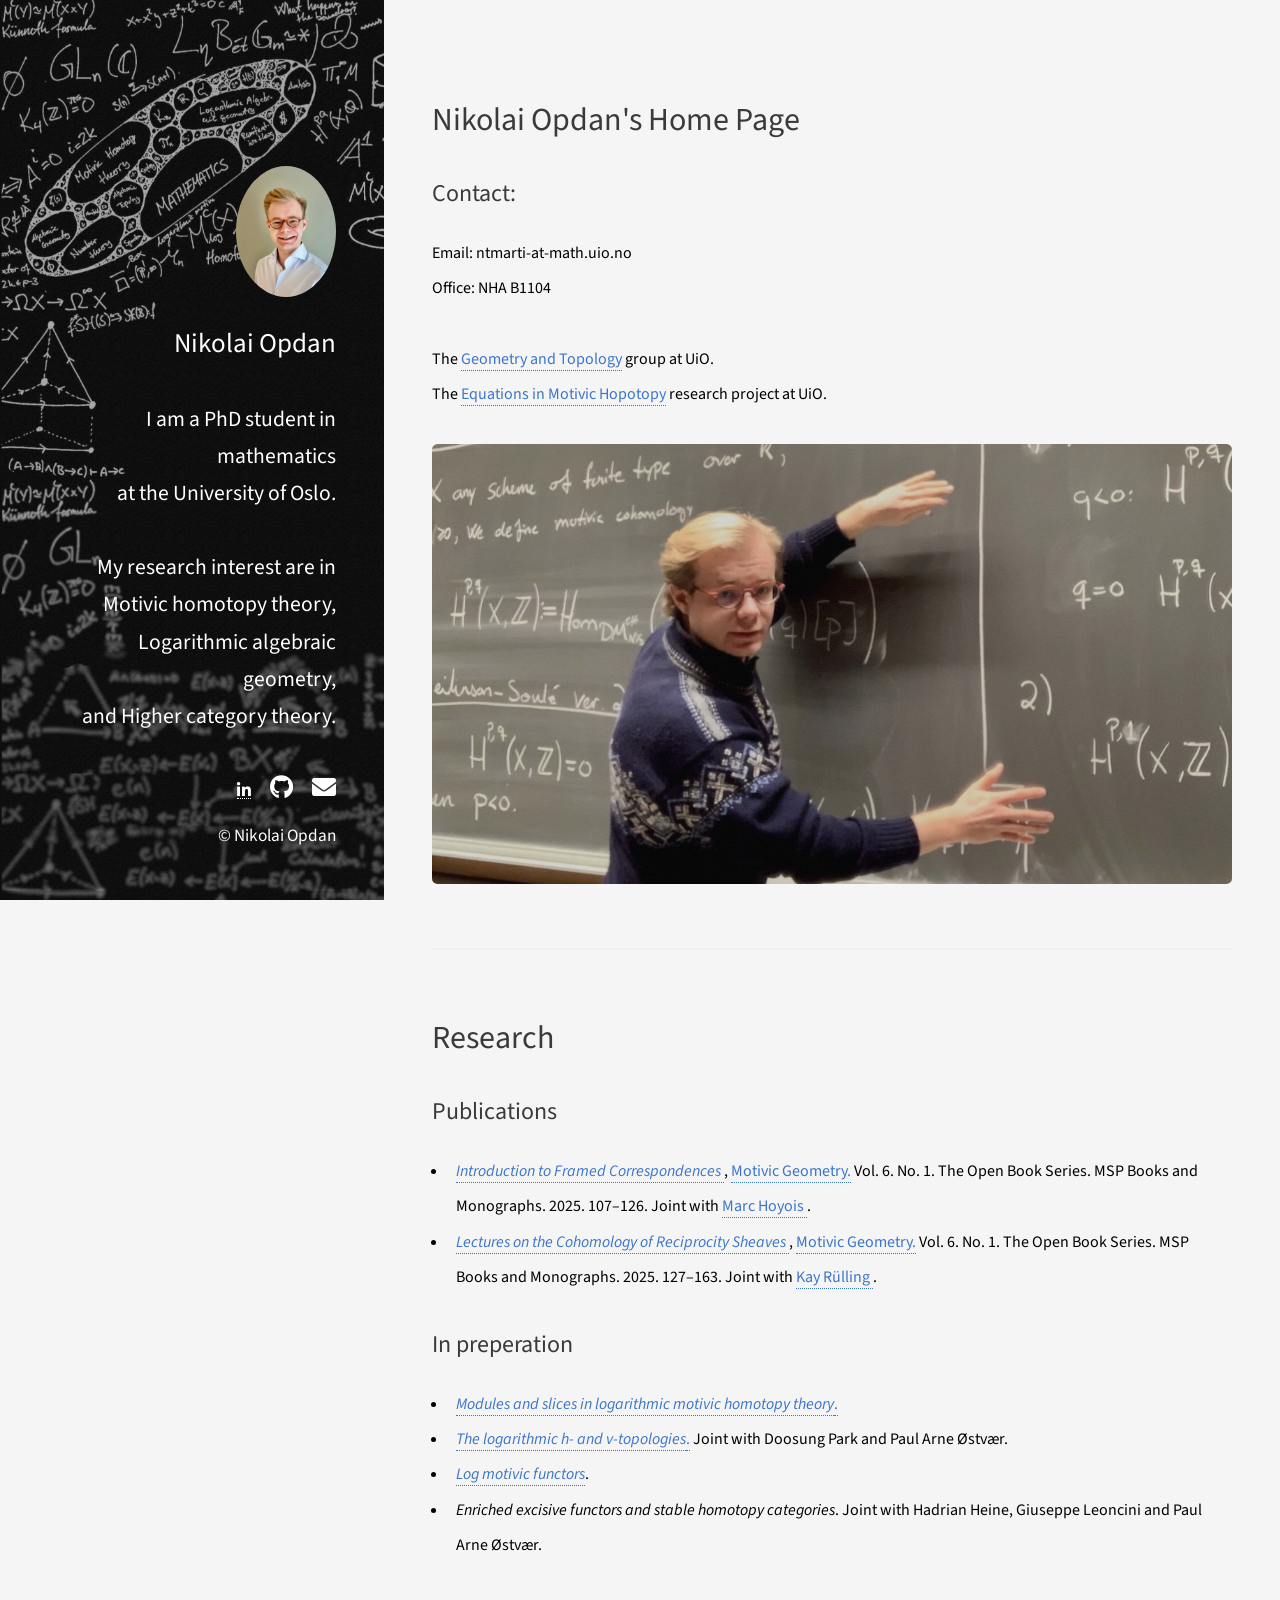
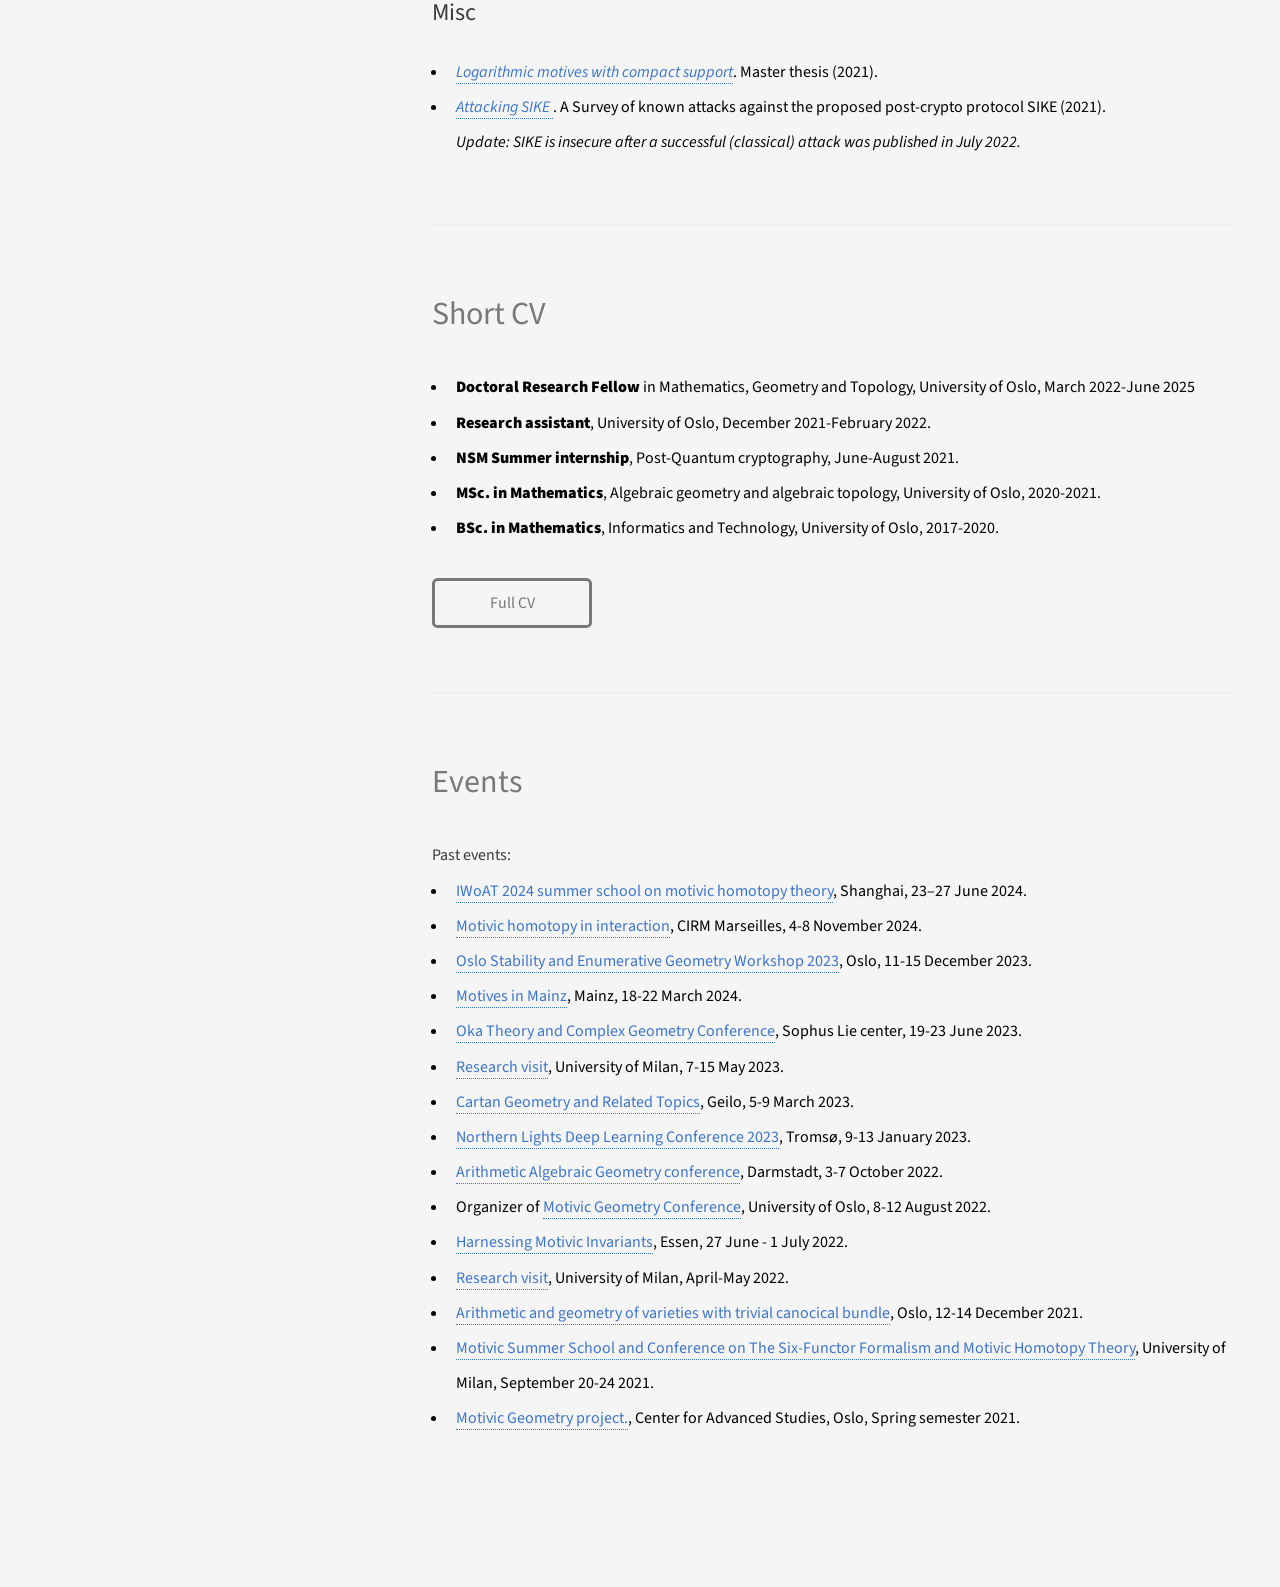
==== index.html @ 308a1c76 "Legger til lenker til phd-artikler" ====
<!DOCTYPE HTML>
<html>
	<head>
		<title>Nikolai Opdan</title>
		<link rel="shortcut icon" type="image/png" href="images/favicon.png"/>
		<meta charset="utf-8" />
		<meta name="viewport" content="width=device-width, initial-scale=1, user-scalable=no" />
		<meta name="description" content="Nikolai Opdan is a norwegian mathematician and Doctoral research fellow at the University of Oslo. This is my personal webpage.">
		<link rel="stylesheet" href="assets/css/main.css" />
		<meta http-equiv="Content-Language" content="en">
	</head>
	<body class="is-preload">

		<!-- Header -->
			<header id="header">
				<div class="inner">
					<br /><br /> 
					<a class="image avatar"><img src="images/avatar2.jpeg" alt="" /></a>
					<h1><strong>Nikolai Opdan</strong></h1><strong>
					<br />I am a PhD student in mathematics 
					<br />at the University of Oslo. 
					<br />
					<br />My research interest are in 
					<br />Motivic homotopy theory,  
					<br />Logarithmic algebraic geometry, 
					<br />and Higher category theory.</strong>
				</div>
			</header>

		<!-- Main -->
			<div id="main">

			<!-- One -->
				<section id="one">
					<header class="major">
						<h2><strong>Nikolai Opdan's Home Page</strong> </h2>
					</header>
					<p><h3><strong>Contact:</strong></h3>
						Email: ntmarti-at-math.uio.no <br /> 
						Office: NHA B1104 <br /> <br /> 
						The <a href="https://www.mn.uio.no/math/english/research/groups/geometry-topology/">Geometry and Topology</a> group at UiO. <br /> 
						The <a href="https://www.mn.uio.no/math/english/research/projects/emoho/index.html">Equations in Motivic Hopotopy</a> research project at UiO.
					</p>
					<a class="image fit"><img src="images/lecture.jpeg" alt="" /></a>
				</section>

			<!-- Two -->
				<section id="two">
					<h2><strong>Research</strong></h2>
					<h3><strong>Publications</strong></h3>
					<ul class="a">
						<li><a href="https://msp.org/obs/2025/6-1/p03.xhtml"> <i> Introduction to Framed Correspondences</i> </a>, <a href="https://msp.org/obs/2025/6-1/"> Motivic Geometry.</a> Vol. 6. No. 1. The Open Book Series. MSP Books and Monographs. 2025. 107–126. Joint with <a href="https://hoyois.app.uni-regensburg.de/"> Marc Hoyois </a>. <br />
						<li><a href="https://msp.org/obs/2025/6-1/p04.xhtml"> <i> Lectures on the Cohomology of Reciprocity Sheaves </i> </a>, <a href="https://msp.org/obs/2025/6-1/"> Motivic Geometry.</a> Vol. 6. No. 1. The Open Book Series. MSP Books and Monographs. 2025. 127–163. Joint with <a href="https://www2.math.uni-wuppertal.de/~ruelling/"> Kay Rülling </a>. <br />
					</ul>
					<h3><strong>In preperation</strong></h3>
					<ul class="a">
						<li><i><a href="https://www.mn.uio.no/math/personer/vit/ntmarti/modulesandslices.pdf"> Modules and slices in logarithmic motivic homotopy theory</i>.</a> </li>
						<li><i><a href="https://www.mn.uio.no/math/personer/vit/ntmarti/loghlogv.pdf">The logarithmic h- and v-topologies</i>.</a> Joint with Doosung Park and Paul Arne Østvær. </li>
						<li><i><a href="https://www.mn.uio.no/math/personer/vit/ntmarti/logmotivicfunctors.pdf">Log motivic functors</i></a>. </li>
						<li><i>Enriched excisive functors and stable homotopy categories</i>. Joint with Hadrian Heine, Giuseppe Leoncini and Paul Arne Østvær. </li>
					</ul>
					
					<h3><strong>Misc</strong></h3>
					<ul class="a">
						<li><a href="https://www.duo.uio.no/bitstream/handle/10852/91227/Opdan_Thesis.pdf?sequence=1&isAllowed=y">
						<i>Logarithmic motives with compact support</i></a>.
						Master thesis (2021).
						</li>
						<li><a href="https://www.mn.uio.no/math/personer/vit/ntmarti/isogenybasedcryptography.pdf">
						<i>Attacking SIKE </i></a>.
						A Survey of known attacks against the proposed post-crypto protocol SIKE (2021). 
						<br />
						<i> Update: SIKE is insecure after a successful (classical) attack was published in July 2022. </i>
						</li>
					<!-- <h3><strong>Preprints</strong></h3> -->
				</section>

				<!-- Three -->
				<section id="three">
					<h2>Short CV</h2>
					<ul class="a">
						<li><b>Doctoral Research Fellow</b> in Mathematics, Geometry and Topology, University of Oslo, March 2022-June 2025</li>
						<li><b>Research assistant</b>, University of Oslo, December 2021-February 2022.</li>
						<li><b>NSM Summer internship</b>, Post-Quantum cryptography, June-August 2021. </li>
						<li><b>MSc. in Mathematics</b>, Algebraic geometry and algebraic topology, University of Oslo, 2020-2021.</li>
						<li><b>BSc. in Mathematics</b>, Informatics and Technology, University of Oslo, 2017-2020.</li>
					</ul>
					<ul class="actions">
						<li><a href="https://www.mn.uio.no/math/personer/vit/ntmarti/opdancv.pdf" class="button">Full CV</a></li>
					</ul>
				</section>

				<!-- Four -->
				<section id="four">
					<h2>Events</h2>
					<!-- <strong>Upcomming:</strong> -->
					<strong>Past events:</strong>
					<ul class="a">
						<li><a href="https://iwoat.github.io/#Upcoming"> IWoAT 2024 summer school on motivic homotopy theory</a>, Shanghai, 23–27 June 2024.</li>
						<li><a href="https://conferences.cirm-math.fr/2024-calendar.html"> Motivic homotopy in interaction</a>, CIRM Marseilles, 4-8 November 2024.</li>
						<li><a href="https://www.mn.uio.no/math/english/research/groups/algebra/events/conferences/stew/index.html"> Oslo Stability and Enumerative Geometry Workshop 2023</a>, Oslo, 11-15 December 2023.</li>
						<li><a href="https://sites.google.com/view/wsumht24 https://sites.google.com/view/motivesinmainz/"> Motives in Mainz</a>, Mainz, 18-22 March 2024.</li>
						<li><a href="https://www.mn.uio.no/math/english/research/projects/granddrm/events/conferences/oka-theory-and-complex-geometry-2023/index.html"> Oka Theory and Complex Geometry Conference</a>, Sophus Lie center, 19-23 June 2023.</li>
						<li><a href="https://www.unimi.it/it"> Research visit</a>, University of Milan, 7-15 May 2023.</li>
						<li><a href="https://sites.google.com/view/cartan-geometry-geilo2023/home"> Cartan Geometry and Related Topics</a>, Geilo, 5-9 March 2023.</li>
						<li><a href="https://www.nldl.org/home"> Northern Lights Deep Learning Conference 2023</a>, Tromsø, 9-13 January 2023.</li>
						<li><a href="https://darmstadt-2022.algebraic-geometry.de"> Arithmetic Algebraic Geometry conference</a>, Darmstadt, 3-7 October 2022.</li>
						<li>Organizer of 
							<a href="https://sites.google.com/view/motivicgeometry-conference/home"> Motivic Geometry Conference</a>, University of Oslo, 8-12  August 2022.</li>
						<li><a href="https://motivic-invariants-2022.esaga.net"> Harnessing Motivic Invariants</a>, Essen, 27 June - 1 July 2022.</li>
						<li><a href="https://www.unimi.it/it"> Research visit</a>, University of Milan, April-May 2022.
						</li>
						<li><a href="https://sites.google.com/view/trivialcanonicalbundle"> Arithmetic and geometry of varieties with trivial canocical bundle</a>, Oslo, 12-14 December 2021.</li>
						<li><a href="https://sites.google.com/view/summer-school-motivic/home"> Motivic Summer School and Conference on The Six-Functor Formalism and Motivic Homotopy Theory</a>, University of Milan, September 20-24 2021.</li>
						<li><a href="https://cas.oslo.no/research-groups/motivic-geometry-article3332-827.html"> Motivic Geometry project.</a>, Center for Advanced Studies, Oslo, Spring semester 2021.</li>	
					</ul>
					<br /><br /> 
				</section>
		</div>


		<!-- Footer -->
			<footer id="footer">
				<div class="inner">
					<ul class="icons">
						<li><a href="https://www.linkedin.com/in/nikolaiopdan" class="fab fa-linkedin-in"><span class="label"></span></a></li>
						<li><a href="https://github.com/ntmarti" class="icon brands fa-github"><span class="label">Github</span></a ></li>
						<li><a href="mailto: ntmarti@math.uio.no" class="icon solid fa-envelope"><span class="label">Email</span></a></li>
					</ul>
					<ul class="copyright">
						<li><strong>&copy; Nikolai Opdan</strong></li>
					</ul>
				</div>
			</footer>

		<!-- Scripts -->
			<script src="assets/js/jquery.min.js"></script>
			<script src="assets/js/jquery.poptrox.min.js"></script>
			<script src="assets/js/browser.min.js"></script>
			<script src="assets/js/breakpoints.min.js"></script>
			<script src="assets/js/util.js"></script>
			<script src="assets/js/main.js"></script>

	</body>
</html>
---- assets/css/main.css ----
@import url("fontawesome-all.min.css");
@import url("https://fonts.googleapis.com/css?family=Source+Sans+Pro:400,400italic");

/*
	Strata by HTML5 UP
	html5up.net | @ajlkn
	Free for personal and commercial use under the CCA 3.0 license (html5up.net/license)
*/

html, body, div, span, applet, object,
iframe, h1, h2, h3, h4, h5, h6, p, blockquote,
pre, a, abbr, acronym, address, big, cite,
code, del, dfn, em, img, ins, kbd, q, s, samp,
small, strike, strong, sub, sup, tt, var, b,
u, i, center, dl, dt, dd, ol, ul, li, fieldset,
form, label, legend, table, caption, tbody,
tfoot, thead, tr, th, td, article, aside,
canvas, details, embed, figure, figcaption,
footer, header, hgroup, menu, nav, output, ruby,
section, summary, time, mark, audio, video {
	margin: 0;
	padding: 0;
	border: 0;
	font-size: 100%;
	font: inherit;
	vertical-align: baseline;}

article, aside, details, figcaption, figure,
footer, header, hgroup, menu, nav, section {
	display: block;}

body {
	line-height: 1;
}

ol, ul {
	list-style: none;
}

blockquote, q {
	quotes: none;
}

	blockquote:before, blockquote:after, q:before, q:after {
		content: '';
		content: none;
	}

table {
	border-collapse: collapse;
	border-spacing: 0;
}

body {
	-webkit-text-size-adjust: none;
}

mark {
	background-color: transparent;
	color: inherit;
}

input::-moz-focus-inner {
	border: 0;
	padding: 0;
}

input, select, textarea {
	-moz-appearance: none;
	-webkit-appearance: none;
	-ms-appearance: none;
	appearance: none;
}

/* Basic */

	html {
		box-sizing: border-box;
	}

	*, *:before, *:after {
		box-sizing: inherit;
	}

	body {
		background: #f5f5f5;
	}

		body.is-preload *, body.is-preload *:before, body.is-preload *:after {
			-moz-animation: none !important;
			-webkit-animation: none !important;
			-ms-animation: none !important;
			animation: none !important;
			-moz-transition: none !important;
			-webkit-transition: none !important;
			-ms-transition: none !important;
			transition: none !important;
		}

	body, input, select, textarea {
		color: #000000;
		font-family: "Source Sans Pro", Helvetica, sans-serif;
		font-size: 16pt;
		font-weight: 400;
		line-height: 2.2em;
	}

	a {
		-moz-transition: color 0.2s ease-in-out, border-color 0.2s ease-in-out;
		-webkit-transition: color 0.2s ease-in-out, border-color 0.2s ease-in-out;
		-ms-transition: color 0.2s ease-in-out, border-color 0.2s ease-in-out;
		transition: color 0.2s ease-in-out, border-color 0.2s ease-in-out;
		border-bottom: dotted 1px;
		color: #3c75cc;
		text-decoration: none;
	}

		a:hover {
			border-bottom-color: transparent;
			color: #49bf9d !important;
			text-decoration: none;
		}

	b {
		color: #000000;
		font-weight: 1000;
	}

	strong {
		color: #3A3A3A;
		font-weight: 400;
	}

	em, i {
		font-style: italic;
	}

	p {
		margin: 0 0 2em 0;
	}

	h1, h2, h3, h4, h5, h6 {
		color: #787878;
		font-weight: 400;
		line-height: 1em;
		margin: 0 0 1em 0;
	}

		h1 a, h2 a, h3 a, h4 a, h5 a, h6 a {
			color: inherit;
			text-decoration: none;
		}

	h1 {
		font-size: 2em;
		line-height: 1.5em;
	}

	h2 {
		font-size: 2em;
		line-height: 1.5em;
	}

	h3 {
		font-size: 1.5em;
		line-height: 1.5em;
	}

	h4 {
		font-size: 1.1em;
		line-height: 1.5em;
	}

	h5 {
		font-size: 0.9em;
		line-height: 1.5em;
	}

	h6 {
		font-size: 0.7em;
		line-height: 1.5em;
	}

	sub {
		font-size: 0.8em;
		position: relative;
		top: 0.5em;
	}

	sup {
		font-size: 0.8em;
		position: relative;
		top: -0.5em;
	}

	hr {
		border: 0;
		border-bottom: solid 2px #efefef;
		margin: 2em 0;
	}

		hr.major {
			margin: 3em 0;
		}

	blockquote {
		border-left: solid 6px #efefef;
		font-style: italic;
		margin: 0 0 2em 0;
		padding: 0.5em 0 0.5em 1.5em;
	}

	code {
		background: #f7f7f7;
		border-radius: 0.35em;
		border: solid 2px #efefef;
		font-family: "Courier New", monospace;
		font-size: 0.9em;
		margin: 0 0.25em;
		padding: 0.25em 0.65em;
	}

	pre {
		-webkit-overflow-scrolling: touch;
		font-family: "Courier New", monospace;
		font-size: 0.9em;
		margin: 0 0 2em 0;
	}

		pre code {
			display: block;
			line-height: 1.75em;
			padding: 1em 1.5em;
			overflow-x: auto;
		}

	.align-left {
		text-align: left;
	}

	.align-center {
		text-align: center;
	}

	.align-right {
		text-align: right;
	}

/* Container */

	.container {
		margin: 0 auto;
		max-width: calc(100% - 4em);
		width: 100%;
	}

		.container.xsmall {
			width: 25%;
		}

		.container.small {
			width: 50%;
		}

		.container.medium {
			width: 75%;
		}

		.container.large {
			width: 125%;
		}

		.container.xlarge {
			width: 150%;
		}

		.container.max {
			width: 100%;
		}

		@media screen and (max-width: 980px) {

			.container {
				width: 100% !important;
				max-width: 100% !important;
			}

		}

		@media screen and (max-width: 480px) {

			.container {
				max-width: calc(100% - 3em);
			}

		}

/* Row */

	.row {
		display: flex;
		flex-wrap: wrap;
		box-sizing: border-box;
		align-items: stretch;
	}

		.row > * {
			box-sizing: border-box;
		}

		.row.gtr-uniform > * > :last-child {
			margin-bottom: 0;
		}

		.row.aln-left {
			justify-content: flex-start;
		}

		.row.aln-center {
			justify-content: center;
		}

		.row.aln-right {
			justify-content: flex-end;
		}

		.row.aln-top {
			align-items: flex-start;
		}

		.row.aln-middle {
			align-items: center;
		}

		.row.aln-bottom {
			align-items: flex-end;
		}

		.row > .imp {
			order: -1;
		}

		.row > .col-1 {
			width: 8.33333%;
		}

		.row > .off-1 {
			margin-left: 8.33333%;
		}

		.row > .col-2 {
			width: 16.66667%;
		}

		.row > .off-2 {
			margin-left: 16.66667%;
		}

		.row > .col-3 {
			width: 25%;
		}

		.row > .off-3 {
			margin-left: 25%;
		}

		.row > .col-4 {
			width: 33.33333%;
		}

		.row > .off-4 {
			margin-left: 33.33333%;
		}

		.row > .col-5 {
			width: 41.66667%;
		}

		.row > .off-5 {
			margin-left: 41.66667%;
		}

		.row > .col-6 {
			width: 50%;
		}

		.row > .off-6 {
			margin-left: 50%;
		}

		.row > .col-7 {
			width: 58.33333%;
		}

		.row > .off-7 {
			margin-left: 58.33333%;
		}

		.row > .col-8 {
			width: 66.66667%;
		}

		.row > .off-8 {
			margin-left: 66.66667%;
		}

		.row > .col-9 {
			width: 75%;
		}

		.row > .off-9 {
			margin-left: 75%;
		}

		.row > .col-10 {
			width: 83.33333%;
		}

		.row > .off-10 {
			margin-left: 83.33333%;
		}

		.row > .col-11 {
			width: 91.66667%;
		}

		.row > .off-11 {
			margin-left: 91.66667%;
		}

		.row > .col-12 {
			width: 100%;
		}

		.row > .off-12 {
			margin-left: 100%;
		}

		.row.gtr-0 {
			margin-top: 0;
			margin-left: 0em;
		}

			.row.gtr-0 > * {
				padding: 0 0 0 0em;
			}

			.row.gtr-0.gtr-uniform {
				margin-top: 0em;
			}

				.row.gtr-0.gtr-uniform > * {
					padding-top: 0em;
				}

		.row.gtr-25 {
			margin-top: 0;
			margin-left: -0.625em;
		}

			.row.gtr-25 > * {
				padding: 0 0 0 0.625em;
			}

			.row.gtr-25.gtr-uniform {
				margin-top: -0.625em;
			}

				.row.gtr-25.gtr-uniform > * {
					padding-top: 0.625em;
				}

		.row.gtr-50 {
			margin-top: 0;
			margin-left: -1.25em;
		}

			.row.gtr-50 > * {
				padding: 0 0 0 1.25em;
			}

			.row.gtr-50.gtr-uniform {
				margin-top: -1.25em;
			}

				.row.gtr-50.gtr-uniform > * {
					padding-top: 1.25em;
				}

		.row {
			margin-top: 0;
			margin-left: -2.5em;
		}

			.row > * {
				padding: 0 0 0 2.5em;
			}

			.row.gtr-uniform {
				margin-top: -2.5em;
			}

				.row.gtr-uniform > * {
					padding-top: 2.5em;
				}

		.row.gtr-150 {
			margin-top: 0;
			margin-left: -3.75em;
		}

			.row.gtr-150 > * {
				padding: 0 0 0 3.75em;
			}

			.row.gtr-150.gtr-uniform {
				margin-top: -3.75em;
			}

				.row.gtr-150.gtr-uniform > * {
					padding-top: 3.75em;
				}

		.row.gtr-200 {
			margin-top: 0;
			margin-left: -5em;
		}

			.row.gtr-200 > * {
				padding: 0 0 0 5em;
			}

			.row.gtr-200.gtr-uniform {
				margin-top: -5em;
			}

				.row.gtr-200.gtr-uniform > * {
					padding-top: 5em;
				}

		@media screen and (max-width: 1800px) {

			.row {
				display: flex;
				flex-wrap: wrap;
				box-sizing: border-box;
				align-items: stretch;
			}

				.row > * {
					box-sizing: border-box;
				}

				.row.gtr-uniform > * > :last-child {
					margin-bottom: 0;
				}

				.row.aln-left {
					justify-content: flex-start;
				}

				.row.aln-center {
					justify-content: center;
				}

				.row.aln-right {
					justify-content: flex-end;
				}

				.row.aln-top {
					align-items: flex-start;
				}

				.row.aln-middle {
					align-items: center;
				}

				.row.aln-bottom {
					align-items: flex-end;
				}

				.row > .imp-xlarge {
					order: -1;
				}

				.row > .col-1-xlarge {
					width: 8.33333%;
				}

				.row > .off-1-xlarge {
					margin-left: 8.33333%;
				}

				.row > .col-2-xlarge {
					width: 16.66667%;
				}

				.row > .off-2-xlarge {
					margin-left: 16.66667%;
				}

				.row > .col-3-xlarge {
					width: 25%;
				}

				.row > .off-3-xlarge {
					margin-left: 25%;
				}

				.row > .col-4-xlarge {
					width: 33.33333%;
				}

				.row > .off-4-xlarge {
					margin-left: 33.33333%;
				}

				.row > .col-5-xlarge {
					width: 41.66667%;
				}

				.row > .off-5-xlarge {
					margin-left: 41.66667%;
				}

				.row > .col-6-xlarge {
					width: 50%;
				}

				.row > .off-6-xlarge {
					margin-left: 50%;
				}

				.row > .col-7-xlarge {
					width: 58.33333%;
				}

				.row > .off-7-xlarge {
					margin-left: 58.33333%;
				}

				.row > .col-8-xlarge {
					width: 66.66667%;
				}

				.row > .off-8-xlarge {
					margin-left: 66.66667%;
				}

				.row > .col-9-xlarge {
					width: 75%;
				}

				.row > .off-9-xlarge {
					margin-left: 75%;
				}

				.row > .col-10-xlarge {
					width: 83.33333%;
				}

				.row > .off-10-xlarge {
					margin-left: 83.33333%;
				}

				.row > .col-11-xlarge {
					width: 91.66667%;
				}

				.row > .off-11-xlarge {
					margin-left: 91.66667%;
				}

				.row > .col-12-xlarge {
					width: 100%;
				}

				.row > .off-12-xlarge {
					margin-left: 100%;
				}

				.row.gtr-0 {
					margin-top: 0;
					margin-left: 0em;
				}

					.row.gtr-0 > * {
						padding: 0 0 0 0em;
					}

					.row.gtr-0.gtr-uniform {
						margin-top: 0em;
					}

						.row.gtr-0.gtr-uniform > * {
							padding-top: 0em;
						}

				.row.gtr-25 {
					margin-top: 0;
					margin-left: -0.625em;
				}

					.row.gtr-25 > * {
						padding: 0 0 0 0.625em;
					}

					.row.gtr-25.gtr-uniform {
						margin-top: -0.625em;
					}

						.row.gtr-25.gtr-uniform > * {
							padding-top: 0.625em;
						}

				.row.gtr-50 {
					margin-top: 0;
					margin-left: -1.25em;
				}

					.row.gtr-50 > * {
						padding: 0 0 0 1.25em;
					}

					.row.gtr-50.gtr-uniform {
						margin-top: -1.25em;
					}

						.row.gtr-50.gtr-uniform > * {
							padding-top: 1.25em;
						}

				.row {
					margin-top: 0;
					margin-left: -2.5em;
				}

					.row > * {
						padding: 0 0 0 2.5em;
					}

					.row.gtr-uniform {
						margin-top: -2.5em;
					}

						.row.gtr-uniform > * {
							padding-top: 2.5em;
						}

				.row.gtr-150 {
					margin-top: 0;
					margin-left: -3.75em;
				}

					.row.gtr-150 > * {
						padding: 0 0 0 3.75em;
					}

					.row.gtr-150.gtr-uniform {
						margin-top: -3.75em;
					}

						.row.gtr-150.gtr-uniform > * {
							padding-top: 3.75em;
						}

				.row.gtr-200 {
					margin-top: 0;
					margin-left: -5em;
				}

					.row.gtr-200 > * {
						padding: 0 0 0 5em;
					}

					.row.gtr-200.gtr-uniform {
						margin-top: -5em;
					}

						.row.gtr-200.gtr-uniform > * {
							padding-top: 5em;
						}

		}

		@media screen and (max-width: 1280px) {

			.row {
				display: flex;
				flex-wrap: wrap;
				box-sizing: border-box;
				align-items: stretch;
			}

				.row > * {
					box-sizing: border-box;
				}

				.row.gtr-uniform > * > :last-child {
					margin-bottom: 0;
				}

				.row.aln-left {
					justify-content: flex-start;
				}

				.row.aln-center {
					justify-content: center;
				}

				.row.aln-right {
					justify-content: flex-end;
				}

				.row.aln-top {
					align-items: flex-start;
				}

				.row.aln-middle {
					align-items: center;
				}

				.row.aln-bottom {
					align-items: flex-end;
				}

				.row > .imp-large {
					order: -1;
				}

				.row > .col-1-large {
					width: 8.33333%;
				}

				.row > .off-1-large {
					margin-left: 8.33333%;
				}

				.row > .col-2-large {
					width: 16.66667%;
				}

				.row > .off-2-large {
					margin-left: 16.66667%;
				}

				.row > .col-3-large {
					width: 25%;
				}

				.row > .off-3-large {
					margin-left: 25%;
				}

				.row > .col-4-large {
					width: 33.33333%;
				}

				.row > .off-4-large {
					margin-left: 33.33333%;
				}

				.row > .col-5-large {
					width: 41.66667%;
				}

				.row > .off-5-large {
					margin-left: 41.66667%;
				}

				.row > .col-6-large {
					width: 50%;
				}

				.row > .off-6-large {
					margin-left: 50%;
				}

				.row > .col-7-large {
					width: 58.33333%;
				}

				.row > .off-7-large {
					margin-left: 58.33333%;
				}

				.row > .col-8-large {
					width: 66.66667%;
				}

				.row > .off-8-large {
					margin-left: 66.66667%;
				}

				.row > .col-9-large {
					width: 75%;
				}

				.row > .off-9-large {
					margin-left: 75%;
				}

				.row > .col-10-large {
					width: 83.33333%;
				}

				.row > .off-10-large {
					margin-left: 83.33333%;
				}

				.row > .col-11-large {
					width: 91.66667%;
				}

				.row > .off-11-large {
					margin-left: 91.66667%;
				}

				.row > .col-12-large {
					width: 100%;
				}

				.row > .off-12-large {
					margin-left: 100%;
				}

				.row.gtr-0 {
					margin-top: 0;
					margin-left: 0em;
				}

					.row.gtr-0 > * {
						padding: 0 0 0 0em;
					}

					.row.gtr-0.gtr-uniform {
						margin-top: 0em;
					}

						.row.gtr-0.gtr-uniform > * {
							padding-top: 0em;
						}

				.row.gtr-25 {
					margin-top: 0;
					margin-left: -0.5em;
				}

					.row.gtr-25 > * {
						padding: 0 0 0 0.5em;
					}

					.row.gtr-25.gtr-uniform {
						margin-top: -0.5em;
					}

						.row.gtr-25.gtr-uniform > * {
							padding-top: 0.5em;
						}

				.row.gtr-50 {
					margin-top: 0;
					margin-left: -1em;
				}

					.row.gtr-50 > * {
						padding: 0 0 0 1em;
					}

					.row.gtr-50.gtr-uniform {
						margin-top: -1em;
					}

						.row.gtr-50.gtr-uniform > * {
							padding-top: 1em;
						}

				.row {
					margin-top: 0;
					margin-left: -2em;
				}

					.row > * {
						padding: 0 0 0 2em;
					}

					.row.gtr-uniform {
						margin-top: -2em;
					}

						.row.gtr-uniform > * {
							padding-top: 2em;
						}

				.row.gtr-150 {
					margin-top: 0;
					margin-left: -3em;
				}

					.row.gtr-150 > * {
						padding: 0 0 0 3em;
					}

					.row.gtr-150.gtr-uniform {
						margin-top: -3em;
					}

						.row.gtr-150.gtr-uniform > * {
							padding-top: 3em;
						}

				.row.gtr-200 {
					margin-top: 0;
					margin-left: -4em;
				}

					.row.gtr-200 > * {
						padding: 0 0 0 4em;
					}

					.row.gtr-200.gtr-uniform {
						margin-top: -4em;
					}

						.row.gtr-200.gtr-uniform > * {
							padding-top: 4em;
						}

		}

		@media screen and (max-width: 980px) {

			.row {
				display: flex;
				flex-wrap: wrap;
				box-sizing: border-box;
				align-items: stretch;
			}

				.row > * {
					box-sizing: border-box;
				}

				.row.gtr-uniform > * > :last-child {
					margin-bottom: 0;
				}

				.row.aln-left {
					justify-content: flex-start;
				}

				.row.aln-center {
					justify-content: center;
				}

				.row.aln-right {
					justify-content: flex-end;
				}

				.row.aln-top {
					align-items: flex-start;
				}

				.row.aln-middle {
					align-items: center;
				}

				.row.aln-bottom {
					align-items: flex-end;
				}

				.row > .imp-medium {
					order: -1;
				}

				.row > .col-1-medium {
					width: 8.33333%;
				}

				.row > .off-1-medium {
					margin-left: 8.33333%;
				}

				.row > .col-2-medium {
					width: 16.66667%;
				}

				.row > .off-2-medium {
					margin-left: 16.66667%;
				}

				.row > .col-3-medium {
					width: 25%;
				}

				.row > .off-3-medium {
					margin-left: 25%;
				}

				.row > .col-4-medium {
					width: 33.33333%;
				}

				.row > .off-4-medium {
					margin-left: 33.33333%;
				}

				.row > .col-5-medium {
					width: 41.66667%;
				}

				.row > .off-5-medium {
					margin-left: 41.66667%;
				}

				.row > .col-6-medium {
					width: 50%;
				}

				.row > .off-6-medium {
					margin-left: 50%;
				}

				.row > .col-7-medium {
					width: 58.33333%;
				}

				.row > .off-7-medium {
					margin-left: 58.33333%;
				}

				.row > .col-8-medium {
					width: 66.66667%;
				}

				.row > .off-8-medium {
					margin-left: 66.66667%;
				}

				.row > .col-9-medium {
					width: 75%;
				}

				.row > .off-9-medium {
					margin-left: 75%;
				}

				.row > .col-10-medium {
					width: 83.33333%;
				}

				.row > .off-10-medium {
					margin-left: 83.33333%;
				}

				.row > .col-11-medium {
					width: 91.66667%;
				}

				.row > .off-11-medium {
					margin-left: 91.66667%;
				}

				.row > .col-12-medium {
					width: 100%;
				}

				.row > .off-12-medium {
					margin-left: 100%;
				}

				.row.gtr-0 {
					margin-top: 0;
					margin-left: 0em;
				}

					.row.gtr-0 > * {
						padding: 0 0 0 0em;
					}

					.row.gtr-0.gtr-uniform {
						margin-top: 0em;
					}

						.row.gtr-0.gtr-uniform > * {
							padding-top: 0em;
						}

				.row.gtr-25 {
					margin-top: 0;
					margin-left: -0.5em;
				}

					.row.gtr-25 > * {
						padding: 0 0 0 0.5em;
					}

					.row.gtr-25.gtr-uniform {
						margin-top: -0.5em;
					}

						.row.gtr-25.gtr-uniform > * {
							padding-top: 0.5em;
						}

				.row.gtr-50 {
					margin-top: 0;
					margin-left: -1em;
				}

					.row.gtr-50 > * {
						padding: 0 0 0 1em;
					}

					.row.gtr-50.gtr-uniform {
						margin-top: -1em;
					}

						.row.gtr-50.gtr-uniform > * {
							padding-top: 1em;
						}

				.row {
					margin-top: 0;
					margin-left: -2em;
				}

					.row > * {
						padding: 0 0 0 2em;
					}

					.row.gtr-uniform {
						margin-top: -2em;
					}

						.row.gtr-uniform > * {
							padding-top: 2em;
						}

				.row.gtr-150 {
					margin-top: 0;
					margin-left: -3em;
				}

					.row.gtr-150 > * {
						padding: 0 0 0 3em;
					}

					.row.gtr-150.gtr-uniform {
						margin-top: -3em;
					}

						.row.gtr-150.gtr-uniform > * {
							padding-top: 3em;
						}

				.row.gtr-200 {
					margin-top: 0;
					margin-left: -4em;
				}

					.row.gtr-200 > * {
						padding: 0 0 0 4em;
					}

					.row.gtr-200.gtr-uniform {
						margin-top: -4em;
					}

						.row.gtr-200.gtr-uniform > * {
							padding-top: 4em;
						}

		}

		@media screen and (max-width: 736px) {

			.row {
				display: flex;
				flex-wrap: wrap;
				box-sizing: border-box;
				align-items: stretch;
			}

				.row > * {
					box-sizing: border-box;
				}

				.row.gtr-uniform > * > :last-child {
					margin-bottom: 0;
				}

				.row.aln-left {
					justify-content: flex-start;
				}

				.row.aln-center {
					justify-content: center;
				}

				.row.aln-right {
					justify-content: flex-end;
				}

				.row.aln-top {
					align-items: flex-start;
				}

				.row.aln-middle {
					align-items: center;
				}

				.row.aln-bottom {
					align-items: flex-end;
				}

				.row > .imp-small {
					order: -1;
				}

				.row > .col-1-small {
					width: 8.33333%;
				}

				.row > .off-1-small {
					margin-left: 8.33333%;
				}

				.row > .col-2-small {
					width: 16.66667%;
				}

				.row > .off-2-small {
					margin-left: 16.66667%;
				}

				.row > .col-3-small {
					width: 25%;
				}

				.row > .off-3-small {
					margin-left: 25%;
				}

				.row > .col-4-small {
					width: 33.33333%;
				}

				.row > .off-4-small {
					margin-left: 33.33333%;
				}

				.row > .col-5-small {
					width: 41.66667%;
				}

				.row > .off-5-small {
					margin-left: 41.66667%;
				}

				.row > .col-6-small {
					width: 50%;
				}

				.row > .off-6-small {
					margin-left: 50%;
				}

				.row > .col-7-small {
					width: 58.33333%;
				}

				.row > .off-7-small {
					margin-left: 58.33333%;
				}

				.row > .col-8-small {
					width: 66.66667%;
				}

				.row > .off-8-small {
					margin-left: 66.66667%;
				}

				.row > .col-9-small {
					width: 75%;
				}

				.row > .off-9-small {
					margin-left: 75%;
				}

				.row > .col-10-small {
					width: 83.33333%;
				}

				.row > .off-10-small {
					margin-left: 83.33333%;
				}

				.row > .col-11-small {
					width: 91.66667%;
				}

				.row > .off-11-small {
					margin-left: 91.66667%;
				}

				.row > .col-12-small {
					width: 100%;
				}

				.row > .off-12-small {
					margin-left: 100%;
				}

				.row.gtr-0 {
					margin-top: 0;
					margin-left: 0em;
				}

					.row.gtr-0 > * {
						padding: 0 0 0 0em;
					}

					.row.gtr-0.gtr-uniform {
						margin-top: 0em;
					}

						.row.gtr-0.gtr-uniform > * {
							padding-top: 0em;
						}

				.row.gtr-25 {
					margin-top: 0;
					margin-left: -0.375em;
				}

					.row.gtr-25 > * {
						padding: 0 0 0 0.375em;
					}

					.row.gtr-25.gtr-uniform {
						margin-top: -0.375em;
					}

						.row.gtr-25.gtr-uniform > * {
							padding-top: 0.375em;
						}

				.row.gtr-50 {
					margin-top: 0;
					margin-left: -0.75em;
				}

					.row.gtr-50 > * {
						padding: 0 0 0 0.75em;
					}

					.row.gtr-50.gtr-uniform {
						margin-top: -0.75em;
					}

						.row.gtr-50.gtr-uniform > * {
							padding-top: 0.75em;
						}

				.row {
					margin-top: 0;
					margin-left: -1.5em;
				}

					.row > * {
						padding: 0 0 0 1.5em;
					}

					.row.gtr-uniform {
						margin-top: -1.5em;
					}

						.row.gtr-uniform > * {
							padding-top: 1.5em;
						}

				.row.gtr-150 {
					margin-top: 0;
					margin-left: -2.25em;
				}

					.row.gtr-150 > * {
						padding: 0 0 0 2.25em;
					}

					.row.gtr-150.gtr-uniform {
						margin-top: -2.25em;
					}

						.row.gtr-150.gtr-uniform > * {
							padding-top: 2.25em;
						}

				.row.gtr-200 {
					margin-top: 0;
					margin-left: -3em;
				}

					.row.gtr-200 > * {
						padding: 0 0 0 3em;
					}

					.row.gtr-200.gtr-uniform {
						margin-top: -3em;
					}

						.row.gtr-200.gtr-uniform > * {
							padding-top: 3em;
						}

		}

		@media screen and (max-width: 480px) {

			.row {
				display: flex;
				flex-wrap: wrap;
				box-sizing: border-box;
				align-items: stretch;
			}

				.row > * {
					box-sizing: border-box;
				}

				.row.gtr-uniform > * > :last-child {
					margin-bottom: 0;
				}

				.row.aln-left {
					justify-content: flex-start;
				}

				.row.aln-center {
					justify-content: center;
				}

				.row.aln-right {
					justify-content: flex-end;
				}

				.row.aln-top {
					align-items: flex-start;
				}

				.row.aln-middle {
					align-items: center;
				}

				.row.aln-bottom {
					align-items: flex-end;
				}

				.row > .imp-xsmall {
					order: -1;
				}

				.row > .col-1-xsmall {
					width: 8.33333%;
				}

				.row > .off-1-xsmall {
					margin-left: 8.33333%;
				}

				.row > .col-2-xsmall {
					width: 16.66667%;
				}

				.row > .off-2-xsmall {
					margin-left: 16.66667%;
				}

				.row > .col-3-xsmall {
					width: 25%;
				}

				.row > .off-3-xsmall {
					margin-left: 25%;
				}

				.row > .col-4-xsmall {
					width: 33.33333%;
				}

				.row > .off-4-xsmall {
					margin-left: 33.33333%;
				}

				.row > .col-5-xsmall {
					width: 41.66667%;
				}

				.row > .off-5-xsmall {
					margin-left: 41.66667%;
				}

				.row > .col-6-xsmall {
					width: 50%;
				}

				.row > .off-6-xsmall {
					margin-left: 50%;
				}

				.row > .col-7-xsmall {
					width: 58.33333%;
				}

				.row > .off-7-xsmall {
					margin-left: 58.33333%;
				}

				.row > .col-8-xsmall {
					width: 66.66667%;
				}

				.row > .off-8-xsmall {
					margin-left: 66.66667%;
				}

				.row > .col-9-xsmall {
					width: 75%;
				}

				.row > .off-9-xsmall {
					margin-left: 75%;
				}

				.row > .col-10-xsmall {
					width: 83.33333%;
				}

				.row > .off-10-xsmall {
					margin-left: 83.33333%;
				}

				.row > .col-11-xsmall {
					width: 91.66667%;
				}

				.row > .off-11-xsmall {
					margin-left: 91.66667%;
				}

				.row > .col-12-xsmall {
					width: 100%;
				}

				.row > .off-12-xsmall {
					margin-left: 100%;
				}

				.row.gtr-0 {
					margin-top: 0;
					margin-left: 0em;
				}

					.row.gtr-0 > * {
						padding: 0 0 0 0em;
					}

					.row.gtr-0.gtr-uniform {
						margin-top: 0em;
					}

						.row.gtr-0.gtr-uniform > * {
							padding-top: 0em;
						}

				.row.gtr-25 {
					margin-top: 0;
					margin-left: -0.375em;
				}

					.row.gtr-25 > * {
						padding: 0 0 0 0.375em;
					}

					.row.gtr-25.gtr-uniform {
						margin-top: -0.375em;
					}

						.row.gtr-25.gtr-uniform > * {
							padding-top: 0.375em;
						}

				.row.gtr-50 {
					margin-top: 0;
					margin-left: -0.75em;
				}

					.row.gtr-50 > * {
						padding: 0 0 0 0.75em;
					}

					.row.gtr-50.gtr-uniform {
						margin-top: -0.75em;
					}

						.row.gtr-50.gtr-uniform > * {
							padding-top: 0.75em;
						}

				.row {
					margin-top: 0;
					margin-left: -1.5em;
				}

					.row > * {
						padding: 0 0 0 1.5em;
					}

					.row.gtr-uniform {
						margin-top: -1.5em;
					}

						.row.gtr-uniform > * {
							padding-top: 1.5em;
						}

				.row.gtr-150 {
					margin-top: 0;
					margin-left: -2.25em;
				}

					.row.gtr-150 > * {
						padding: 0 0 0 2.25em;
					}

					.row.gtr-150.gtr-uniform {
						margin-top: -2.25em;
					}

						.row.gtr-150.gtr-uniform > * {
							padding-top: 2.25em;
						}

				.row.gtr-200 {
					margin-top: 0;
					margin-left: -3em;
				}

					.row.gtr-200 > * {
						padding: 0 0 0 3em;
					}

					.row.gtr-200.gtr-uniform {
						margin-top: -3em;
					}

						.row.gtr-200.gtr-uniform > * {
							padding-top: 3em;
						}

		}

/* Section/Article */

	section.special, article.special {
		text-align: center;
	}

	header p {
		color: #ffffff;
		font-size: 1.25em;
		margin: 0 0 1.5em 0;
	}

	header h2 + p {
		font-size: 2em;
		margin-top: -1em;
		line-height: 1.5em;
	}

	header h3 + p {
		font-size: 1.5em;
		margin-top: -0.8em;
		line-height: 1.5em;
	}

	header h4 + p,
	header h5 + p,
	header h6 + p {
		font-size: 0.9em;
		margin-top: -0.6em;
		line-height: 1.5em;
	}

	header.major h2 {
		font-size: 2em;
	}

/* Form */

	form {
		margin: 0 0 2em 0;
	}

	label {
		color: #787878;
		display: block;
		font-size: 0.9em;
		font-weight: 400;
		margin: 0 0 1em 0;
	}

	input[type="text"],
	input[type="password"],
	input[type="email"],
	select,
	textarea {
		-moz-appearance: none;
		-webkit-appearance: none;
		-ms-appearance: none;
		appearance: none;
		background: #f7f7f7;
		border-radius: 0.35em;
		border: solid 2px transparent;
		color: inherit;
		display: block;
		outline: 0;
		padding: 0 0.75em;
		text-decoration: none;
		width: 100%;
	}

		input[type="text"]:invalid,
		input[type="password"]:invalid,
		input[type="email"]:invalid,
		select:invalid,
		textarea:invalid {
			box-shadow: none;
		}

		input[type="text"]:focus,
		input[type="password"]:focus,
		input[type="email"]:focus,
		select:focus,
		textarea:focus {
			border-color: #49bf9d;
		}

	select {
		background-image: url("data:image/svg+xml;charset=utf8,%3Csvg xmlns='http://www.w3.org/2000/svg' width='40' height='40' preserveAspectRatio='none' viewBox='0 0 40 40'%3E%3Cpath d='M9.4,12.3l10.4,10.4l10.4-10.4c0.2-0.2,0.5-0.4,0.9-0.4c0.3,0,0.6,0.1,0.9,0.4l3.3,3.3c0.2,0.2,0.4,0.5,0.4,0.9 c0,0.4-0.1,0.6-0.4,0.9L20.7,31.9c-0.2,0.2-0.5,0.4-0.9,0.4c-0.3,0-0.6-0.1-0.9-0.4L4.3,17.3c-0.2-0.2-0.4-0.5-0.4-0.9 c0-0.4,0.1-0.6,0.4-0.9l3.3-3.3c0.2-0.2,0.5-0.4,0.9-0.4S9.1,12.1,9.4,12.3z' fill='%23dfdfdf' /%3E%3C/svg%3E");
		background-size: 1.25rem;
		background-repeat: no-repeat;
		background-position: calc(100% - 1rem) center;
		height: 2.75em;
		padding-right: 2.75em;
		text-overflow: ellipsis;
	}

		select option {
			color: #787878;
			background: #fff;
		}

		select:focus::-ms-value {
			background-color: transparent;
		}

		select::-ms-expand {
			display: none;
		}

	input[type="text"],
	input[type="password"],
	input[type="email"],
	select {
		height: 2.75em;
	}

	textarea {
		padding: 0.75em;
	}

	input[type="checkbox"],
	input[type="radio"] {
		-moz-appearance: none;
		-webkit-appearance: none;
		-ms-appearance: none;
		appearance: none;
		display: block;
		float: left;
		margin-right: -2em;
		opacity: 0;
		width: 1em;
		z-index: -1;
	}

		input[type="checkbox"] + label,
		input[type="radio"] + label {
			text-decoration: none;
			color: #71797E;
			cursor: pointer;
			display: inline-block;
			font-size: 1em;
			font-weight: 400;
			padding-left: 2.4em;
			padding-right: 0.75em;
			position: relative;
		}

			input[type="checkbox"] + label:before,
			input[type="radio"] + label:before {
				-moz-osx-font-smoothing: grayscale;
				-webkit-font-smoothing: antialiased;
				display: inline-block;
				font-style: normal;
				font-variant: normal;
				text-rendering: auto;
				line-height: 1;
				text-transform: none !important;
				font-family: 'Font Awesome 5 Free';
				font-weight: 900;
			}

			input[type="checkbox"] + label:before,
			input[type="radio"] + label:before {
				background: #f7f7f7;
				border-radius: 0.35em;
				border: solid 2px transparent;
				content: '';
				display: inline-block;
				font-size: 0.8em;
				height: 2.0625em;
				left: 0;
				line-height: 1.85625em;
				position: absolute;
				text-align: center;
				top: 0;
				width: 2.0625em;
			}

		input[type="checkbox"]:checked + label:before,
		input[type="radio"]:checked + label:before {
			background: #787878;
			border-color: #787878;
			color: #fff;
			content: '\f00c';
		}

		input[type="checkbox"]:focus + label:before,
		input[type="radio"]:focus + label:before {
			border-color: #49bf9d;
		}

	input[type="checkbox"] + label:before {
		border-radius: 0.35em;
	}

	input[type="radio"] + label:before {
		border-radius: 100%;
	}

	::-webkit-input-placeholder {
		color: #b2b2b2 !important;
		opacity: 1.0;
	}

	:-moz-placeholder {
		color: #b2b2b2 !important;
		opacity: 1.0;
	}

	::-moz-placeholder {
		color: #b2b2b2 !important;
		opacity: 1.0;
	}

	:-ms-input-placeholder {
		color: #b2b2b2 !important;
		opacity: 1.0;
	}

/* Box */

	.box {
		border-radius: 0.35em;
		border: solid 2px #efefef;
		margin-bottom: 2em;
		padding: 1.5em;
	}

		.box > :last-child,
		.box > :last-child > :last-child,
		.box > :last-child > :last-child > :last-child {
			margin-bottom: 0;
		}

		.box.alt {
			border: 0;
			border-radius: 0;
			padding: 0;
		}

/* Icon */

	.icon {
		text-decoration: none;
		border-bottom: none;
		position: relative;
	}

		.icon:before {
			-moz-osx-font-smoothing: grayscale;
			-webkit-font-smoothing: antialiased;
			display: inline-block;
			font-style: normal;
			font-variant: normal;
			text-rendering: auto;
			line-height: 1;
			text-transform: none !important;
			font-family: 'Font Awesome 5 Free';
			font-weight: 400;
		}

		.icon > .label {
			display: none;
		}

		.icon:before {
			line-height: inherit;
		}

		.icon.solid:before {
			font-weight: 900;
		}

		.icon.brands:before {
			font-family: 'Font Awesome 5 Brands';
		}

/* Image */

	.image {
		border-radius: 0.35em;
		border: 0;
		display: inline-block;
		position: relative;
	}

		.image:before {
			-moz-transition: opacity 0.2s ease-in-out;
			-webkit-transition: opacity 0.2s ease-in-out;
			-ms-transition: opacity 0.2s ease-in-out;
			transition: opacity 0.2s ease-in-out;
			background: url("images/overlay.png");
			border-radius: 0.35em;
			content: '';
			display: block;
			height: 100%;
			left: 0;
			opacity: 0.5;
			position: absolute;
			top: 0;
			width: 100%;
		}

		.image.thumb {
			text-align: center;
		}

			.image.thumb:after {
				-moz-transition: opacity 0.2s ease-in-out;
				-webkit-transition: opacity 0.2s ease-in-out;
				-ms-transition: opacity 0.2s ease-in-out;
				transition: opacity 0.2s ease-in-out;
				border-radius: 0.35em;
				border: solid 3px rgba(255, 255, 255, 0.5);
				color: #fff;
				content: 'View';
				display: inline-block;
				font-size: 0.8em;
				font-weight: 400;
				left: 50%;
				line-height: 2.25em;
				margin: -1.25em 0 0 -3em;
				opacity: 0;
				padding: 0 1.5em;
				position: absolute;
				text-align: center;
				text-decoration: none;
				top: 50%;
				white-space: nowrap;
			}

			.image.thumb:hover:after {
				opacity: 1.0;
			}

			.image.thumb:hover:before {
				background: url("images/overlay.png"), url("images/overlay.png");
				opacity: 1.0;
			}

		.image img {
			border-radius: 0.35em;
			display: block;
		}

		.image.left {
			float: left;
			margin: 0 1.5em 1em 0;
			top: 0.25em;
		}

		.image.right {
			float: right;
			margin: 0 0 1em 1.5em;
			top: 0.25em;
		}

		.image.left, .image.right {
			max-width: 40%;
		}

			.image.left img, .image.right img {
				width: 100%;
			}

		.image.fit {
			display: block;
			margin: 0 0 2em 0;
			width: 100%;
		}

			.image.fit img {
				width: 100%;
			}

		.image.avatar {
			border-radius: 100%;
		}

			.image.avatar:before {
				display: none;
			}

			.image.avatar img {
				border-radius: 100%;
				width: 100%;
			}

/* List */

	ol {
		list-style: decimal;
		margin: 0 0 2em 0;
		padding-left: 1.25em;
	}

		ol li {
			padding-left: 0.25em;
		}

	ul {
		list-style: disc;
		margin: 0 0 2em 0;
		padding-left: 1em;
	}

		ul li {
			padding-left: 0.5em;
		}

		ul.alt {
			list-style: none;
			padding-left: 0;
		}

			ul.alt li {
				border-top: solid 2px #efefef;
				padding: 0.5em 0;
			}

				ul.alt li:first-child {
					border-top: 0;
					padding-top: 0;
				}

	dl {
		margin: 0 0 2em 0;
	}

/* Icons */

	ul.icons {
		cursor: default;
		list-style: none;
		padding-left: 0;
	}

		ul.icons li {
			display: inline-block;
			padding: 0 1em 0 0;
		}

			ul.icons li:last-child {
				padding-right: 0;
			}

			ul.icons li .icon:before {
				font-size: 1.5em;
			}

/* Labeled Icons */

	ul.labeled-icons {
		list-style: none;
		padding: 0;
	}

		ul.labeled-icons li {
			line-height: 1.75em;
			margin: 1.5em 0 0 0;
			padding-left: 2.25em;
			position: relative;
		}

			ul.labeled-icons li:first-child {
				margin-top: 0;
			}

			ul.labeled-icons li a {
				color: inherit;
			}

			ul.labeled-icons li h3 {
				color: #ffffff;
				left: 0;
				position: absolute;
				text-align: center;
				top: 0;
				width: 1em;
			}

/* Actions */

	ul.actions {
		display: -moz-flex;
		display: -webkit-flex;
		display: -ms-flex;
		display: flex;
		cursor: default;
		list-style: none;
		margin-left: -1em;
		padding-left: 0;
	}

		ul.actions li {
			padding: 0 0 0 1em;
			vertical-align: middle;
		}

		ul.actions.special {
			-moz-justify-content: center;
			-webkit-justify-content: center;
			-ms-justify-content: center;
			justify-content: center;
			width: 100%;
			margin-left: 0;
		}

			ul.actions.special li:first-child {
				padding-left: 0;
			}

		ul.actions.stacked {
			-moz-flex-direction: column;
			-webkit-flex-direction: column;
			-ms-flex-direction: column;
			flex-direction: column;
			margin-left: 0;
		}

			ul.actions.stacked li {
				padding: 1.3em 0 0 0;
			}

				ul.actions.stacked li:first-child {
					padding-top: 0;
				}

		ul.actions.fit {
			width: calc(100% + 1em);
		}

			ul.actions.fit li {
				-moz-flex-grow: 1;
				-webkit-flex-grow: 1;
				-ms-flex-grow: 1;
				flex-grow: 1;
				-moz-flex-shrink: 1;
				-webkit-flex-shrink: 1;
				-ms-flex-shrink: 1;
				flex-shrink: 1;
				width: 100%;
			}

				ul.actions.fit li > * {
					width: 100%;
				}

			ul.actions.fit.stacked {
				width: 100%;
			}

		@media screen and (max-width: 480px) {

			ul.actions:not(.fixed) {
				-moz-flex-direction: column;
				-webkit-flex-direction: column;
				-ms-flex-direction: column;
				flex-direction: column;
				margin-left: 0;
				width: 100% !important;
			}

				ul.actions:not(.fixed) li {
					-moz-flex-grow: 1;
					-webkit-flex-grow: 1;
					-ms-flex-grow: 1;
					flex-grow: 1;
					-moz-flex-shrink: 1;
					-webkit-flex-shrink: 1;
					-ms-flex-shrink: 1;
					flex-shrink: 1;
					padding: 1em 0 0 0;
					text-align: center;
					width: 100%;
				}

					ul.actions:not(.fixed) li > * {
						width: 100%;
					}

					ul.actions:not(.fixed) li:first-child {
						padding-top: 0;
					}

					ul.actions:not(.fixed) li input[type="submit"],
					ul.actions:not(.fixed) li input[type="reset"],
					ul.actions:not(.fixed) li input[type="button"],
					ul.actions:not(.fixed) li button,
					ul.actions:not(.fixed) li .button {
						width: 100%;
					}

						ul.actions:not(.fixed) li input[type="submit"].icon:before,
						ul.actions:not(.fixed) li input[type="reset"].icon:before,
						ul.actions:not(.fixed) li input[type="button"].icon:before,
						ul.actions:not(.fixed) li button.icon:before,
						ul.actions:not(.fixed) li .button.icon:before {
							margin-left: -0.5em;
						}

		}

/* Table */

	.table-wrapper {
		-webkit-overflow-scrolling: touch;
		overflow-x: auto;
	}

	table {
		margin: 0 0 2em 0;
		width: 100%;
	}

		table tbody tr {
			border: solid 1px #efefef;
			border-left: 0;
			border-right: 0;
		}

			table tbody tr:nth-child(2n + 1) {
				background-color: #ffffff;
			}

		table td {
			padding: 0.75em 0.75em;
		}

		table th {
			color: #ffffff;
			font-size: 0.9em;
			font-weight: 400;
			padding: 0 0.75em 0.75em 0.75em;
			text-align: left;
		}

		table thead {
			border-bottom: solid 2px #efefef;
		}

		table tfoot {
			border-top: solid 2px #efefef;
		}

		table.alt {
			border-collapse: separate;
		}

			table.alt tbody tr td {
				border: solid 2px #ffffff;
				border-left-width: 0;
				border-top-width: 0;
			}

				table.alt tbody tr td:first-child {
					border-left-width: 2px;
				}

			table.alt tbody tr:first-child td {
				border-top-width: 2px;
			}

			table.alt thead {
				border-bottom: 0;
			}

			table.alt tfoot {
				border-top: 0;
			}

/* Button */

	input[type="submit"],
	input[type="reset"],
	input[type="button"],
	.button {
		-moz-appearance: none;
		-webkit-appearance: none;
		-ms-appearance: none;
		appearance: none;
		-moz-transition: background-color 0.2s ease-in-out, color 0.2s ease-in-out, border-color 0.2s ease-in-out;
		-webkit-transition: background-color 0.2s ease-in-out, color 0.2s ease-in-out, border-color 0.2s ease-in-out;
		-ms-transition: background-color 0.2s ease-in-out, color 0.2s ease-in-out, border-color 0.2s ease-in-out;
		transition: background-color 0.2s ease-in-out, color 0.2s ease-in-out, border-color 0.2s ease-in-out;
		background-color: transparent;
		border-radius: 0.35em;
		border: solid 3px #787878;
		color: #787878 !important;
		cursor: pointer;
		display: inline-block;
		font-weight: 400;
		height: 3.15em;
		height: calc(2.75em + 6px);
		line-height: 2.75em;
		min-width: 10em;
		padding: 0 1.5em;
		text-align: center;
		text-decoration: none;
		white-space: nowrap;
	}

		input[type="submit"]:hover,
		input[type="reset"]:hover,
		input[type="button"]:hover,
		.button:hover {
			border-color: #49bf9d;
			color: #49bf9d !important;
		}

		input[type="submit"]:active,
		input[type="reset"]:active,
		input[type="button"]:active,
		.button:active {
			background-color: rgba(73, 191, 157, 0.1);
			border-color: #49bf9d;
			color: #49bf9d !important;
		}

		input[type="submit"].icon,
		input[type="reset"].icon,
		input[type="button"].icon,
		.button.icon {
			padding-left: 1.35em;
		}

			input[type="submit"].icon:before,
			input[type="reset"].icon:before,
			input[type="button"].icon:before,
			.button.icon:before {
				margin-right: 0.5em;
			}

		input[type="submit"].fit,
		input[type="reset"].fit,
		input[type="button"].fit,
		.button.fit {
			min-width: 0;
			width: 100%;
		}

		input[type="submit"].small,
		input[type="reset"].small,
		input[type="button"].small,
		.button.small {
			font-size: 0.8em;
		}

		input[type="submit"].large,
		input[type="reset"].large,
		input[type="button"].large,
		.button.large {
			font-size: 1.35em;
		}

		input[type="submit"].primary,
		input[type="reset"].primary,
		input[type="button"].primary,
		.button.primary {
			background-color: #49bf9d;
			border-color: #49bf9d;
			color: #ffffff !important;
		}

			input[type="submit"].primary:hover,
			input[type="reset"].primary:hover,
			input[type="button"].primary:hover,
			.button.primary:hover {
				background-color: #5cc6a7;
				border-color: #5cc6a7;
			}

			input[type="submit"].primary:active,
			input[type="reset"].primary:active,
			input[type="button"].primary:active,
			.button.primary:active {
				background-color: #3eb08f;
				border-color: #3eb08f;
			}

		input[type="submit"].disabled, input[type="submit"]:disabled,
		input[type="reset"].disabled,
		input[type="reset"]:disabled,
		input[type="button"].disabled,
		input[type="button"]:disabled,
		.button.disabled,
		.button:disabled {
			background-color: #f5f5f5 !important;
			border-color: #787878 !important;
			color: #b2b2b2 !important;
			cursor: default;
		}

/* Work Item */

	.work-item {
		margin: 0 0 2em 0;
	}

		.work-item .image {
			margin: 0 0 1.5em 0;
		}

		.work-item h3 {
			font-size: 1em;
			margin: 0 0 0.5em 0;
		}

		.work-item p {
			font-size: 0.8em;
			line-height: 1.5em;
			margin: 0;
		}

/* Header */

	#header {
		display: -moz-flex;
		display: -webkit-flex;
		display: -ms-flex;
		display: flex;
		-moz-flex-direction: column;
		-webkit-flex-direction: column;
		-ms-flex-direction: column;
		flex-direction: column;
		-moz-align-items: -moz-flex-end;
		-webkit-align-items: -webkit-flex-end;
		-ms-align-items: -ms-flex-end;
		align-items: flex-end;
		-moz-justify-content: space-between;
		-webkit-justify-content: space-between;
		-ms-justify-content: space-between;
		justify-content: space-between;
		background-color: #1f1815;
		background-attachment: scroll,								scroll;
		background-image: url("images/overlay.png"), url("../../images/bg.jpg");
		background-position: top left,							top left;
		background-repeat: repeat,								no-repeat;
		background-size: auto,								150%;
		color: rgba(0,0,0, 0.5);
		height: 100%;
		left: 0;
		padding: 8em 4em;
		position: fixed;
		text-align: right;
		top: 0;
		width: 35%;
	}

		#header > * {
			-moz-flex-shrink: 0;
			-webkit-flex-shrink: 0;
			-ms-flex-shrink: 0;
			flex-shrink: 0;
			width: 100%;
		}

		#header > .inner {
			-moz-flex-grow: 1;
			-webkit-flex-grow: 1;
			-ms-flex-grow: 1;
			flex-grow: 1;
			margin: 0 0 2em 0;
		}

		#header strong, #header b {
			font-size: 1.35em;
			color: #ffffff;
		}

		#header h2, #header h3, #header h4, #header h5, #header h6 {
			color: #ffffff;
		}

		#header h1 {
			color: rgba(255, 255, 255, 0.5);
			font-size: 1.5em;
			line-height: 1.75em;
			margin: 0;
		}

		#header .image.avatar {
			margin: 0 0 1em 0;
			width: 6.25em;
		}

/* Footer */

	#footer .icons {
		margin: 1em 0 0 0;
	}

		#footer .icons a {
			color: rgb(255, 255, 255);
		}

	#footer .copyright {
		color: rgb(255, 255, 255);
		font-size: 0.8em;
		list-style: none;
		margin: 1em 0 0 0;
		padding: 0;
	}

		#footer .copyright li {
			border-left: solid 1px rgb(255, 255, 255);
			display: inline-block;
			line-height: 1em;
			margin-left: 0.75em;
			padding-left: 0.75em;
		}

			#footer .copyright li:first-child {
				border-left: 0;
				margin-left: 0;
				padding-left: 0;
			}

			#footer .copyright li a {
				color: inherit;
			}

/* Main */

	#main {
		margin-left: 35%;
		max-width: 54em;
		padding: 8em 4em 4em 4em;
		width: calc(100% - 35%);
	}

		#main > section {
			border-top: solid 2px #efefef;
			margin: 4em 0 0 0;
			padding: 4em 0 0 0;
		}

			#main > section:first-child {
				border-top: 0;
				margin-top: 0;
				padding-top: 0;
			}

/* Poptrox */

	@-moz-keyframes spin {
		0% {
			-moz-transform: rotate(0deg);
			-webkit-transform: rotate(0deg);
			-ms-transform: rotate(0deg);
			transform: rotate(0deg);
		}

		100% {
			-moz-transform: rotate(360deg);
			-webkit-transform: rotate(360deg);
			-ms-transform: rotate(360deg);
			transform: rotate(360deg);
		}
	}

	@-webkit-keyframes spin {
		0% {
			-moz-transform: rotate(0deg);
			-webkit-transform: rotate(0deg);
			-ms-transform: rotate(0deg);
			transform: rotate(0deg);
		}

		100% {
			-moz-transform: rotate(360deg);
			-webkit-transform: rotate(360deg);
			-ms-transform: rotate(360deg);
			transform: rotate(360deg);
		}
	}

	@-ms-keyframes spin {
		0% {
			-moz-transform: rotate(0deg);
			-webkit-transform: rotate(0deg);
			-ms-transform: rotate(0deg);
			transform: rotate(0deg);
		}

		100% {
			-moz-transform: rotate(360deg);
			-webkit-transform: rotate(360deg);
			-ms-transform: rotate(360deg);
			transform: rotate(360deg);
		}
	}

	@keyframes spin {
		0% {
			-moz-transform: rotate(0deg);
			-webkit-transform: rotate(0deg);
			-ms-transform: rotate(0deg);
			transform: rotate(0deg);
		}

		100% {
			-moz-transform: rotate(360deg);
			-webkit-transform: rotate(360deg);
			-ms-transform: rotate(360deg);
			transform: rotate(360deg);
		}
	}

	.poptrox-popup {
		-moz-box-sizing: content-box;
		-webkit-box-sizing: content-box;
		-ms-box-sizing: content-box;
		box-sizing: content-box;
		-webkit-tap-highlight-color: rgba(255, 255, 255, 0);
		background: #fff;
		border-radius: 0.35em;
		box-shadow: 0 0.1em 0.15em 0 rgba(0, 0, 0, 0.15);
		overflow: hidden;
		padding-bottom: 3em;
	}

		.poptrox-popup .loader {
			text-decoration: none;
			-moz-animation: spin 1s linear infinite;
			-webkit-animation: spin 1s linear infinite;
			-ms-animation: spin 1s linear infinite;
			animation: spin 1s linear infinite;
			font-size: 1.5em;
			height: 1em;
			left: 50%;
			line-height: 1em;
			margin: -0.5em 0 0 -0.5em;
			position: absolute;
			top: 50%;
			width: 1em;
		}

			.poptrox-popup .loader:before {
				-moz-osx-font-smoothing: grayscale;
				-webkit-font-smoothing: antialiased;
				display: inline-block;
				font-style: normal;
				font-variant: normal;
				text-rendering: auto;
				line-height: 1;
				text-transform: none !important;
				font-family: 'Font Awesome 5 Free';
				font-weight: 900;
			}

			.poptrox-popup .loader:before {
				content: '\f1ce';
			}

		.poptrox-popup .caption {
			background: #fff;
			bottom: 0;
			cursor: default;
			font-size: 0.9em;
			height: 3em;
			left: 0;
			line-height: 2.8em;
			position: absolute;
			text-align: center;
			width: 100%;
			z-index: 1;
		}

		.poptrox-popup .nav-next,
		.poptrox-popup .nav-previous {
			text-decoration: none;
			-moz-transition: opacity 0.2s ease-in-out;
			-webkit-transition: opacity 0.2s ease-in-out;
			-ms-transition: opacity 0.2s ease-in-out;
			transition: opacity 0.2s ease-in-out;
			-webkit-tap-highlight-color: rgba(255, 255, 255, 0);
			background: rgba(0, 0, 0, 0.01);
			cursor: pointer;
			height: 100%;
			opacity: 0;
			position: absolute;
			top: 0;
			width: 50%;
		}

			.poptrox-popup .nav-next:before,
			.poptrox-popup .nav-previous:before {
				-moz-osx-font-smoothing: grayscale;
				-webkit-font-smoothing: antialiased;
				display: inline-block;
				font-style: normal;
				font-variant: normal;
				text-rendering: auto;
				line-height: 1;
				text-transform: none !important;
				font-family: 'Font Awesome 5 Free';
				font-weight: 900;
			}

			.poptrox-popup .nav-next:before,
			.poptrox-popup .nav-previous:before {
				color: #fff;
				font-size: 2.5em;
				height: 1em;
				line-height: 1em;
				margin-top: -0.75em;
				position: absolute;
				text-align: center;
				top: 50%;
				width: 1.5em;
			}

		.poptrox-popup .nav-next {
			right: 0;
		}

			.poptrox-popup .nav-next:before {
				content: '\f105';
				right: 0;
			}

		.poptrox-popup .nav-previous {
			left: 0;
		}

			.poptrox-popup .nav-previous:before {
				content: '\f104';
				left: 0;
			}

		.poptrox-popup .closer {
			text-decoration: none;
			-moz-transition: opacity 0.2s ease-in-out;
			-webkit-transition: opacity 0.2s ease-in-out;
			-ms-transition: opacity 0.2s ease-in-out;
			transition: opacity 0.2s ease-in-out;
			-webkit-tap-highlight-color: rgba(255, 255, 255, 0);
			color: #fff;
			height: 4em;
			line-height: 4em;
			opacity: 0;
			position: absolute;
			right: 0;
			text-align: center;
			top: 0;
			width: 4em;
			z-index: 2;
		}

			.poptrox-popup .closer:before {
				-moz-osx-font-smoothing: grayscale;
				-webkit-font-smoothing: antialiased;
				display: inline-block;
				font-style: normal;
				font-variant: normal;
				text-rendering: auto;
				line-height: 1;
				text-transform: none !important;
				font-family: 'Font Awesome 5 Free';
				font-weight: 900;
			}

			.poptrox-popup .closer:before {
				-moz-box-sizing: content-box;
				-webkit-box-sizing: content-box;
				-ms-box-sizing: content-box;
				box-sizing: content-box;
				border-radius: 100%;
				border: solid 3px rgba(255, 255, 255, 0.5);
				content: '\f00d';
				display: block;
				font-size: 1em;
				height: 1.75em;
				left: 50%;
				line-height: 1.75em;
				margin: -0.875em 0 0 -0.875em;
				position: absolute;
				top: 50%;
				width: 1.75em;
			}

		.poptrox-popup:hover .nav-next,
		.poptrox-popup:hover .nav-previous {
			opacity: 0.5;
		}

			.poptrox-popup:hover .nav-next:hover,
			.poptrox-popup:hover .nav-previous:hover {
				opacity: 1.0;
			}

		.poptrox-popup:hover .closer {
			opacity: 0.5;
		}

			.poptrox-popup:hover .closer:hover {
				opacity: 1.0;
			}

/* Touch */

	body.is-touch .image.thumb:before {
		opacity: 0.5 !important;
	}

	body.is-touch .image.thumb:after {
		display: none !important;
	}

	body.is-touch #header {
		background-attachment: scroll;
		background-size: auto, cover;
	}

	body.is-touch .poptrox-popup .nav-next,
	body.is-touch .poptrox-popup .nav-previous,
	body.is-touch .poptrox-popup .closer {
		opacity: 1.0 !important;
	}

/* XLarge */

	@media screen and (max-width: 1800px) {

		/* Basic */

			body, input, select, textarea {
				font-size: 12pt;
			}

	}

/* Large */

	@media screen and (max-width: 1280px) {

		/* Header */

			#header {
				padding: 6em 3em 3em 3em;
				width: 30%;
			}

				#header h1 {
					font-size: 1.25em;
				}

					#header h1 br {
						display: none;
					}

				#header > .inner {
					margin-bottom: 0;
				}

		/* Footer */

			#footer .copyright li {
				border-left-width: 0;
				display: block;
				line-height: 2.25em;
				margin-left: 0;
				padding-left: 0;
			}

		/* Main */

			#main {
				margin-left: 30%;
				max-width: none;
				padding: 6em 3em 3em 3em;
				width: calc(100% - 30%);
			}

	}

/* Medium */

	@media screen and (max-width: 980px) {

		/* Basic */

			h1 br, h2 br, h3 br, h4 br, h5 br, h6 br {
				display: none;
			}

		/* List */

			ul.icons li .icon {
				font-size: 1.25em;
			}

		/* Header */

			#header {
				background-attachment: scroll;
				background-position: top left, center center;
				background-size: auto,		cover;
				left: auto;
				padding: 6em 4em;
				position: relative;
				text-align: center;
				top: auto;
				width: 100%;
				display: block;
			}

				#header h1 {
					font-size: 1.75em;
				}

					#header h1 br {
						display: inline;
					}

		/* Footer */

			#footer {
				background-attachment: scroll;
				background-color: #1f1815;
				background-image: url("images/overlay.png"), url("../../images/bg.jpg");
				background-position: top left,						bottom center;
				background-repeat: repeat,							no-repeat;
				background-size: auto,							cover;
				bottom: auto;
				left: auto;
				padding: 4em 4em 6em 4em;
				position: relative;
				text-align: center;
				width: 100%;
			}

				#footer .icons {
					margin: 0 0 1em 0;
				}

				#footer .copyright {
					margin: 0 0 1em 0;
				}

					#footer .copyright li {
						border-left-width: 1px;
						display: inline-block;
						line-height: 1em;
						margin-left: 0.75em;
						padding-left: 0.75em;
					}

		/* Main */

			#main {
				margin: 0;
				padding: 6em 4em;
				width: 100%;
			}

	}

/* Small */

	@media screen and (max-width: 736px) {

		/* Basic */

			h1 {
				font-size: 1.5em;
			}

			h2 {
				font-size: 1.2em;
			}

			h3 {
				font-size: 1em;
			}

		/* Section/Article */

			section.special, article.special {
				text-align: center;
			}

			header.major h2 {
				font-size: 1.35em;
			}

		/* List */

			ul.labeled-icons li {
				padding-left: 2em;
			}

				ul.labeled-icons li h3 {
					line-height: 1.75em;
				}

		/* Header */

			#header {
				padding: 2.25em 1.5em;
			}

				#header h1 {
					font-size: 1.35em;
				}

		/* Footer */

			#footer {
				padding: 2.25em 1.5em;
			}

		/* Main */

			#main {
				padding: 2.25em 1.5em 0.25em 1.5em;
			}

				#main > section {
					margin: 2.25em 0 0 0;
					padding: 2.25em 0 0 0;
				}

		/* Poptrox */

			.poptrox-popup {
				border-radius: 0;
			}

				.poptrox-popup .nav-next:before,
				.poptrox-popup .nav-previous:before {
					margin-top: -1em;
				}

	}

/* XSmall */

	@media screen and (max-width: 480px) {

		/* Header */

			#header {
				padding: 4.5em 1.5em;
			}

				#header h1 br {
					display: none;
				}

		/* Footer */

			#footer .copyright li {
				border-left-width: 0;
				display: block;
				line-height: 2.25em;
				margin-left: 0;
				padding-left: 0;
			}

	}
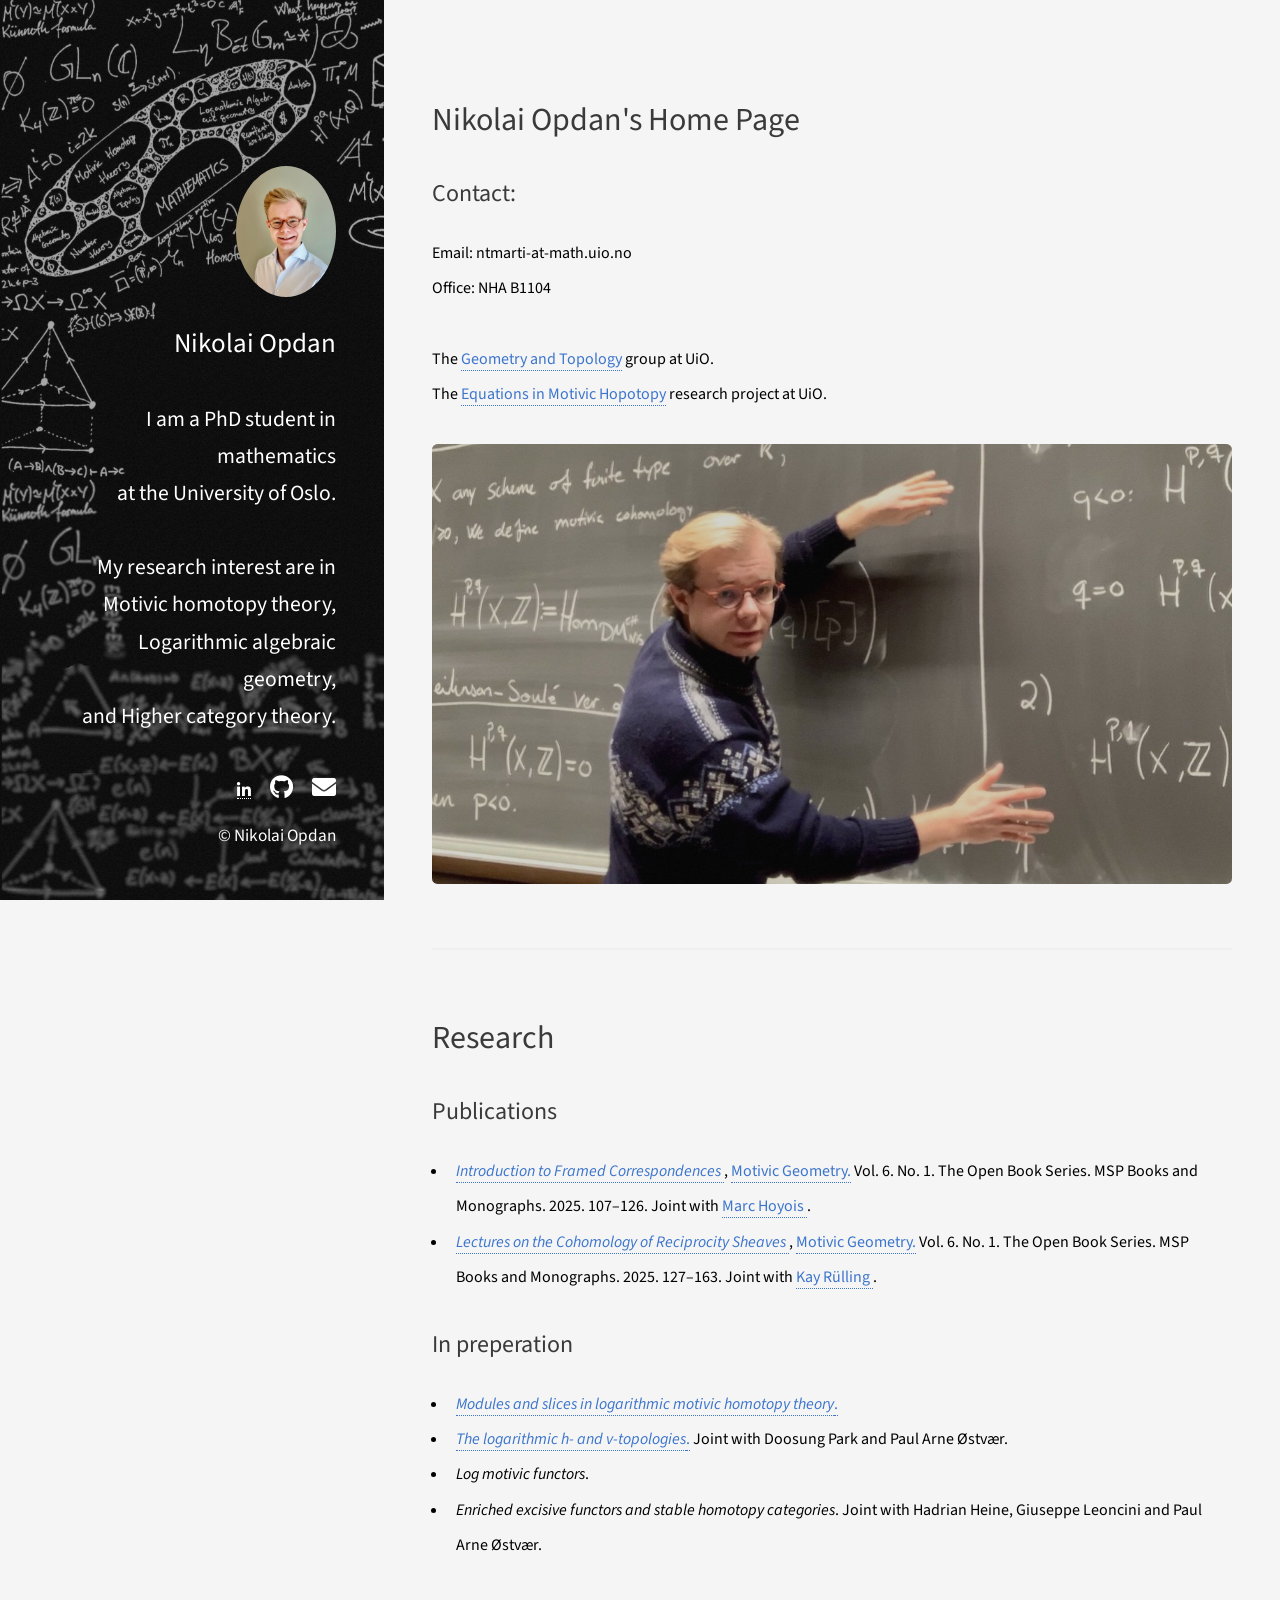
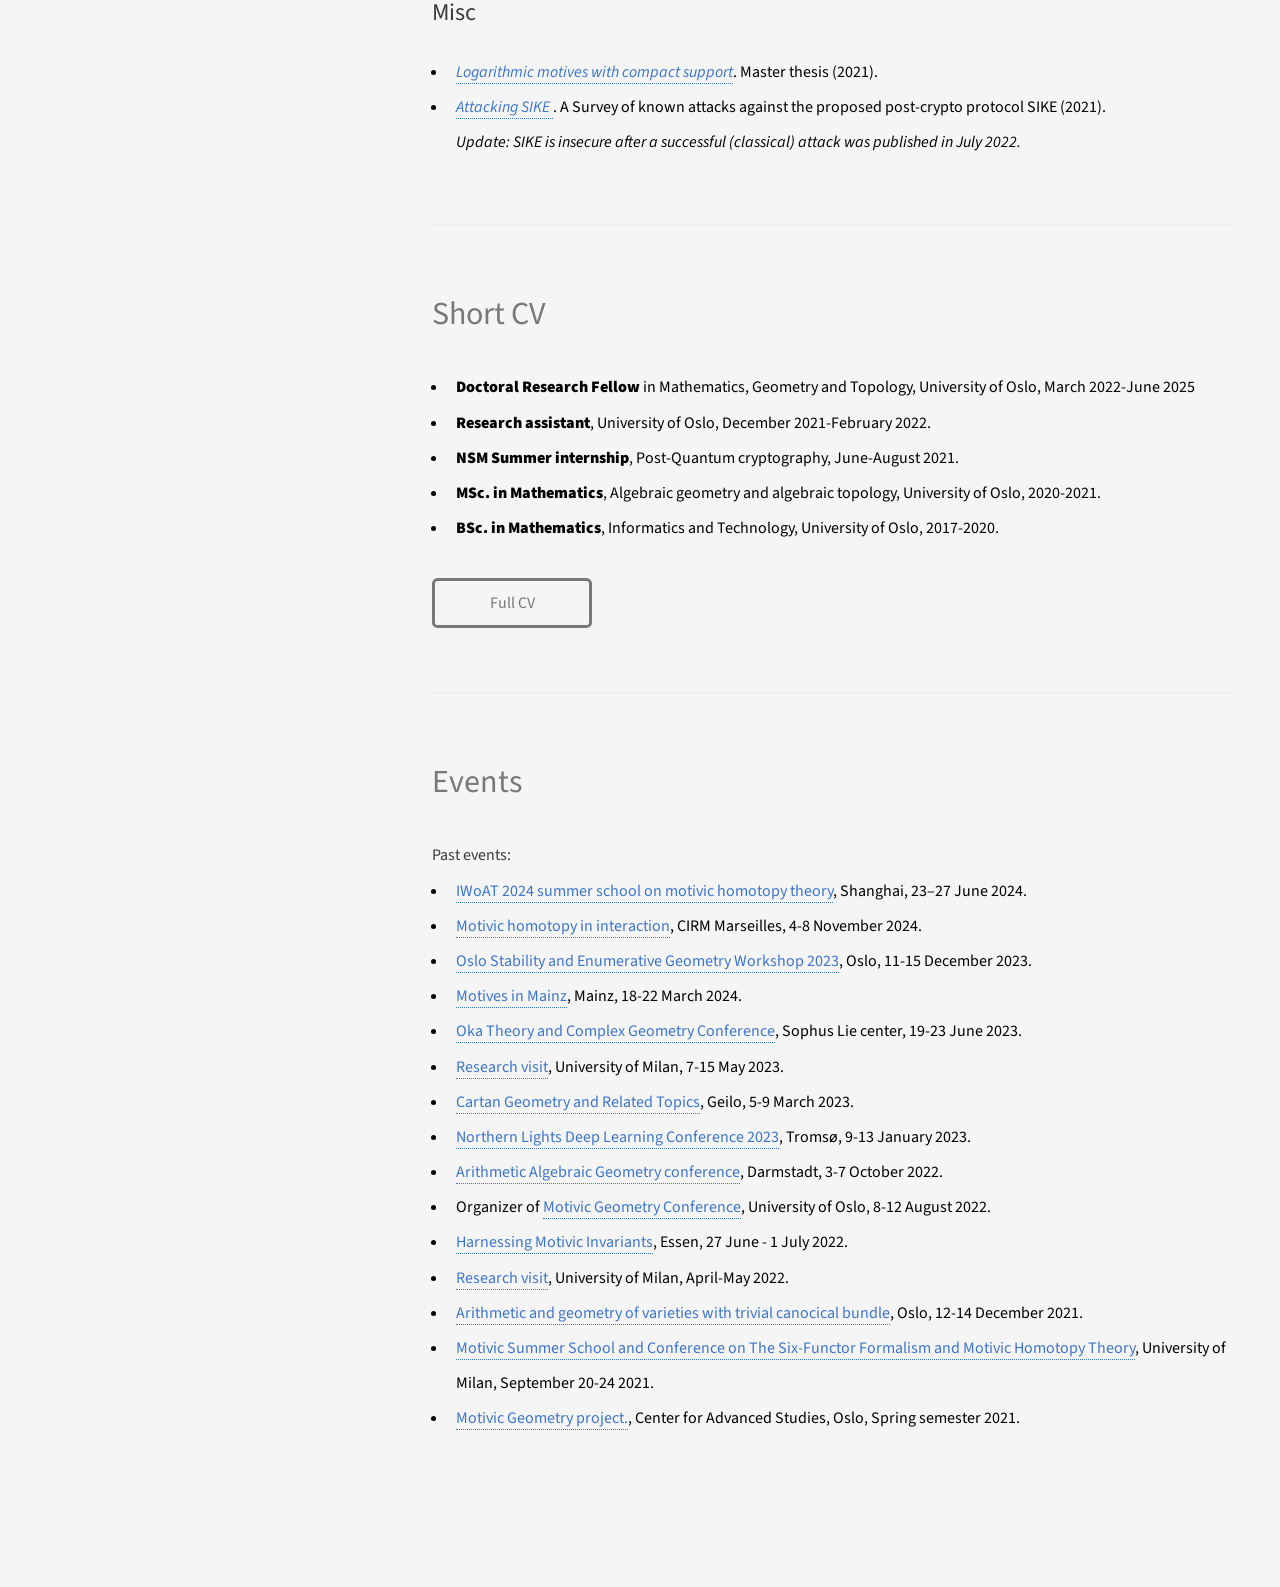
==== commit 18960a15: "Oppdatering 12.5" ====
--- a/index.html
+++ b/index.html
@@ -56,7 +56,7 @@
 					<ul class="a">
 						<li><i><a href="https://www.mn.uio.no/math/personer/vit/ntmarti/modulesandslices.pdf"> Modules and slices in logarithmic motivic homotopy theory</i>.</a> </li>
 						<li><i><a href="https://www.mn.uio.no/math/personer/vit/ntmarti/loghlogv.pdf">The logarithmic h- and v-topologies</i>.</a> Joint with Doosung Park and Paul Arne Østvær. </li>
-						<li><i><a href="https://www.mn.uio.no/math/personer/vit/ntmarti/logmotivicfunctors.pdf">Log motivic functors</i></a>. </li>
+						<li><i>Log motivic functors</i>. </li>
 						<li><i>Enriched excisive functors and stable homotopy categories</i>. Joint with Hadrian Heine, Giuseppe Leoncini and Paul Arne Østvær. </li>
 					</ul>
 					
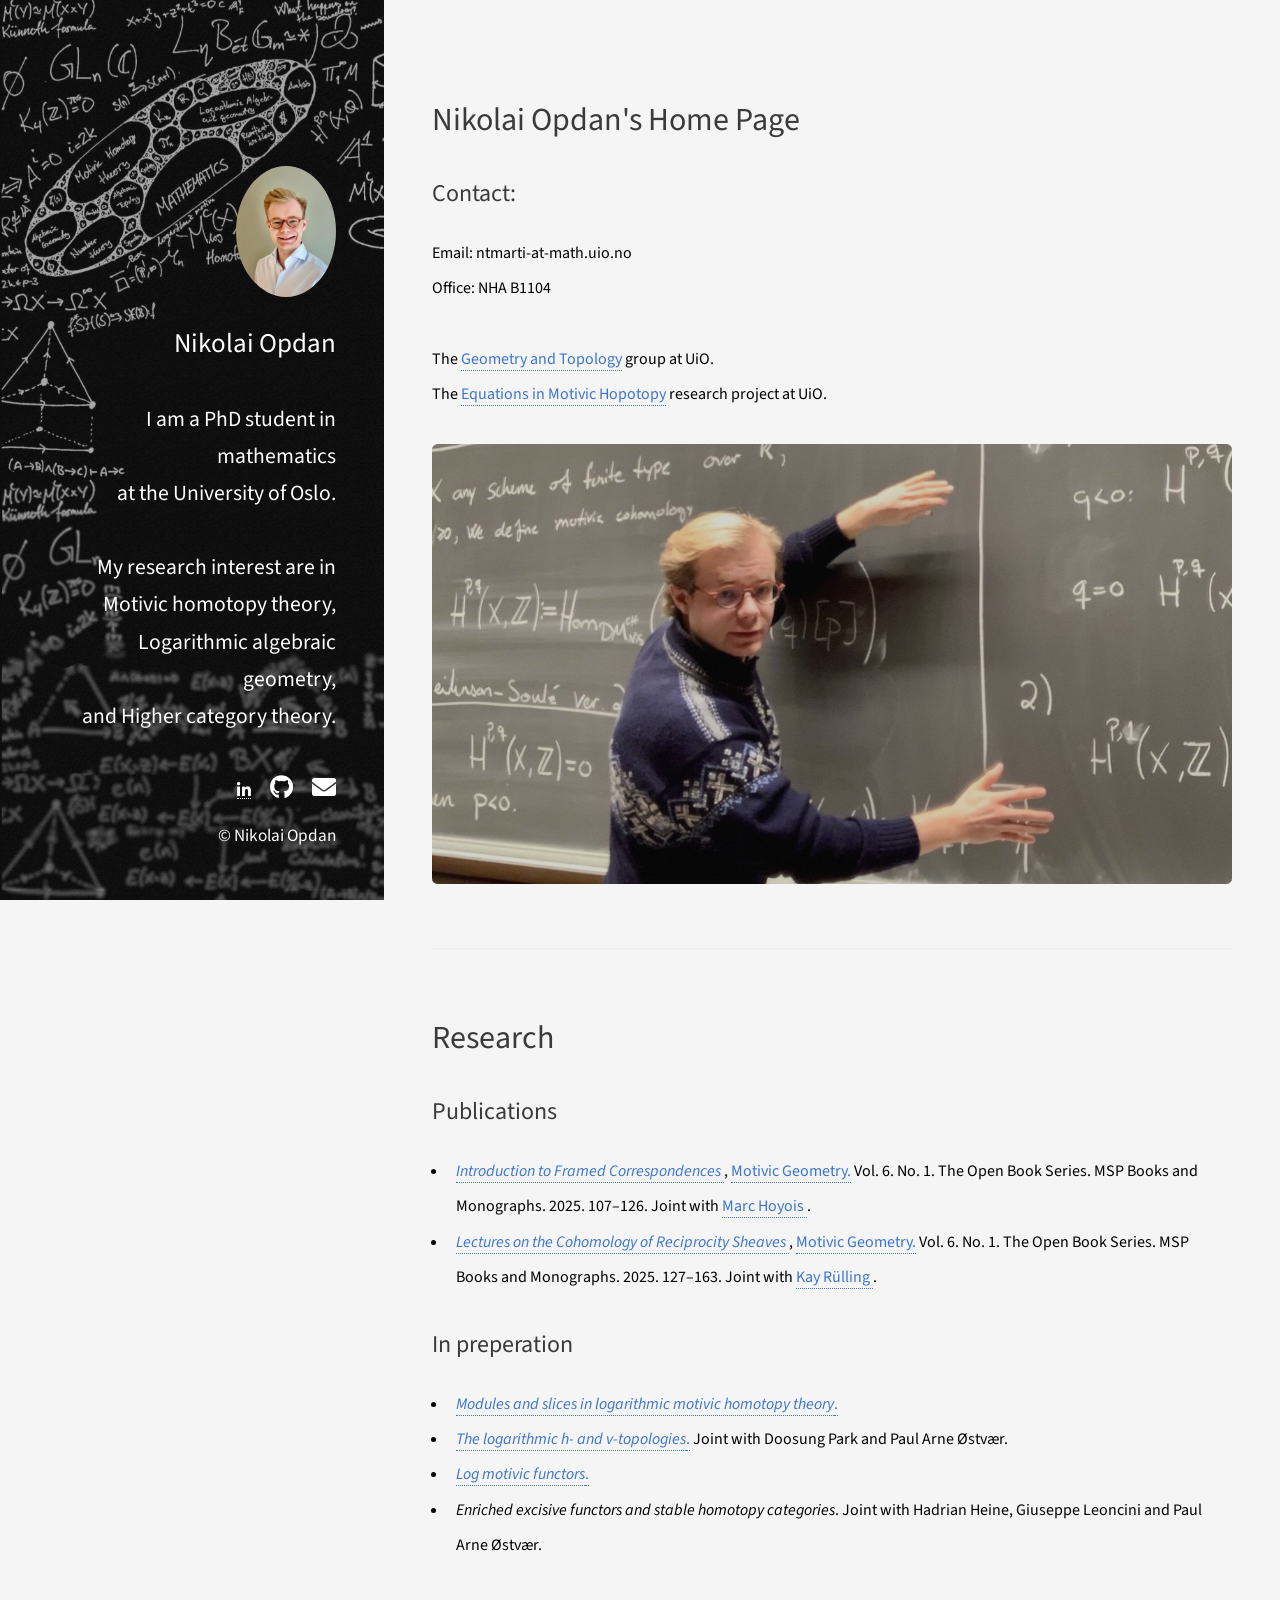
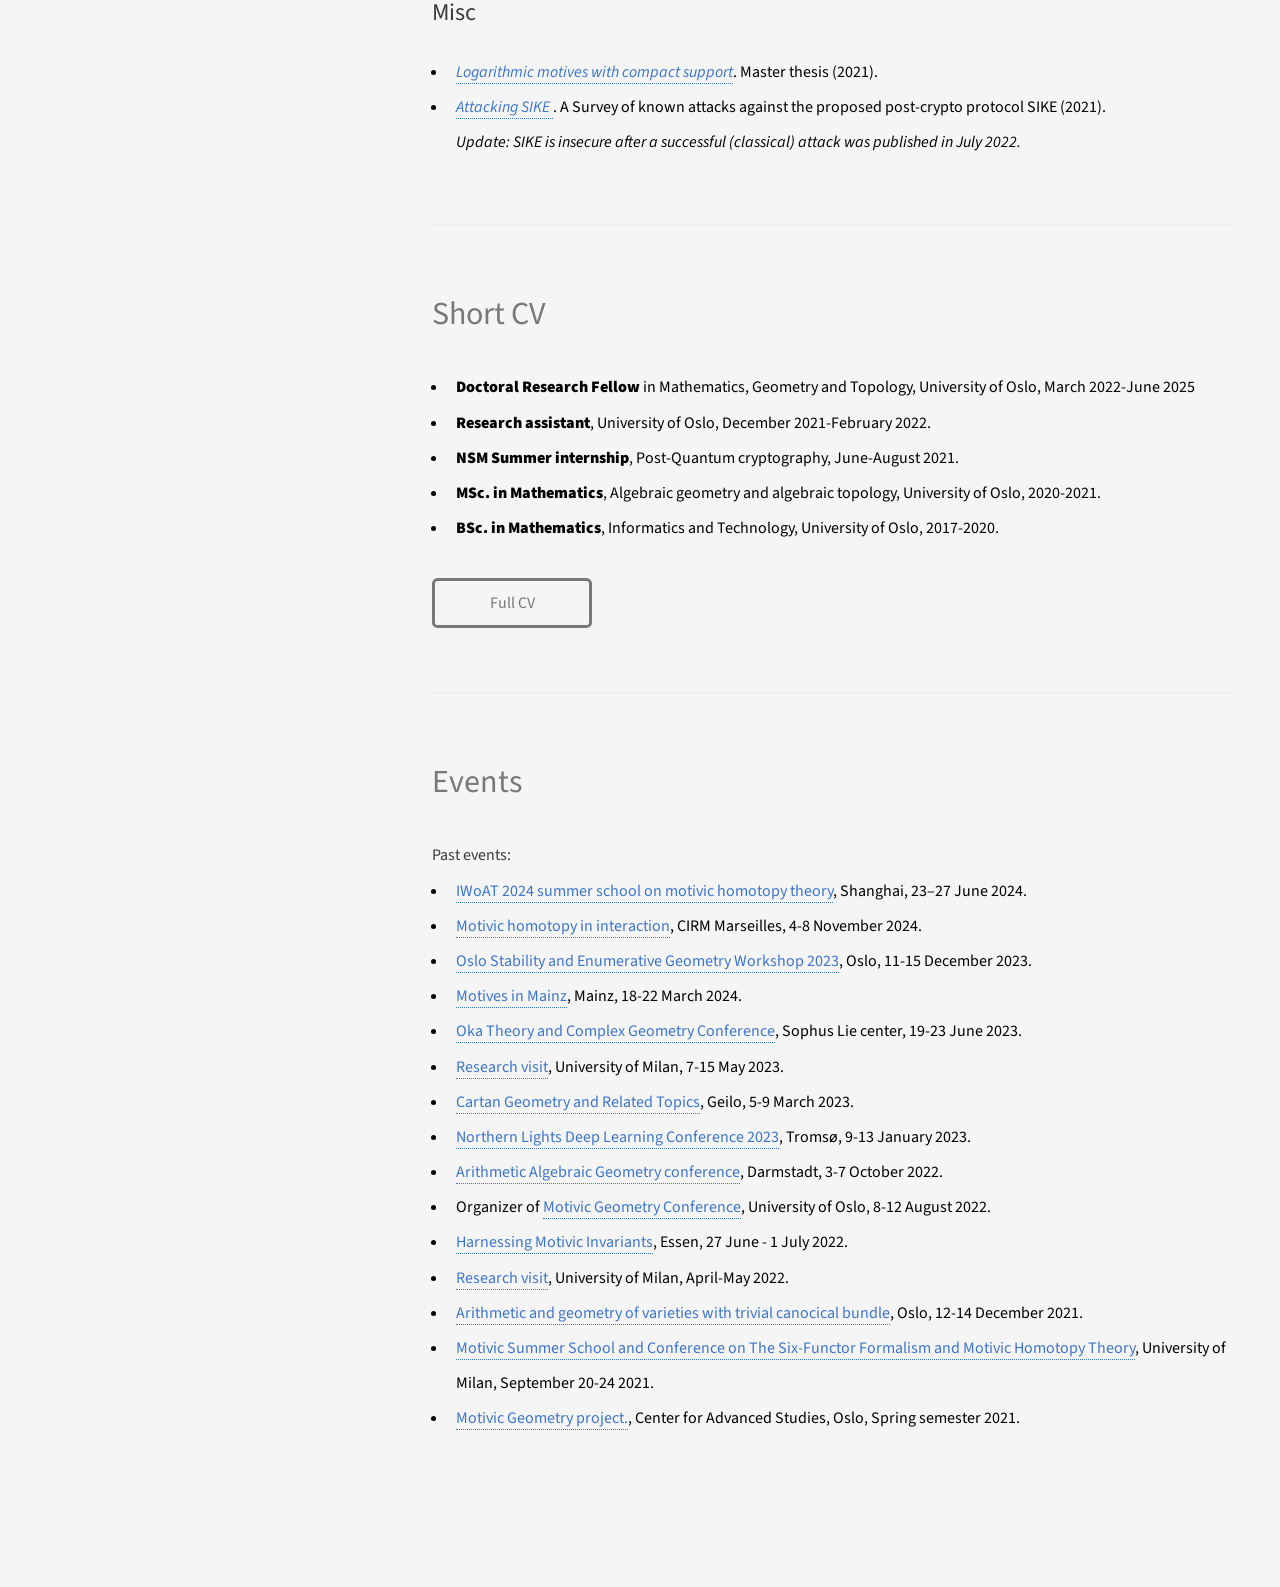
==== commit dc1b9e22: "Legger til lenke" ====
--- a/index.html
+++ b/index.html
@@ -56,7 +56,7 @@
 					<ul class="a">
 						<li><i><a href="https://www.mn.uio.no/math/personer/vit/ntmarti/modulesandslices.pdf"> Modules and slices in logarithmic motivic homotopy theory</i>.</a> </li>
 						<li><i><a href="https://www.mn.uio.no/math/personer/vit/ntmarti/loghlogv.pdf">The logarithmic h- and v-topologies</i>.</a> Joint with Doosung Park and Paul Arne Østvær. </li>
-						<li><i>Log motivic functors</i>. </li>
+						<li><i><a href="https://www.mn.uio.no/math/personer/vit/ntmarti/logmotivicfunctors.pdf">Log motivic functors</i>.</a> </li>
 						<li><i>Enriched excisive functors and stable homotopy categories</i>. Joint with Hadrian Heine, Giuseppe Leoncini and Paul Arne Østvær. </li>
 					</ul>
 					
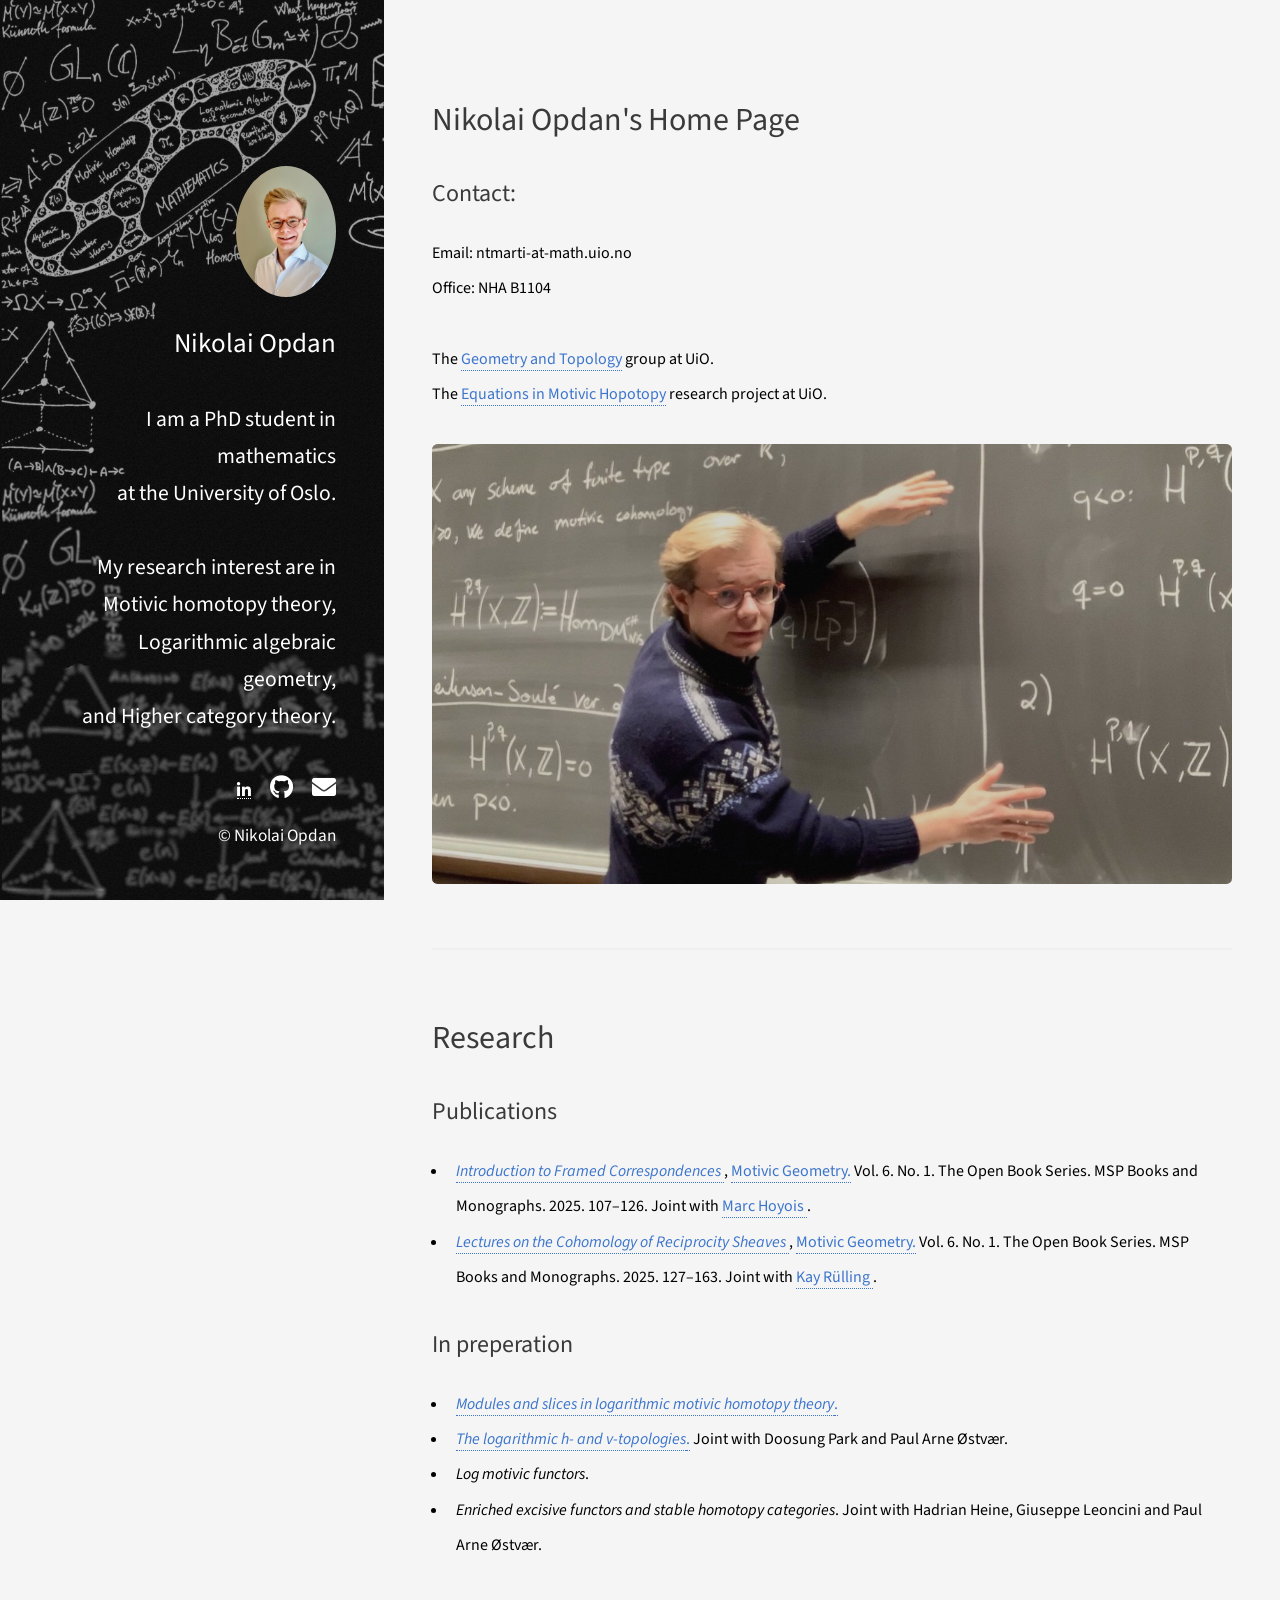
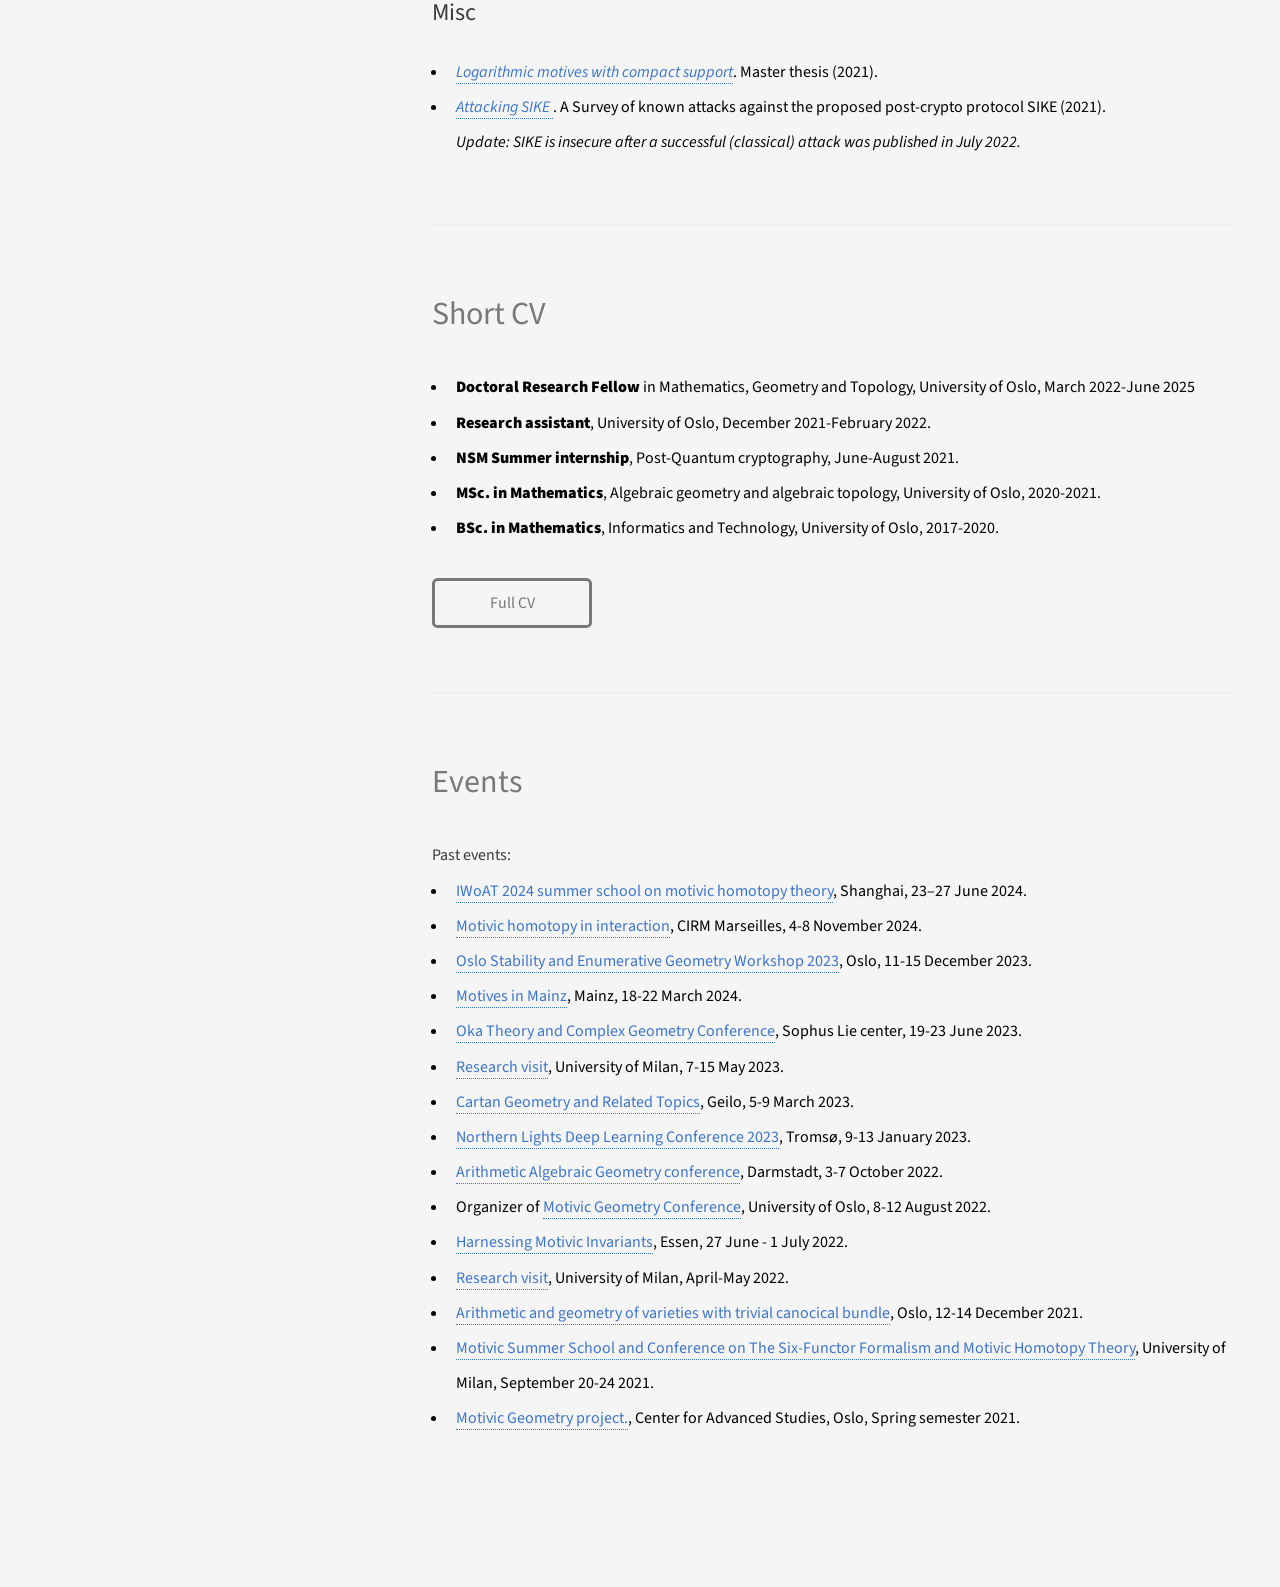
==== commit 139e2379: "updating links" ====
--- a/index.html
+++ b/index.html
@@ -56,7 +56,7 @@
 					<ul class="a">
 						<li><i><a href="https://www.mn.uio.no/math/personer/vit/ntmarti/modulesandslices.pdf"> Modules and slices in logarithmic motivic homotopy theory</i>.</a> </li>
 						<li><i><a href="https://www.mn.uio.no/math/personer/vit/ntmarti/loghlogv.pdf">The logarithmic h- and v-topologies</i>.</a> Joint with Doosung Park and Paul Arne Østvær. </li>
-						<li><i><a href="https://www.mn.uio.no/math/personer/vit/ntmarti/logmotivicfunctors.pdf">Log motivic functors</i>.</a> </li>
+						<li><i>Log motivic functors</i>. </li>
 						<li><i>Enriched excisive functors and stable homotopy categories</i>. Joint with Hadrian Heine, Giuseppe Leoncini and Paul Arne Østvær. </li>
 					</ul>
 					
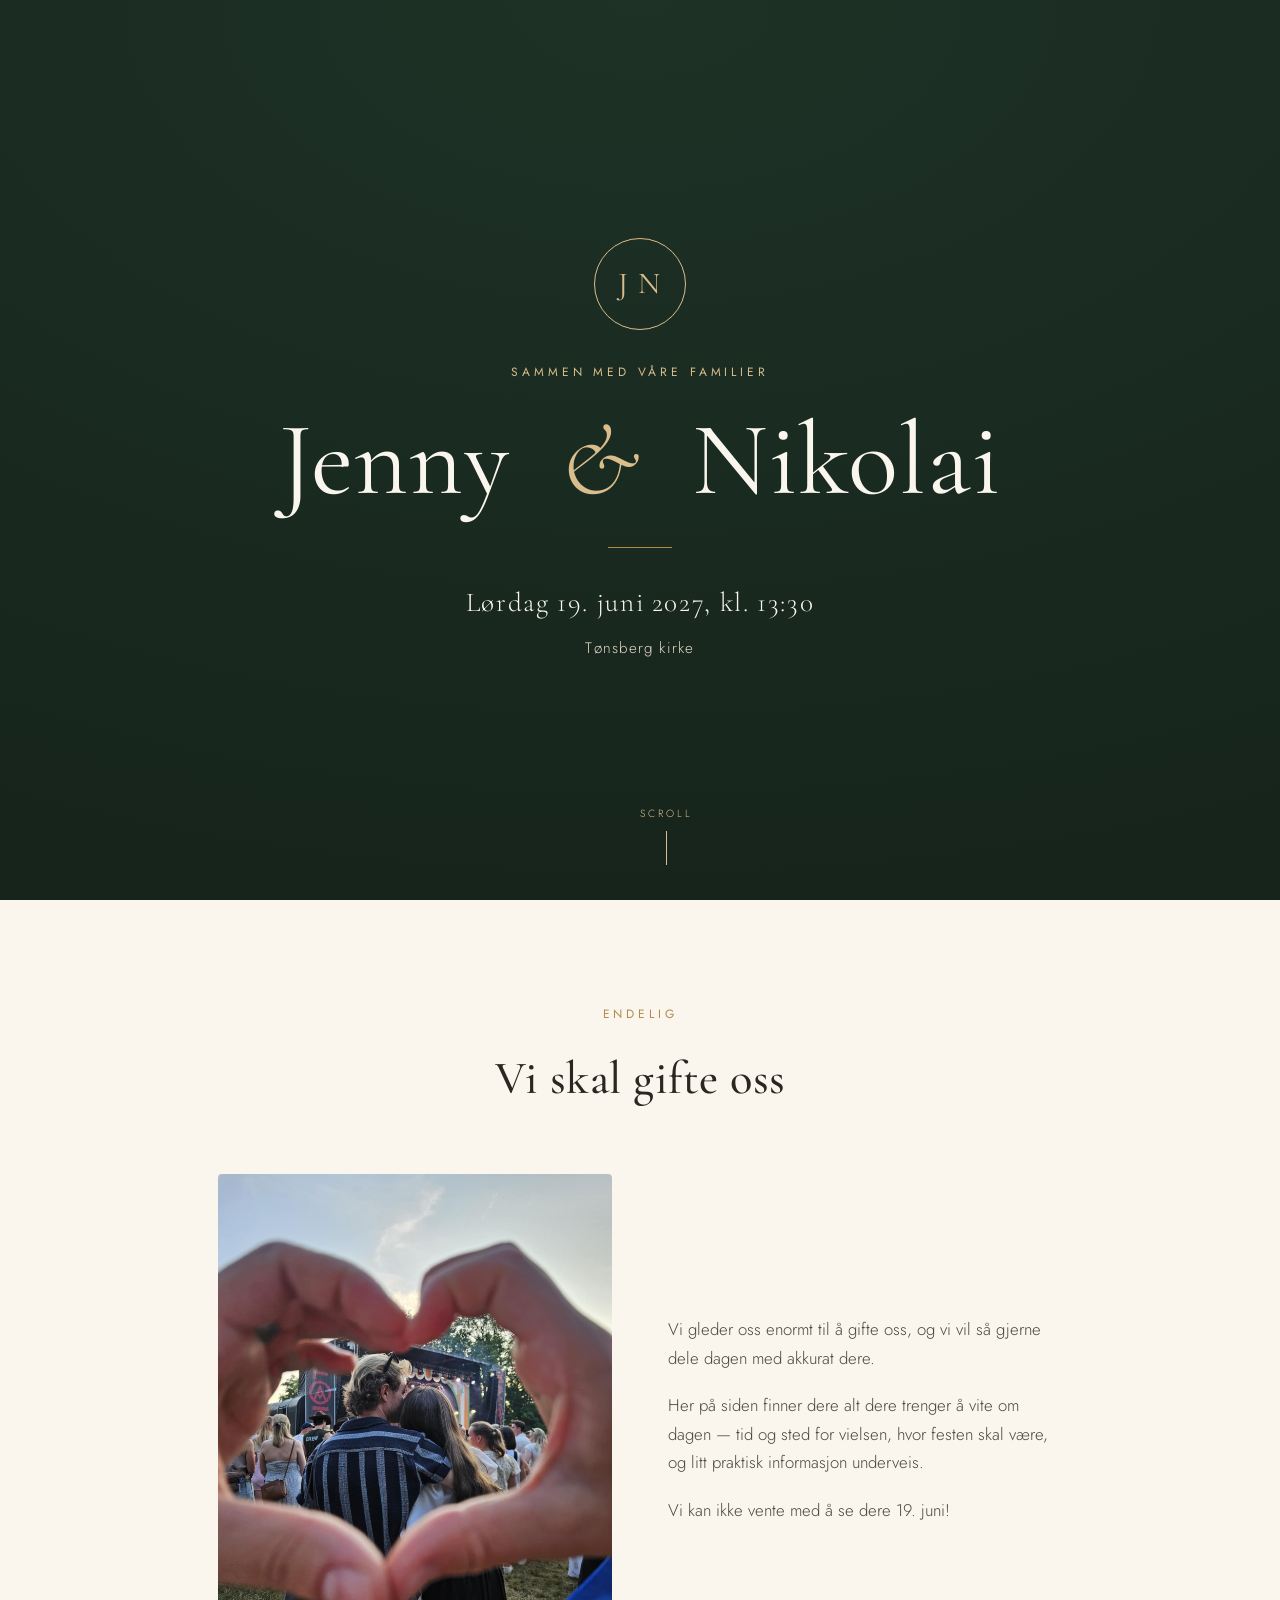
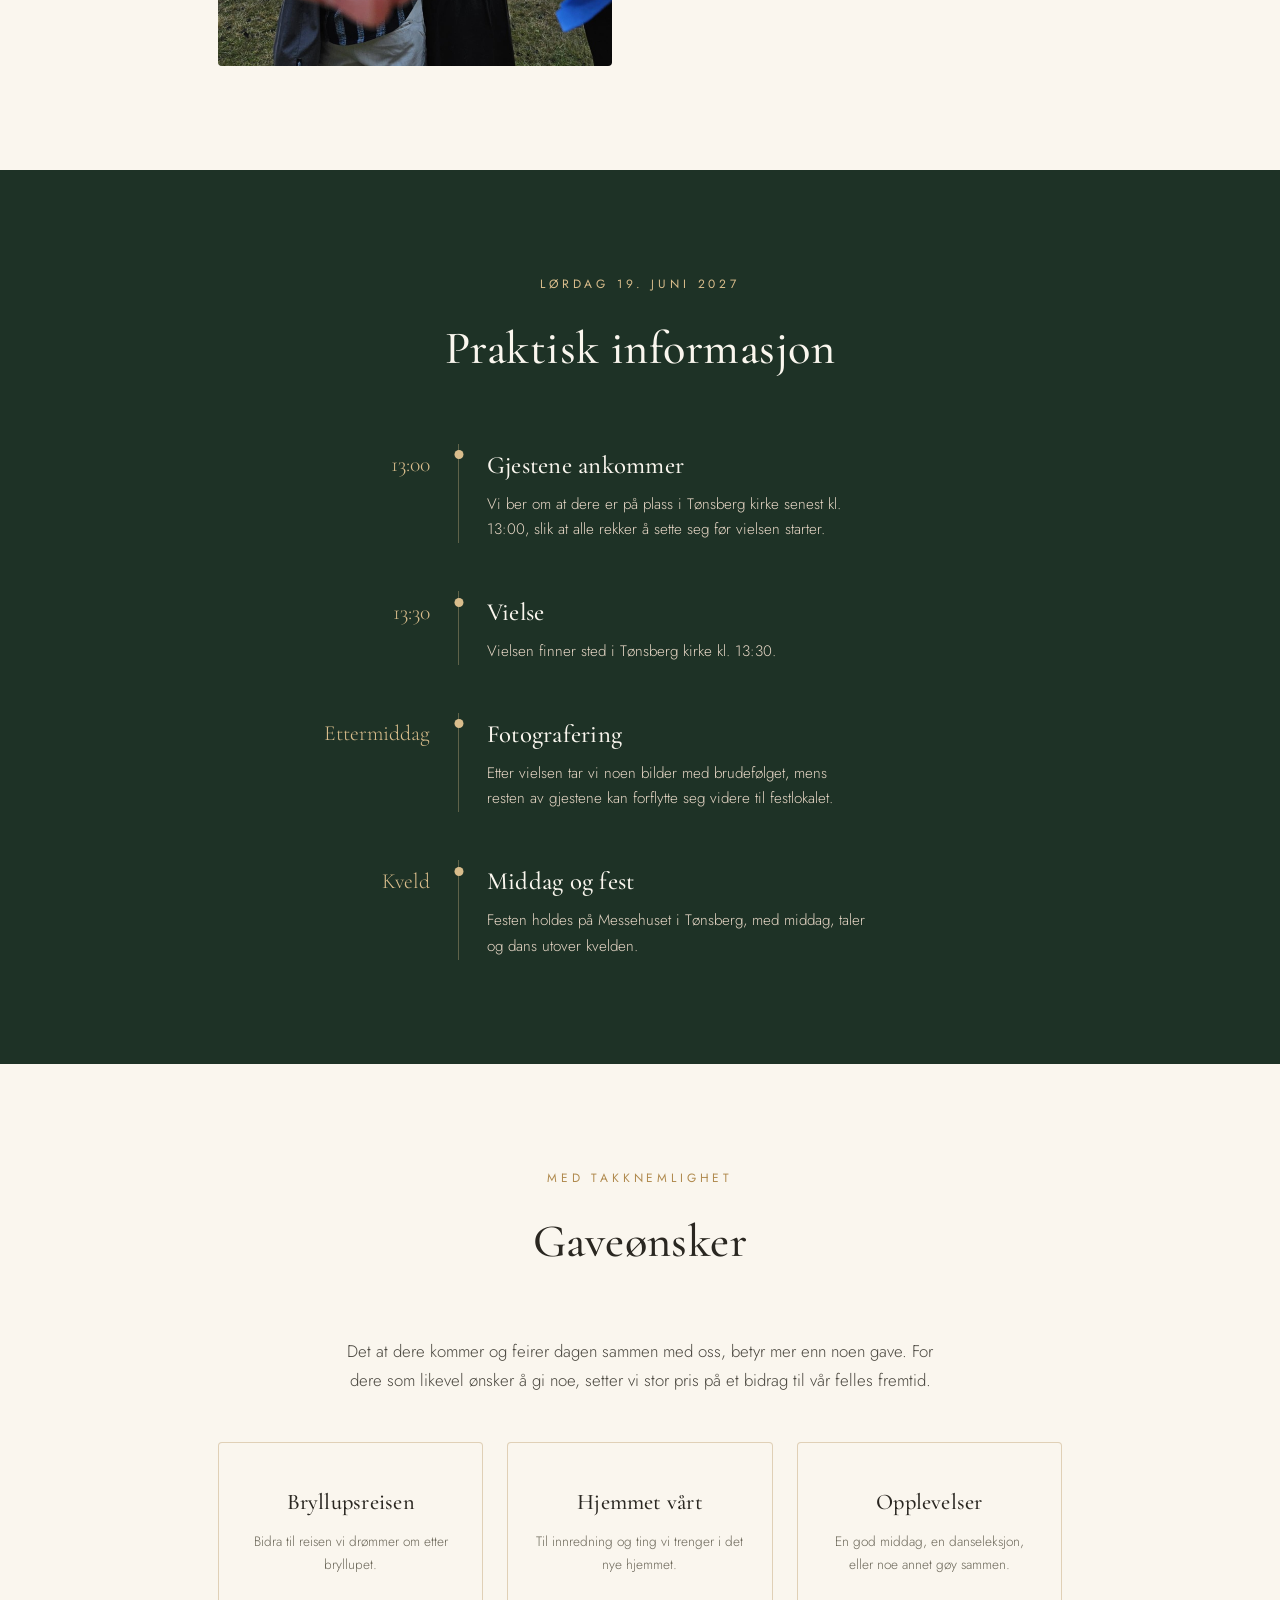
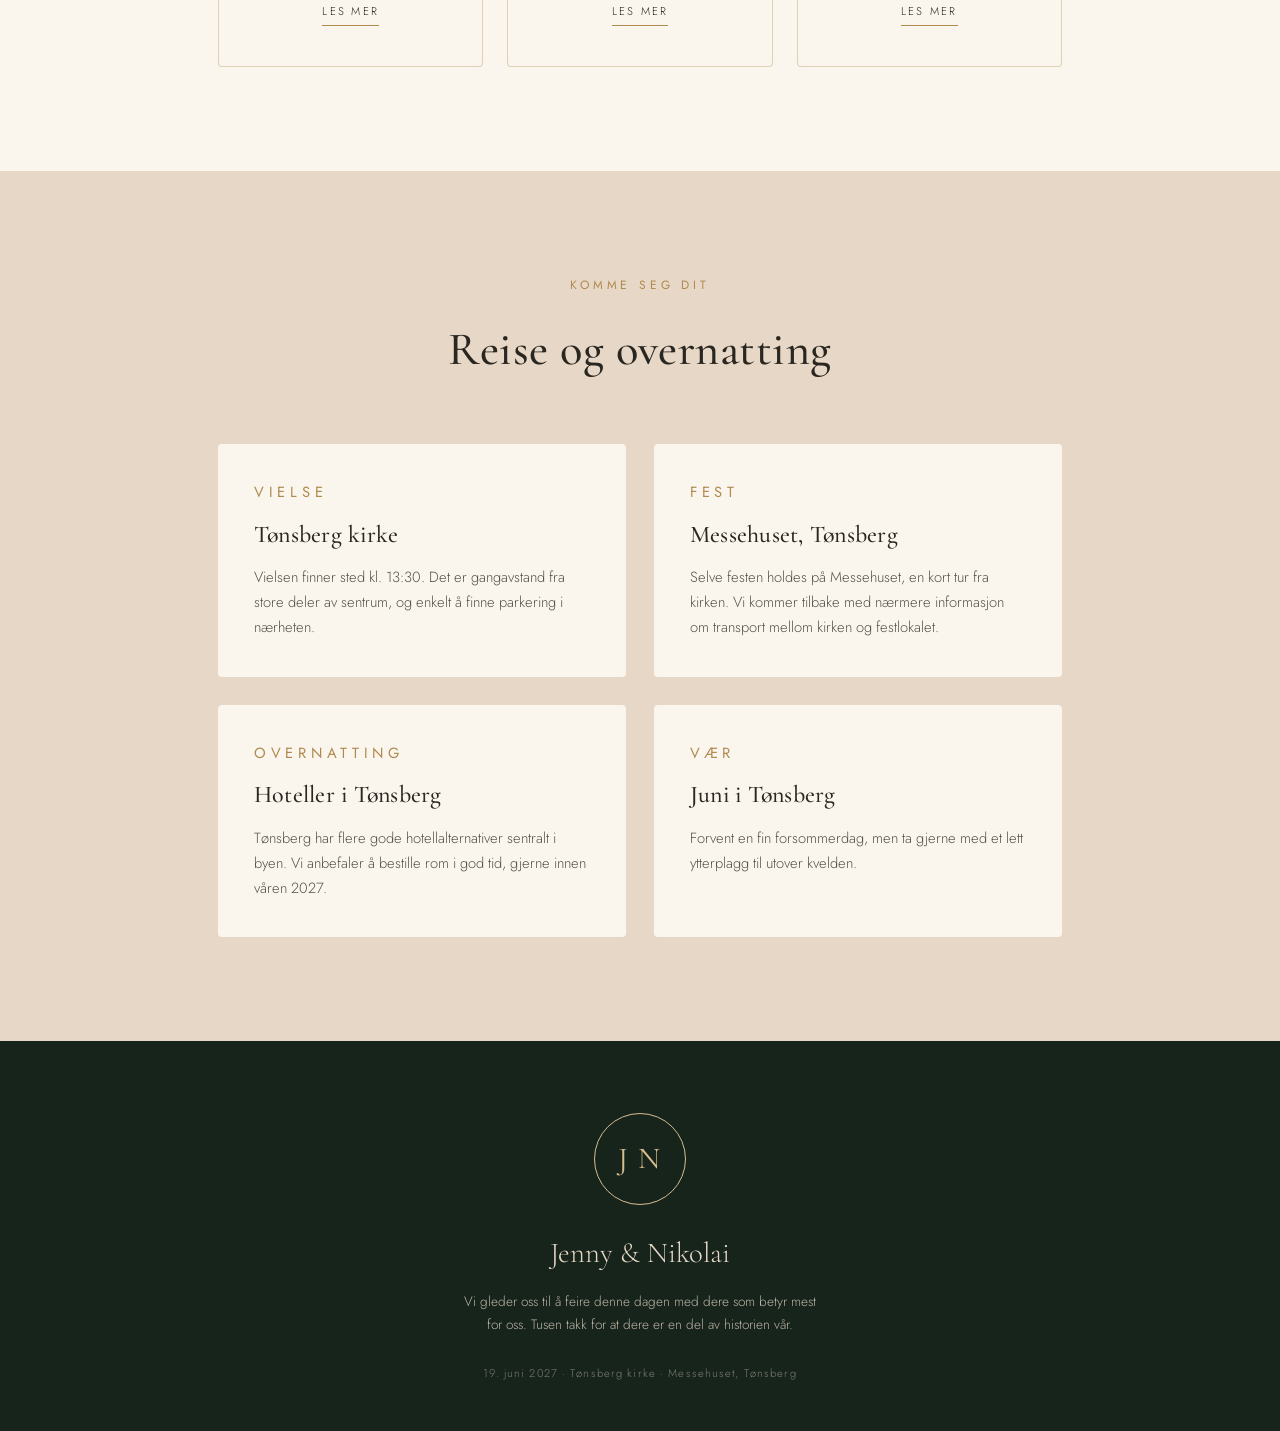
==== commit 7b3c36b9: "Adding wedding page 2" ====
--- a/index.html
+++ b/index.html
@@ -1,145 +1,547 @@
-<!DOCTYPE HTML>
-<html>
-	<head>
-		<title>Nikolai Opdan</title>
-		<link rel="shortcut icon" type="image/png" href="images/favicon.png"/>
-		<meta charset="utf-8" />
-		<meta name="viewport" content="width=device-width, initial-scale=1, user-scalable=no" />
-		<meta name="description" content="Nikolai Opdan is a norwegian mathematician and Doctoral research fellow at the University of Oslo. This is my personal webpage.">
-		<link rel="stylesheet" href="assets/css/main.css" />
-		<meta http-equiv="Content-Language" content="en">
-	</head>
-	<body class="is-preload">
-
-		<!-- Header -->
-			<header id="header">
-				<div class="inner">
-					<br /><br /> 
-					<a class="image avatar"><img src="images/avatar2.jpeg" alt="" /></a>
-					<h1><strong>Nikolai Opdan</strong></h1><strong>
-					<br />I am a PhD student in mathematics 
-					<br />at the University of Oslo. 
-					<br />
-					<br />My research interest are in 
-					<br />Motivic homotopy theory,  
-					<br />Logarithmic algebraic geometry, 
-					<br />and Higher category theory.</strong>
-				</div>
-			</header>
-
-		<!-- Main -->
-			<div id="main">
-
-			<!-- One -->
-				<section id="one">
-					<header class="major">
-						<h2><strong>Nikolai Opdan's Home Page</strong> </h2>
-					</header>
-					<p><h3><strong>Contact:</strong></h3>
-						Email: ntmarti-at-math.uio.no <br /> 
-						Office: NHA B1104 <br /> <br /> 
-						The <a href="https://www.mn.uio.no/math/english/research/groups/geometry-topology/">Geometry and Topology</a> group at UiO. <br /> 
-						The <a href="https://www.mn.uio.no/math/english/research/projects/emoho/index.html">Equations in Motivic Hopotopy</a> research project at UiO.
-					</p>
-					<a class="image fit"><img src="images/lecture.jpeg" alt="" /></a>
-				</section>
-
-			<!-- Two -->
-				<section id="two">
-					<h2><strong>Research</strong></h2>
-					<h3><strong>Publications</strong></h3>
-					<ul class="a">
-						<li><a href="https://msp.org/obs/2025/6-1/p03.xhtml"> <i> Introduction to Framed Correspondences</i> </a>, <a href="https://msp.org/obs/2025/6-1/"> Motivic Geometry.</a> Vol. 6. No. 1. The Open Book Series. MSP Books and Monographs. 2025. 107–126. Joint with <a href="https://hoyois.app.uni-regensburg.de/"> Marc Hoyois </a>. <br />
-						<li><a href="https://msp.org/obs/2025/6-1/p04.xhtml"> <i> Lectures on the Cohomology of Reciprocity Sheaves </i> </a>, <a href="https://msp.org/obs/2025/6-1/"> Motivic Geometry.</a> Vol. 6. No. 1. The Open Book Series. MSP Books and Monographs. 2025. 127–163. Joint with <a href="https://www2.math.uni-wuppertal.de/~ruelling/"> Kay Rülling </a>. <br />
-					</ul>
-					<h3><strong>In preperation</strong></h3>
-					<ul class="a">
-						<li><i><a href="https://www.mn.uio.no/math/personer/vit/ntmarti/modulesandslices.pdf"> Modules and slices in logarithmic motivic homotopy theory</i>.</a> </li>
-						<li><i><a href="https://www.mn.uio.no/math/personer/vit/ntmarti/loghlogv.pdf">The logarithmic h- and v-topologies</i>.</a> Joint with Doosung Park and Paul Arne Østvær. </li>
-						<li><i>Log motivic functors</i>. </li>
-						<li><i>Enriched excisive functors and stable homotopy categories</i>. Joint with Hadrian Heine, Giuseppe Leoncini and Paul Arne Østvær. </li>
-					</ul>
-					
-					<h3><strong>Misc</strong></h3>
-					<ul class="a">
-						<li><a href="https://www.duo.uio.no/bitstream/handle/10852/91227/Opdan_Thesis.pdf?sequence=1&isAllowed=y">
-						<i>Logarithmic motives with compact support</i></a>.
-						Master thesis (2021).
-						</li>
-						<li><a href="https://www.mn.uio.no/math/personer/vit/ntmarti/isogenybasedcryptography.pdf">
-						<i>Attacking SIKE </i></a>.
-						A Survey of known attacks against the proposed post-crypto protocol SIKE (2021). 
-						<br />
-						<i> Update: SIKE is insecure after a successful (classical) attack was published in July 2022. </i>
-						</li>
-					<!-- <h3><strong>Preprints</strong></h3> -->
-				</section>
-
-				<!-- Three -->
-				<section id="three">
-					<h2>Short CV</h2>
-					<ul class="a">
-						<li><b>Doctoral Research Fellow</b> in Mathematics, Geometry and Topology, University of Oslo, March 2022-June 2025</li>
-						<li><b>Research assistant</b>, University of Oslo, December 2021-February 2022.</li>
-						<li><b>NSM Summer internship</b>, Post-Quantum cryptography, June-August 2021. </li>
-						<li><b>MSc. in Mathematics</b>, Algebraic geometry and algebraic topology, University of Oslo, 2020-2021.</li>
-						<li><b>BSc. in Mathematics</b>, Informatics and Technology, University of Oslo, 2017-2020.</li>
-					</ul>
-					<ul class="actions">
-						<li><a href="https://www.mn.uio.no/math/personer/vit/ntmarti/opdancv.pdf" class="button">Full CV</a></li>
-					</ul>
-				</section>
-
-				<!-- Four -->
-				<section id="four">
-					<h2>Events</h2>
-					<!-- <strong>Upcomming:</strong> -->
-					<strong>Past events:</strong>
-					<ul class="a">
-						<li><a href="https://iwoat.github.io/#Upcoming"> IWoAT 2024 summer school on motivic homotopy theory</a>, Shanghai, 23–27 June 2024.</li>
-						<li><a href="https://conferences.cirm-math.fr/2024-calendar.html"> Motivic homotopy in interaction</a>, CIRM Marseilles, 4-8 November 2024.</li>
-						<li><a href="https://www.mn.uio.no/math/english/research/groups/algebra/events/conferences/stew/index.html"> Oslo Stability and Enumerative Geometry Workshop 2023</a>, Oslo, 11-15 December 2023.</li>
-						<li><a href="https://sites.google.com/view/wsumht24 https://sites.google.com/view/motivesinmainz/"> Motives in Mainz</a>, Mainz, 18-22 March 2024.</li>
-						<li><a href="https://www.mn.uio.no/math/english/research/projects/granddrm/events/conferences/oka-theory-and-complex-geometry-2023/index.html"> Oka Theory and Complex Geometry Conference</a>, Sophus Lie center, 19-23 June 2023.</li>
-						<li><a href="https://www.unimi.it/it"> Research visit</a>, University of Milan, 7-15 May 2023.</li>
-						<li><a href="https://sites.google.com/view/cartan-geometry-geilo2023/home"> Cartan Geometry and Related Topics</a>, Geilo, 5-9 March 2023.</li>
-						<li><a href="https://www.nldl.org/home"> Northern Lights Deep Learning Conference 2023</a>, Tromsø, 9-13 January 2023.</li>
-						<li><a href="https://darmstadt-2022.algebraic-geometry.de"> Arithmetic Algebraic Geometry conference</a>, Darmstadt, 3-7 October 2022.</li>
-						<li>Organizer of 
-							<a href="https://sites.google.com/view/motivicgeometry-conference/home"> Motivic Geometry Conference</a>, University of Oslo, 8-12  August 2022.</li>
-						<li><a href="https://motivic-invariants-2022.esaga.net"> Harnessing Motivic Invariants</a>, Essen, 27 June - 1 July 2022.</li>
-						<li><a href="https://www.unimi.it/it"> Research visit</a>, University of Milan, April-May 2022.
-						</li>
-						<li><a href="https://sites.google.com/view/trivialcanonicalbundle"> Arithmetic and geometry of varieties with trivial canocical bundle</a>, Oslo, 12-14 December 2021.</li>
-						<li><a href="https://sites.google.com/view/summer-school-motivic/home"> Motivic Summer School and Conference on The Six-Functor Formalism and Motivic Homotopy Theory</a>, University of Milan, September 20-24 2021.</li>
-						<li><a href="https://cas.oslo.no/research-groups/motivic-geometry-article3332-827.html"> Motivic Geometry project.</a>, Center for Advanced Studies, Oslo, Spring semester 2021.</li>	
-					</ul>
-					<br /><br /> 
-				</section>
-		</div>
-
-
-		<!-- Footer -->
-			<footer id="footer">
-				<div class="inner">
-					<ul class="icons">
-						<li><a href="https://www.linkedin.com/in/nikolaiopdan" class="fab fa-linkedin-in"><span class="label"></span></a></li>
-						<li><a href="https://github.com/ntmarti" class="icon brands fa-github"><span class="label">Github</span></a ></li>
-						<li><a href="mailto: ntmarti@math.uio.no" class="icon solid fa-envelope"><span class="label">Email</span></a></li>
-					</ul>
-					<ul class="copyright">
-						<li><strong>&copy; Nikolai Opdan</strong></li>
-					</ul>
-				</div>
-			</footer>
-
-		<!-- Scripts -->
-			<script src="assets/js/jquery.min.js"></script>
-			<script src="assets/js/jquery.poptrox.min.js"></script>
-			<script src="assets/js/browser.min.js"></script>
-			<script src="assets/js/breakpoints.min.js"></script>
-			<script src="assets/js/util.js"></script>
-			<script src="assets/js/main.js"></script>
-
-	</body>
-</html>+<!DOCTYPE html>
+<html lang="no">
+<head>
+<meta charset="UTF-8">
+<meta name="viewport" content="width=device-width, initial-scale=1.0">
+<title>Jenny &amp; Nikolai — Vi skal gifte oss</title>
+<link rel="preconnect" href="https://fonts.googleapis.com">
+<link rel="preconnect" href="https://fonts.gstatic.com" crossorigin>
+<link href="https://fonts.googleapis.com/css2?family=Cormorant+Garamond:ital,wght@0,300;0,400;0,500;0,600;1,400&family=Jost:wght@300;400;500&display=swap" rel="stylesheet">
+<style>
+  :root{
+    --ivory: #FAF6EE;
+    --blush: #E7D7C6;
+    --forest: #1E3226;
+    --forest-2: #16241C;
+    --gold: #B08A4E;
+    --gold-light: #D9BD8C;
+    --ink: #2A2721;
+  }
+
+  *{ margin:0; padding:0; box-sizing:border-box; }
+
+  html{ scroll-behavior:smooth; }
+
+  body{
+    background: var(--ivory);
+    color: var(--ink);
+    font-family: 'Jost', sans-serif;
+    font-weight: 300;
+    line-height: 1.7;
+    overflow-x: hidden;
+  }
+
+  h1, h2, h3, .display{
+    font-family: 'Cormorant Garamond', serif;
+    font-weight: 500;
+    letter-spacing: 0.01em;
+  }
+
+  .eyebrow{
+    font-family: 'Jost', sans-serif;
+    font-weight: 400;
+    font-size: 0.75rem;
+    letter-spacing: 0.32em;
+    text-transform: uppercase;
+  }
+
+  a{ color: inherit; }
+
+  .container{
+    max-width: 900px;
+    margin: 0 auto;
+    padding: 0 1.75rem;
+  }
+
+  /* ---------- Motif: monogram ---------- */
+  .monogram{
+    width: 92px;
+    height: 92px;
+    border: 1px solid currentColor;
+    border-radius: 50%;
+    display: flex;
+    align-items: center;
+    justify-content: center;
+    font-family: 'Cormorant Garamond', serif;
+    font-size: 1.9rem;
+    font-weight: 400;
+    letter-spacing: 0.05em;
+    position: relative;
+  }
+
+  /* ---------- Hero ---------- */
+  .hero{
+    min-height: 100svh;
+    background: radial-gradient(120% 100% at 50% 0%, var(--forest) 0%, var(--forest-2) 100%);
+    color: var(--ivory);
+    display: flex;
+    flex-direction: column;
+    align-items: center;
+    justify-content: center;
+    text-align: center;
+    padding: 6rem 1.5rem;
+    position: relative;
+  }
+
+  .hero .monogram{ color: var(--gold-light); margin-bottom: 2rem; }
+
+  .hero .eyebrow{
+    color: var(--gold-light);
+    margin-bottom: 1.5rem;
+    opacity: 0;
+    animation: riseIn 1s ease forwards 0.1s;
+  }
+
+  .hero .names{
+    font-size: clamp(3.2rem, 9vw, 6.5rem);
+    line-height: 1.05;
+    font-weight: 400;
+    opacity: 0;
+    animation: riseIn 1.1s ease forwards 0.35s;
+  }
+
+  .hero .names em{
+    font-style: italic;
+    font-weight: 300;
+    color: var(--gold-light);
+    display: inline-block;
+    padding: 0 0.25em;
+  }
+
+  .hero .rule{
+    width: 64px;
+    height: 1px;
+    background: var(--gold);
+    margin: 2rem 0;
+    opacity: 0;
+    animation: growIn 1s ease forwards 0.75s;
+    transform-origin: center;
+  }
+
+  .hero .date{
+    font-family: 'Cormorant Garamond', serif;
+    font-size: clamp(1.3rem, 2.5vw, 1.7rem);
+    letter-spacing: 0.06em;
+    opacity: 0;
+    animation: riseIn 1s ease forwards 0.95s;
+  }
+
+  .hero .venue{
+    margin-top: 0.6rem;
+    font-size: 0.95rem;
+    letter-spacing: 0.08em;
+    color: var(--blush);
+    opacity: 0;
+    animation: riseIn 1s ease forwards 1.1s;
+  }
+
+  .scroll-cue{
+    position: absolute;
+    bottom: 2.2rem;
+    left: 50%;
+    transform: translateX(-50%);
+    display: flex;
+    flex-direction: column;
+    align-items: center;
+    gap: 0.5rem;
+    color: var(--gold-light);
+    opacity: 0;
+    animation: riseIn 1s ease forwards 1.4s;
+  }
+  .scroll-cue span{ font-size: 0.65rem; letter-spacing: 0.28em; text-transform: uppercase; }
+  .scroll-cue .line{ width: 1px; height: 34px; background: currentColor; animation: pulse 2.2s ease-in-out infinite; }
+
+  @keyframes riseIn{
+    from{ opacity: 0; transform: translateY(18px); }
+    to{ opacity: 1; transform: translateY(0); }
+  }
+  @keyframes growIn{
+    from{ opacity: 0; transform: scaleX(0); }
+    to{ opacity: 1; transform: scaleX(1); }
+  }
+  @keyframes pulse{
+    0%, 100%{ opacity: 0.35; }
+    50%{ opacity: 1; }
+  }
+
+  /* ---------- Reveal on scroll ---------- */
+  .reveal{
+    opacity: 0;
+    transform: translateY(28px);
+    transition: opacity 0.9s ease, transform 0.9s ease;
+  }
+  .reveal.is-visible{
+    opacity: 1;
+    transform: translateY(0);
+  }
+
+  /* ---------- Section shell ---------- */
+  section{
+    padding: 6.5rem 0;
+    position: relative;
+  }
+  .section-ivory{ background: var(--ivory); }
+  .section-blush{ background: var(--blush); }
+  .section-forest{ background: var(--forest); color: var(--ivory); }
+
+  .section-head{
+    text-align: center;
+    margin-bottom: 3.5rem;
+  }
+  .section-head .eyebrow{ color: var(--gold); margin-bottom: 0.9rem; }
+  .section-forest .section-head .eyebrow{ color: var(--gold-light); }
+  .section-head h2{
+    font-size: clamp(2.1rem, 4.5vw, 2.9rem);
+    font-weight: 500;
+  }
+
+  /* ---------- Our Story ---------- */
+  .story{
+    display: grid;
+    grid-template-columns: 1fr 1fr;
+    gap: 3.5rem;
+    align-items: center;
+  }
+  .story-photo{
+    aspect-ratio: 4/5;
+    border-radius: 4px;
+    overflow: hidden;
+  }
+  .story-photo img{
+    width: 100%;
+    height: 100%;
+    object-fit: cover;
+    display: block;
+  }
+  .story p{
+    margin-bottom: 1.2rem;
+    font-size: 1.05rem;
+    color: #4a473f;
+  }
+  .story p:last-child{ margin-bottom: 0; }
+
+  /* ---------- Timeline (Event Details) ---------- */
+  .timeline{
+    max-width: 640px;
+    margin: 0 auto;
+  }
+  .tl-item{
+    display: grid;
+    grid-template-columns: 110px 1px 1fr;
+    gap: 1.75rem;
+    padding-bottom: 3rem;
+    position: relative;
+  }
+  .tl-item:last-child{ padding-bottom: 0; }
+  .tl-time{
+    font-family: 'Cormorant Garamond', serif;
+    font-size: 1.35rem;
+    text-align: right;
+    padding-top: 0.15rem;
+    color: var(--gold-light);
+  }
+  .tl-line{
+    background: rgba(217, 189, 140, 0.35);
+    position: relative;
+  }
+  .tl-line::before{
+    content: "";
+    position: absolute;
+    top: 0.4rem;
+    left: 50%;
+    transform: translateX(-50%);
+    width: 9px; height: 9px;
+    border-radius: 50%;
+    background: var(--gold-light);
+  }
+  .tl-content h3{
+    font-size: 1.55rem;
+    font-weight: 500;
+    margin-bottom: 0.35rem;
+  }
+  .tl-content p{
+    font-size: 0.95rem;
+    color: var(--blush);
+    max-width: 42ch;
+  }
+
+  /* ---------- Registry ---------- */
+  .registry-copy{
+    max-width: 60ch;
+    margin: 0 auto 3rem;
+    text-align: center;
+    color: #4a473f;
+    font-size: 1.05rem;
+  }
+  .registry-grid{
+    display: grid;
+    grid-template-columns: repeat(3, 1fr);
+    gap: 1.5rem;
+  }
+  .registry-card{
+    background: var(--ivory);
+    border: 1px solid rgba(176, 138, 78, 0.35);
+    padding: 2.5rem 1.5rem;
+    text-align: center;
+    border-radius: 4px;
+    transition: border-color 0.3s ease, transform 0.3s ease;
+  }
+  .registry-card:hover{
+    border-color: var(--gold);
+    transform: translateY(-4px);
+  }
+  .registry-card h3{
+    font-size: 1.4rem;
+    margin-bottom: 0.5rem;
+  }
+  .registry-card p{
+    font-size: 0.85rem;
+    color: #6b6759;
+    margin-bottom: 1.25rem;
+  }
+  .registry-card a{
+    display: inline-block;
+    font-size: 0.7rem;
+    letter-spacing: 0.2em;
+    text-transform: uppercase;
+    text-decoration: none;
+    border-bottom: 1px solid var(--gold);
+    padding-bottom: 4px;
+  }
+
+  /* ---------- Travel ---------- */
+  .travel-grid{
+    display: grid;
+    grid-template-columns: 1fr 1fr;
+    gap: 1.75rem;
+  }
+  .travel-card{
+    padding: 2.25rem;
+    background: var(--ivory);
+    border-radius: 4px;
+  }
+  .travel-card .eyebrow{ color: var(--gold); margin-bottom: 0.6rem; }
+  .travel-card h3{
+    font-size: 1.5rem;
+    margin-bottom: 0.6rem;
+  }
+  .travel-card p{ color: #55524a; font-size: 0.92rem; }
+  .travel-card .meta{
+    margin-top: 1rem;
+    font-size: 0.8rem;
+    letter-spacing: 0.05em;
+    color: var(--gold);
+  }
+
+  /* ---------- Footer ---------- */
+  footer{
+    background: var(--forest-2);
+    color: var(--blush);
+    text-align: center;
+    padding: 4.5rem 1.5rem 3rem;
+  }
+  footer .monogram{ color: var(--gold-light); margin: 0 auto 1.5rem; }
+  footer .names{
+    font-family: 'Cormorant Garamond', serif;
+    font-size: 1.8rem;
+    margin-bottom: 0.75rem;
+  }
+  footer .thanks{
+    font-size: 0.85rem;
+    max-width: 46ch;
+    margin: 0 auto 1.75rem;
+    opacity: 0.8;
+  }
+  footer .fine{
+    font-size: 0.7rem;
+    letter-spacing: 0.1em;
+    opacity: 0.5;
+  }
+
+  @media (max-width: 720px){
+    .story{ grid-template-columns: 1fr; }
+    .story-photo{ order: -1; aspect-ratio: 16/10; }
+    .registry-grid{ grid-template-columns: 1fr; }
+    .travel-grid{ grid-template-columns: 1fr; }
+    .tl-item{ grid-template-columns: 78px 1px 1fr; gap: 1.1rem; }
+    section{ padding: 4.5rem 0; }
+  }
+
+  @media (prefers-reduced-motion: reduce){
+    *, .hero .eyebrow, .hero .names, .hero .rule, .hero .date, .hero .venue, .scroll-cue, .reveal{
+      animation: none !important;
+      transition: none !important;
+      opacity: 1 !important;
+      transform: none !important;
+    }
+  }
+</style>
+</head>
+<body>
+
+<!-- HERO -->
+<section class="hero">
+  <div class="monogram">J&nbsp;N</div>
+  <p class="eyebrow">Sammen med våre familier</p>
+  <h1 class="names">Jenny <em>&amp;</em> Nikolai</h1>
+  <div class="rule"></div>
+  <p class="date">Lørdag 19. juni 2027, kl. 13:30</p>
+  <p class="venue">Tønsberg kirke</p>
+
+  <div class="scroll-cue">
+    <span>Scroll</span>
+    <div class="line"></div>
+  </div>
+</section>
+
+<!-- OUR STORY -->
+<section class="section-ivory" id="story">
+  <div class="container">
+    <div class="section-head reveal">
+      <p class="eyebrow">Endelig</p>
+      <h2>Vi skal gifte oss</h2>
+    </div>
+
+    <div class="story">
+      <div class="story-photo reveal">
+        <img src="jenny-nikolai.jpeg" alt="Jenny og Nikolai på en konsert, med hendene formet som et hjerte foran linsen">
+      </div>
+      <div class="reveal">
+        <p>Vi gleder oss enormt til å gifte oss, og vi vil så gjerne dele dagen med akkurat dere.</p>
+        <p>Her på siden finner dere alt dere trenger å vite om dagen — tid og sted for vielsen, hvor festen skal være, og litt praktisk informasjon underveis.</p>
+        <p>Vi kan ikke vente med å se dere 19. juni!</p>
+      </div>
+    </div>
+  </div>
+</section>
+
+<!-- PRAKTISK INFORMASJON -->
+<section class="section-forest" id="detaljer">
+  <div class="container">
+    <div class="section-head reveal">
+      <p class="eyebrow">Lørdag 19. juni 2027</p>
+      <h2>Praktisk informasjon</h2>
+    </div>
+
+    <div class="timeline">
+      <div class="tl-item reveal">
+        <div class="tl-time">13:00</div>
+        <div class="tl-line"></div>
+        <div class="tl-content">
+          <h3>Gjestene ankommer</h3>
+          <p>Vi ber om at dere er på plass i Tønsberg kirke senest kl. 13:00, slik at alle rekker å sette seg før vielsen starter.</p>
+        </div>
+      </div>
+      <div class="tl-item reveal">
+        <div class="tl-time">13:30</div>
+        <div class="tl-line"></div>
+        <div class="tl-content">
+          <h3>Vielse</h3>
+          <p>Vielsen finner sted i Tønsberg kirke kl. 13:30.</p>
+        </div>
+      </div>
+      <div class="tl-item reveal">
+        <div class="tl-time">Ettermiddag</div>
+        <div class="tl-line"></div>
+        <div class="tl-content">
+          <h3>Fotografering</h3>
+          <p>Etter vielsen tar vi noen bilder med brudefølget, mens resten av gjestene kan forflytte seg videre til festlokalet.</p>
+        </div>
+      </div>
+      <div class="tl-item reveal">
+        <div class="tl-time">Kveld</div>
+        <div class="tl-line"></div>
+        <div class="tl-content">
+          <h3>Middag og fest</h3>
+          <p>Festen holdes på Messehuset i Tønsberg, med middag, taler og dans utover kvelden.</p>
+        </div>
+      </div>
+    </div>
+  </div>
+</section>
+
+<!-- GAVEØNSKER -->
+<section class="section-ivory" id="gaver">
+  <div class="container">
+    <div class="section-head reveal">
+      <p class="eyebrow">Med takknemlighet</p>
+      <h2>Gaveønsker</h2>
+    </div>
+    <p class="registry-copy reveal">Det at dere kommer og feirer dagen sammen med oss, betyr mer enn noen gave. For dere som likevel ønsker å gi noe, setter vi stor pris på et bidrag til vår felles fremtid.</p>
+
+    <div class="registry-grid reveal">
+      <div class="registry-card">
+        <h3>Bryllupsreisen</h3>
+        <p>Bidra til reisen vi drømmer om etter bryllupet.</p>
+        <a href="#">Les mer</a>
+      </div>
+      <div class="registry-card">
+        <h3>Hjemmet vårt</h3>
+        <p>Til innredning og ting vi trenger i det nye hjemmet.</p>
+        <a href="#">Les mer</a>
+      </div>
+      <div class="registry-card">
+        <h3>Opplevelser</h3>
+        <p>En god middag, en danseleksjon, eller noe annet gøy sammen.</p>
+        <a href="#">Les mer</a>
+      </div>
+    </div>
+  </div>
+</section>
+
+<!-- REISE OG OVERNATTING -->
+<section class="section-blush" id="reise">
+  <div class="container">
+    <div class="section-head reveal">
+      <p class="eyebrow">Komme seg dit</p>
+      <h2>Reise og overnatting</h2>
+    </div>
+
+    <div class="travel-grid reveal">
+      <div class="travel-card">
+        <p class="eyebrow">Vielse</p>
+        <h3>Tønsberg kirke</h3>
+        <p>Vielsen finner sted kl. 13:30. Det er gangavstand fra store deler av sentrum, og enkelt å finne parkering i nærheten.</p>
+      </div>
+      <div class="travel-card">
+        <p class="eyebrow">Fest</p>
+        <h3>Messehuset, Tønsberg</h3>
+        <p>Selve festen holdes på Messehuset, en kort tur fra kirken. Vi kommer tilbake med nærmere informasjon om transport mellom kirken og festlokalet.</p>
+      </div>
+      <div class="travel-card">
+        <p class="eyebrow">Overnatting</p>
+        <h3>Hoteller i Tønsberg</h3>
+        <p>Tønsberg har flere gode hotellalternativer sentralt i byen. Vi anbefaler å bestille rom i god tid, gjerne innen våren 2027.</p>
+      </div>
+      <div class="travel-card">
+        <p class="eyebrow">Vær</p>
+        <h3>Juni i Tønsberg</h3>
+        <p>Forvent en fin forsommerdag, men ta gjerne med et lett ytterplagg til utover kvelden.</p>
+      </div>
+    </div>
+  </div>
+</section>
+
+<!-- FOOTER -->
+<footer>
+  <div class="monogram">J&nbsp;N</div>
+  <p class="names">Jenny &amp; Nikolai</p>
+  <p class="thanks">Vi gleder oss til å feire denne dagen med dere som betyr mest for oss. Tusen takk for at dere er en del av historien vår.</p>
+  <p class="fine">19. juni 2027 · Tønsberg kirke · Messehuset, Tønsberg</p>
+</footer>
+
+<script>
+  const revealEls = document.querySelectorAll('.reveal');
+  const io = new IntersectionObserver((entries) => {
+    entries.forEach(entry => {
+      if (entry.isIntersecting) {
+        entry.target.classList.add('is-visible');
+        io.unobserve(entry.target);
+      }
+    });
+  }, { threshold: 0.15 });
+  revealEls.forEach(el => io.observe(el));
+</script>
+
+</body>
+</html>
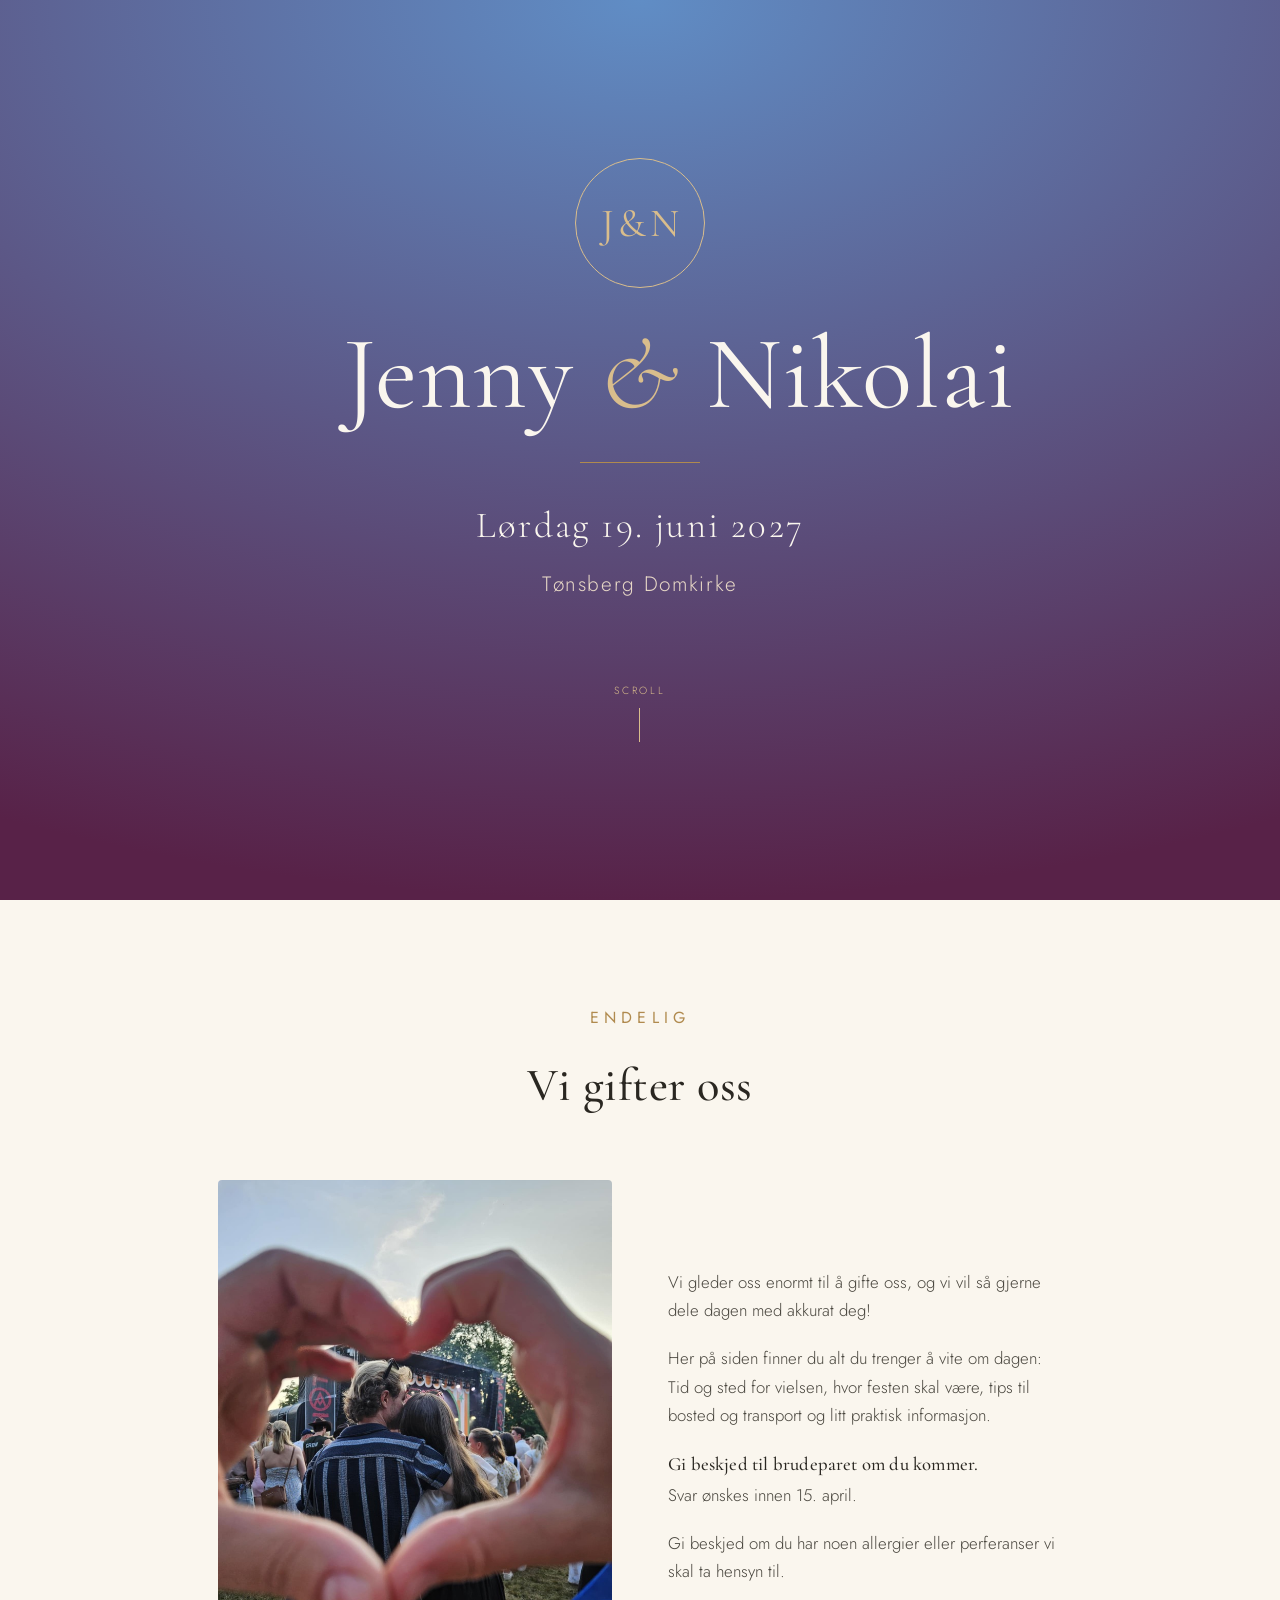
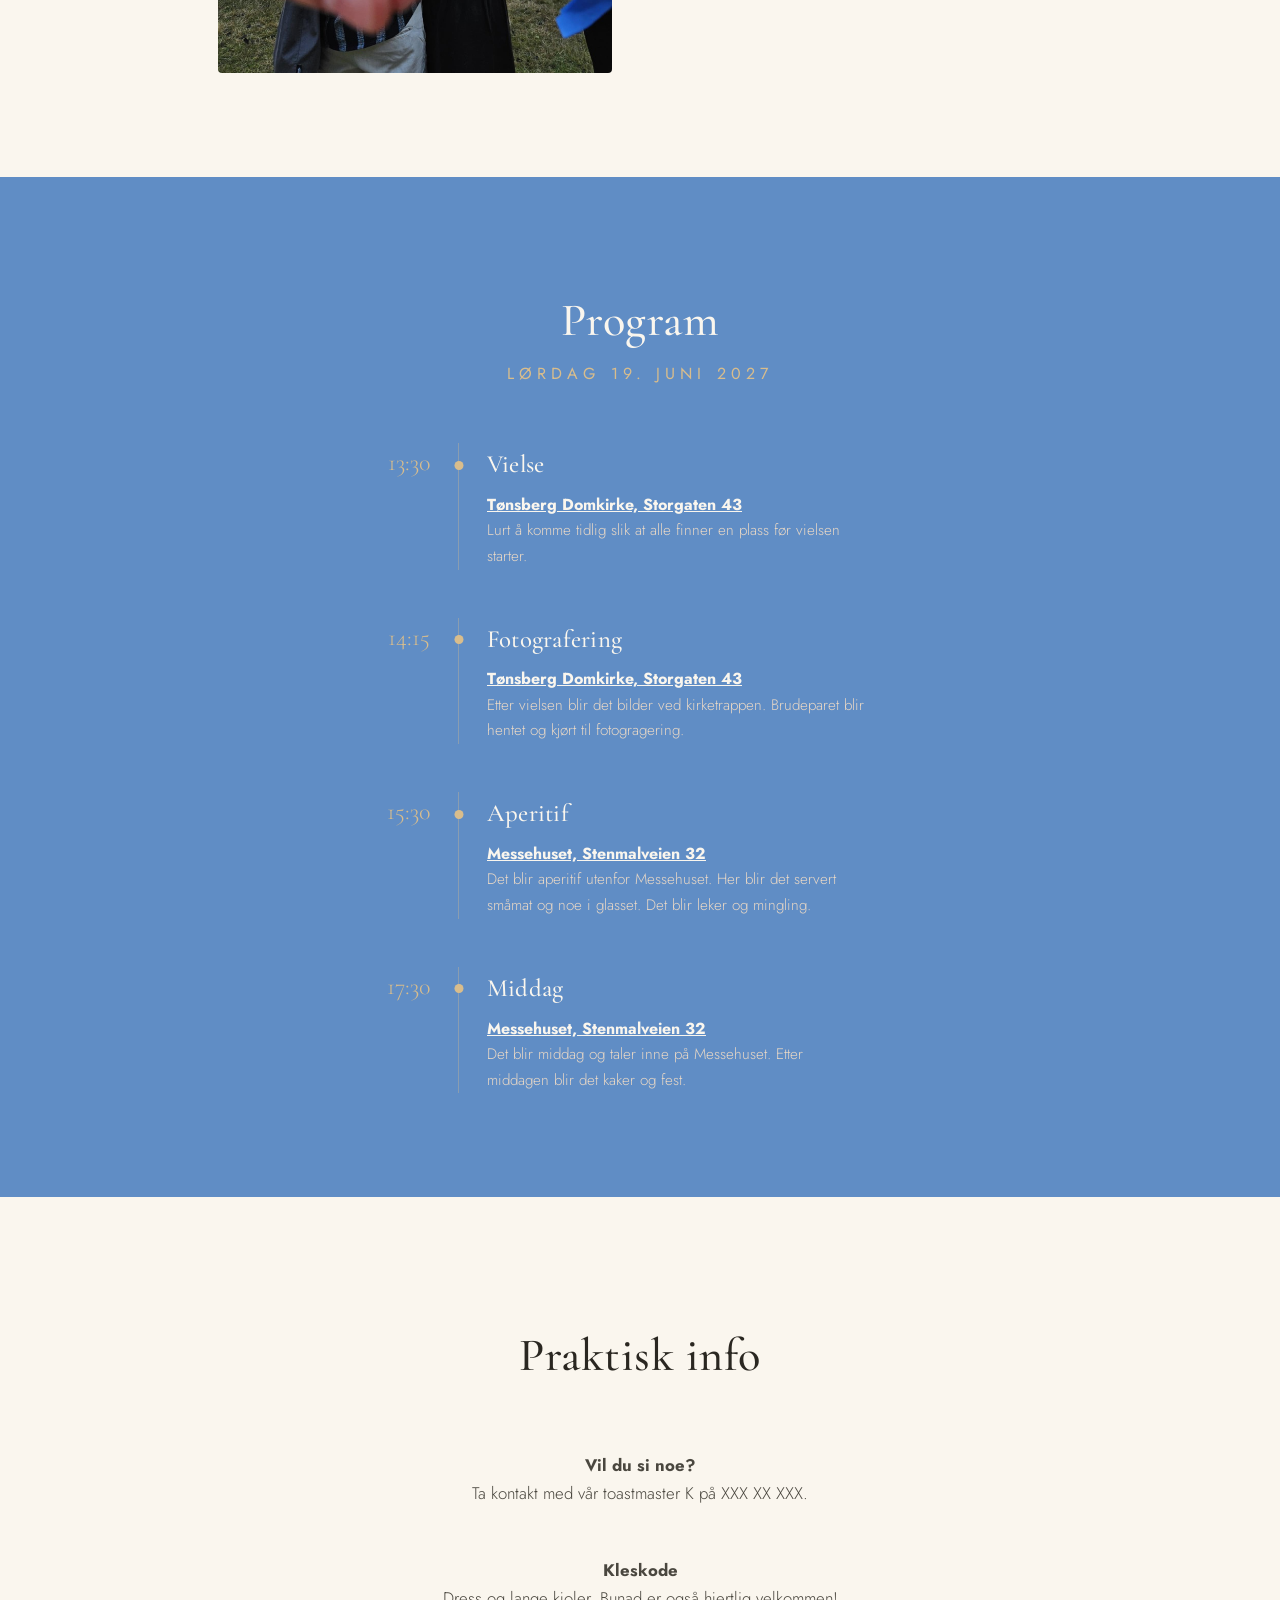
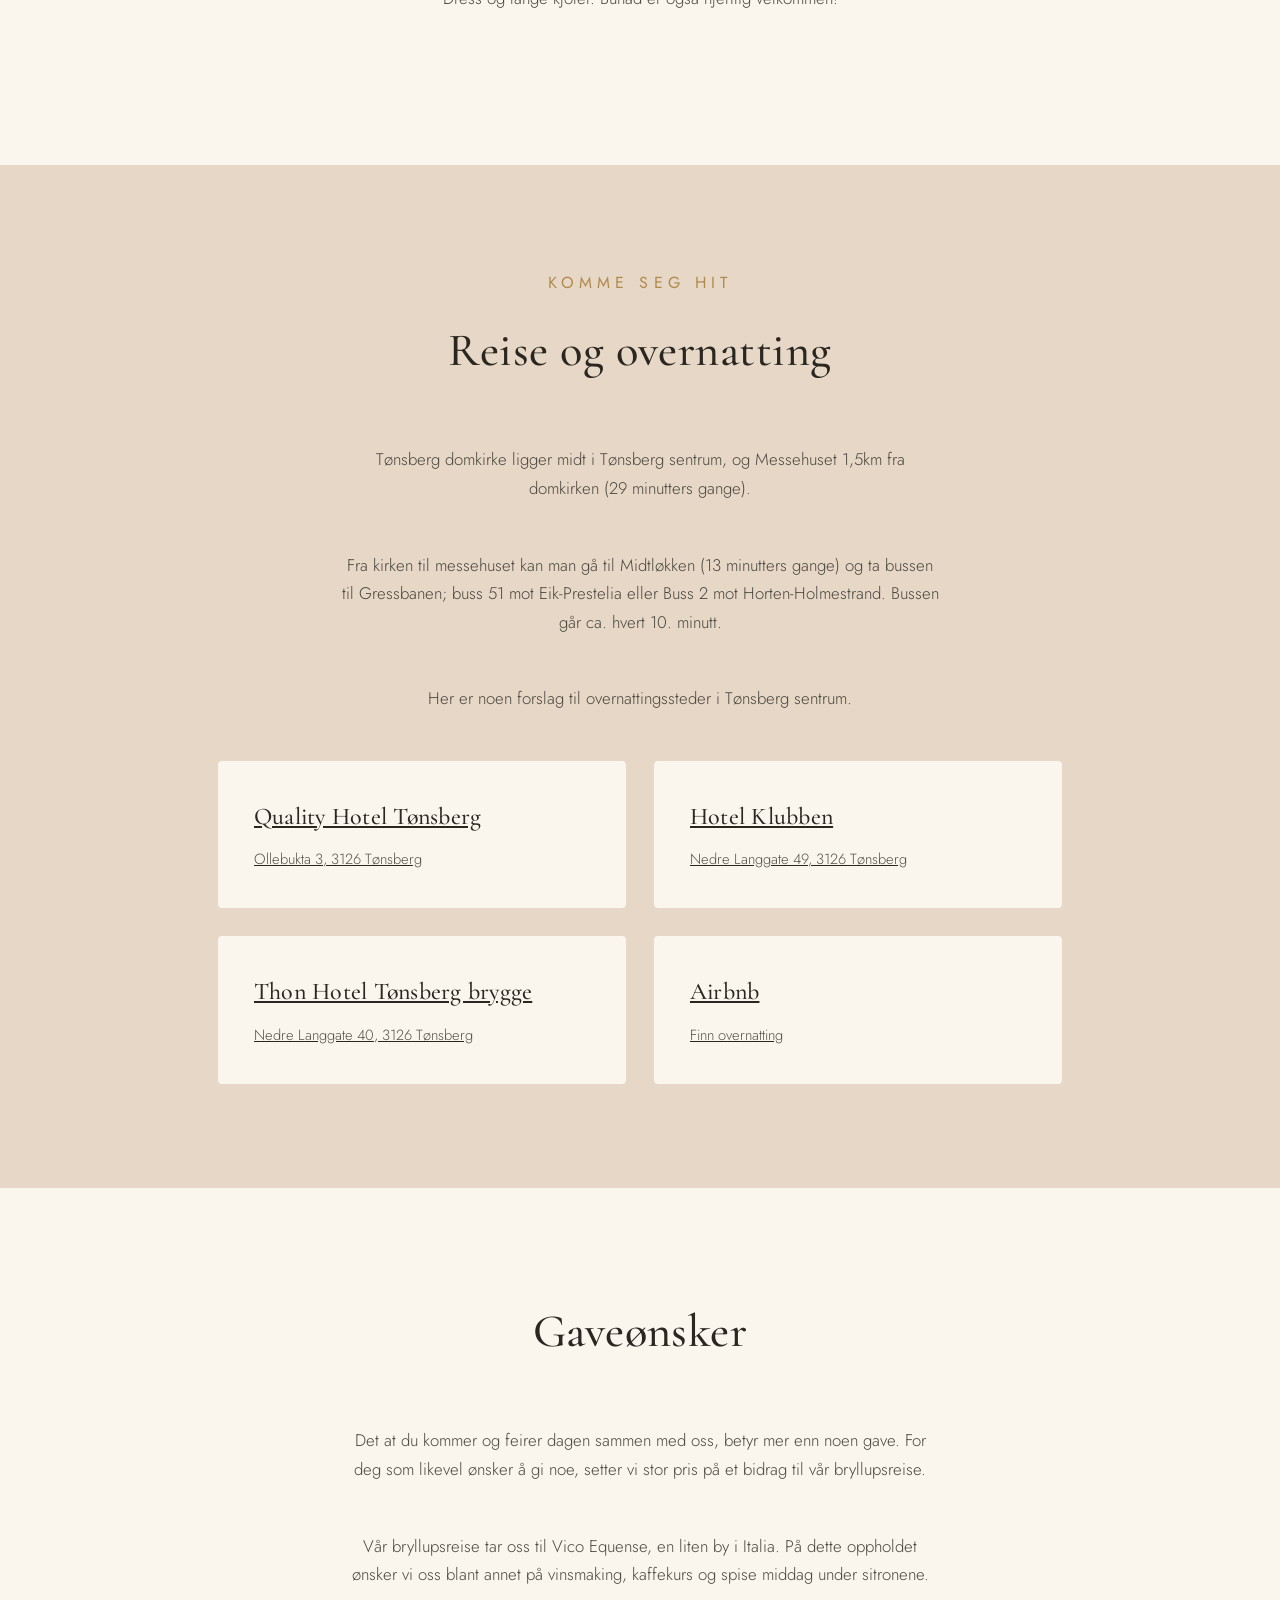
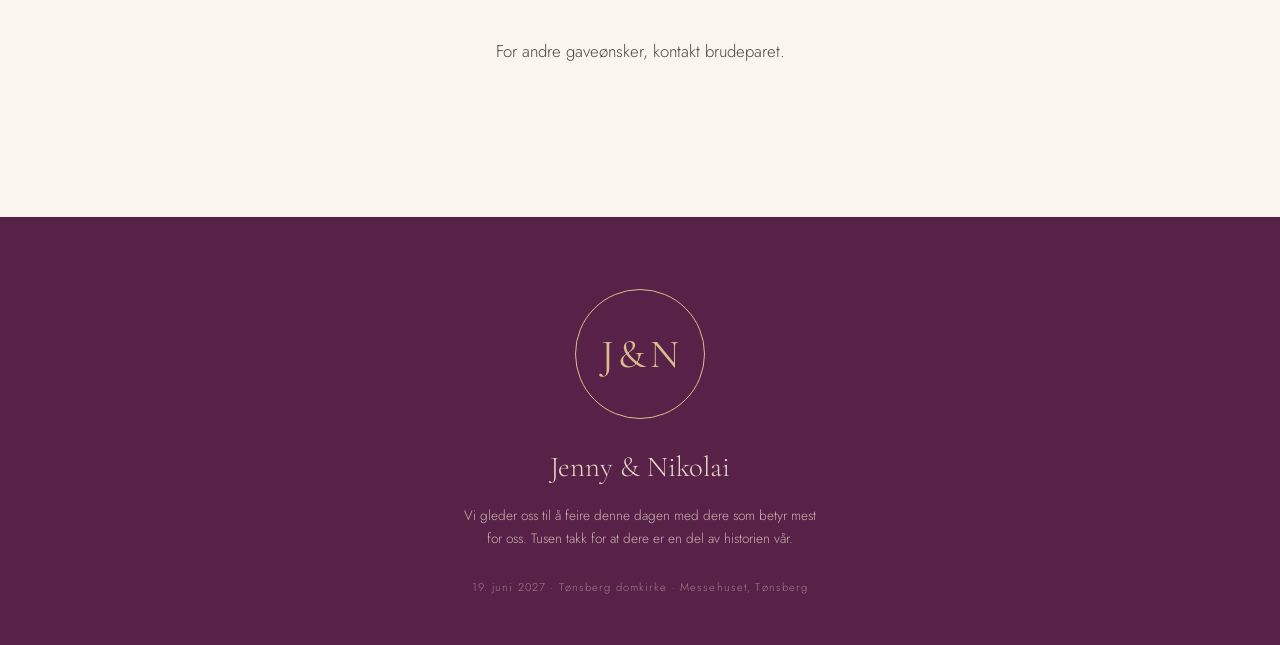
==== commit e246efd6: "Legger til en del detaljer" ====
--- a/index.html
+++ b/index.html
@@ -11,8 +11,8 @@
   :root{
     --ivory: #FAF6EE;
     --blush: #E7D7C6;
-    --forest: #1E3226;
-    --forest-2: #16241C;
+    --forest: #608dc5;
+    --forest-2: #582248;
     --gold: #B08A4E;
     --gold-light: #D9BD8C;
     --ink: #2A2721;
@@ -40,7 +40,7 @@
   .eyebrow{
     font-family: 'Jost', sans-serif;
     font-weight: 400;
-    font-size: 0.75rem;
+    font-size: 1.0rem;
     letter-spacing: 0.32em;
     text-transform: uppercase;
   }
@@ -55,18 +55,21 @@
 
   /* ---------- Motif: monogram ---------- */
   .monogram{
-    width: 92px;
-    height: 92px;
+    width: 130px;
+    height: 130px;
     border: 1px solid currentColor;
-    border-radius: 50%;
+    border-radius: 100%;
     display: flex;
     align-items: center;
     justify-content: center;
     font-family: 'Cormorant Garamond', serif;
-    font-size: 1.9rem;
+    font-size: 2.5rem;
     font-weight: 400;
-    letter-spacing: 0.05em;
-    position: relative;
+    letter-spacing: 0.1em;
+    line-height: 1;
+    /* letter-spacing adds trailing space after the last letter; offset it so the text is optically centered */
+    padding-left: 0.1em;
+    flex-shrink: 0;
   }
 
   /* ---------- Hero ---------- */
@@ -93,12 +96,23 @@
   }
 
   .hero .names{
-    font-size: clamp(3.2rem, 9vw, 6.5rem);
+    font-size: clamp(2.4rem, 9vw, 6.5rem);
     line-height: 1.05;
     font-weight: 400;
     opacity: 0;
     animation: riseIn 1.1s ease forwards 0.35s;
   }
+
+  /* 3-column grid keeps the & exactly centered, directly under the monogram */
+  .hero .names{
+    display: grid;
+    grid-template-columns: 1fr auto 1fr;
+    align-items: baseline;
+    width: 100%;
+    max-width: 1100px;
+  }
+  .hero .names .n1{ text-align: right; }
+  .hero .names .n2{ text-align: left; }
 
   .hero .names em{
     font-style: italic;
@@ -109,7 +123,7 @@
   }
 
   .hero .rule{
-    width: 64px;
+    width: 120px;
     height: 1px;
     background: var(--gold);
     margin: 2rem 0;
@@ -120,7 +134,7 @@
 
   .hero .date{
     font-family: 'Cormorant Garamond', serif;
-    font-size: clamp(1.3rem, 2.5vw, 1.7rem);
+    font-size: clamp(2.3rem, 2.5vw, 1.7rem);
     letter-spacing: 0.06em;
     opacity: 0;
     animation: riseIn 1s ease forwards 0.95s;
@@ -128,7 +142,8 @@
 
   .hero .venue{
     margin-top: 0.6rem;
-    font-size: 0.95rem;
+    margin-bottom: 5.0rem;
+    font-size: 1.3rem;
     letter-spacing: 0.08em;
     color: var(--blush);
     opacity: 0;
@@ -136,8 +151,8 @@
   }
 
   .scroll-cue{
-    position: absolute;
-    bottom: 2.2rem;
+    position: center;
+    bottom: 0.0rem;
     left: 50%;
     transform: translateX(-50%);
     display: flex;
@@ -235,9 +250,9 @@
   .tl-item:last-child{ padding-bottom: 0; }
   .tl-time{
     font-family: 'Cormorant Garamond', serif;
-    font-size: 1.35rem;
+    font-size: 1.5rem;
     text-align: right;
-    padding-top: 0.15rem;
+    padding-top: 0.0rem;
     color: var(--gold-light);
   }
   .tl-line{
@@ -247,7 +262,7 @@
   .tl-line::before{
     content: "";
     position: absolute;
-    top: 0.4rem;
+    top: 1.1rem;
     left: 50%;
     transform: translateX(-50%);
     width: 9px; height: 9px;
@@ -381,12 +396,12 @@
 
 <!-- HERO -->
 <section class="hero">
-  <div class="monogram">J&nbsp;N</div>
-  <p class="eyebrow">Sammen med våre familier</p>
-  <h1 class="names">Jenny <em>&amp;</em> Nikolai</h1>
+  <div class="monogram">J&amp;N</div>
+  <!-- <p class="eyebrow">Sammen med våre familier</p> -->
+  <h1 class="names"><span class="n1">Jenny</span><em>&amp;</em><span class="n2">Nikolai</span></h1>
   <div class="rule"></div>
-  <p class="date">Lørdag 19. juni 2027, kl. 13:30</p>
-  <p class="venue">Tønsberg kirke</p>
+  <p class="date">Lørdag 19. juni 2027</p>
+  <p class="venue">Tønsberg Domkirke</p>
 
   <div class="scroll-cue">
     <span>Scroll</span>
@@ -399,7 +414,7 @@
   <div class="container">
     <div class="section-head reveal">
       <p class="eyebrow">Endelig</p>
-      <h2>Vi skal gifte oss</h2>
+      <h2>Vi gifter oss</h2>
     </div>
 
     <div class="story">
@@ -407,56 +422,141 @@
         <img src="jenny-nikolai.jpeg" alt="Jenny og Nikolai på en konsert, med hendene formet som et hjerte foran linsen">
       </div>
       <div class="reveal">
-        <p>Vi gleder oss enormt til å gifte oss, og vi vil så gjerne dele dagen med akkurat dere.</p>
-        <p>Her på siden finner dere alt dere trenger å vite om dagen — tid og sted for vielsen, hvor festen skal være, og litt praktisk informasjon underveis.</p>
-        <p>Vi kan ikke vente med å se dere 19. juni!</p>
+        <p>Vi gleder oss enormt til å gifte oss, og vi vil så gjerne dele dagen med akkurat deg!</p>
+        <p>Her på siden finner du alt du trenger å vite om dagen: Tid og sted for vielsen, hvor festen skal være, tips til bosted og transport og litt praktisk informasjon.</p>
+        <h3>Gi beskjed til brudeparet om du kommer.</h3>
+        <p>Svar ønskes innen 15. april. 
+        <p>Gi beskjed om du har noen allergier eller perferanser vi skal ta hensyn til.</p>
       </div>
     </div>
   </div>
 </section>
 
-<!-- PRAKTISK INFORMASJON -->
+<!-- Tid og Sted -->
 <section class="section-forest" id="detaljer">
   <div class="container">
     <div class="section-head reveal">
+      <h2>Program</h2>
       <p class="eyebrow">Lørdag 19. juni 2027</p>
-      <h2>Praktisk informasjon</h2>
     </div>
 
     <div class="timeline">
-      <div class="tl-item reveal">
-        <div class="tl-time">13:00</div>
-        <div class="tl-line"></div>
-        <div class="tl-content">
-          <h3>Gjestene ankommer</h3>
-          <p>Vi ber om at dere er på plass i Tønsberg kirke senest kl. 13:00, slik at alle rekker å sette seg før vielsen starter.</p>
-        </div>
-      </div>
       <div class="tl-item reveal">
         <div class="tl-time">13:30</div>
         <div class="tl-line"></div>
         <div class="tl-content">
-          <h3>Vielse</h3>
-          <p>Vielsen finner sted i Tønsberg kirke kl. 13:30.</p>
+          <h3>Vielse</h3> 
+          <h4>
+            <a href="https://www.google.com/maps/place/T%C3%B8nsberg+Domkirke/@59.2691986,10.4019964,941m/data=!3m2!1e3!4b1!4m6!3m5!1s0x4646b7142460b187:0x9e15fec915abed08!8m2!3d59.2691986!4d10.404566!16s%2Fm%2F0hr442p?entry=ttu&g_ep=EgoyMDI2MTEwMy4wIKXMDSoASAFQAw%3D%3D">
+              Tønsberg Domkirke, Storgaten 43
+            </a>
+          </h4>
+          <p>Lurt å komme tidlig slik at alle finner en plass før vielsen starter.</p>
         </div>
       </div>
       <div class="tl-item reveal">
-        <div class="tl-time">Ettermiddag</div>
+        <div class="tl-time">14:15</div>
         <div class="tl-line"></div>
         <div class="tl-content">
           <h3>Fotografering</h3>
-          <p>Etter vielsen tar vi noen bilder med brudefølget, mens resten av gjestene kan forflytte seg videre til festlokalet.</p>
+          <h4>
+            <a href="https://www.google.com/maps/place/T%C3%B8nsberg+Domkirke/@59.2691986,10.4019964,941m/data=!3m2!1e3!4b1!4m6!3m5!1s0x4646b7142460b187:0x9e15fec915abed08!8m2!3d59.2691986!4d10.404566!16s%2Fm%2F0hr442p?entry=ttu&g_ep=EgoyMDI2MTEwMy4wIKXMDSoASAFQAw%3D%3D">
+              Tønsberg Domkirke, Storgaten 43
+            </a>
+          </h4>
+          <p>Etter vielsen blir det bilder ved kirketrappen. Brudeparet blir hentet og kjørt til fotogragering.</p>
         </div>
       </div>
       <div class="tl-item reveal">
-        <div class="tl-time">Kveld</div>
+        <div class="tl-time">15:30</div>
         <div class="tl-line"></div>
         <div class="tl-content">
-          <h3>Middag og fest</h3>
-          <p>Festen holdes på Messehuset i Tønsberg, med middag, taler og dans utover kvelden.</p>
+          <h3>Aperitif</h3>
+          <h4>
+            <a href="https://www.google.com/maps/place/Messehuset/@59.2811282,10.4089777,470m/data=!3m2!1e3!4b1!4m6!3m5!1s0x4646b717dd7d1f4d:0xa6e45c7e68d932a6!8m2!3d59.2811282!4d10.4115473!16s%2Fg%2F1v4k533y?entry=ttu&g_ep=EgoyMDI2MTEwMy4wIKXMDSoASAFQAw%3D%3D">
+              Messehuset, Stenmalveien 32
+            </a>
+          </h4>
+          <p>Det blir aperitif utenfor Messehuset. Her blir det servert småmat og noe i glasset. Det blir leker og mingling.</p>
         </div>
       </div>
-    </div>
+      <div class="tl-item reveal">
+        <div class="tl-time">17:30</div>
+        <div class="tl-line"></div>
+        <div class="tl-content">
+          <h3>Middag</h3>
+          <h4>
+            <a href="https://www.google.com/maps/place/Messehuset/@59.2811282,10.4089777,470m/data=!3m2!1e3!4b1!4m6!3m5!1s0x4646b717dd7d1f4d:0xa6e45c7e68d932a6!8m2!3d59.2811282!4d10.4115473!16s%2Fg%2F1v4k533y?entry=ttu&g_ep=EgoyMDI2MTEwMy4wIKXMDSoASAFQAw%3D%3D">
+              Messehuset, Stenmalveien 32
+            </a>
+          </h4>
+          <p>Det blir middag og taler inne på Messehuset. Etter middagen blir det kaker og fest.</p>
+        </div>
+      </div>
+    </div>
+  </div>
+</section>
+
+<!-- PRAKTISK -->
+<section class="section-ivory" id="PRAKTISK">
+  <div class="container">
+    <div class="section-head reveal">
+      <p class="eyebrow"></p>
+      <h2>Praktisk info</h2>
+    </div>
+
+    <div class="reveal">
+      <p class="registry-copy">
+        <strong>Vil du si noe?</strong><br>
+        Ta kontakt med vår toastmaster K på XXX XX XXX.
+      </p>
+
+      <p class="registry-copy">
+        <strong>Kleskode</strong><br>
+        Dress og lange kjoler. Bunad er også hjertlig velkommen!
+      </p>
+    </div>
+  </div>
+</section>
+
+<!-- REISE OG OVERNATTING -->
+<section class="section-blush" id="reise">
+  <div class="container">
+    <div class="section-head reveal">
+      <p class="eyebrow">Komme seg hit</p>
+      <h2>Reise og overnatting</h2>
+    </div>
+    <p class="registry-copy reveal">Tønsberg domkirke ligger midt i Tønsberg sentrum, og Messehuset 1,5km fra domkirken (29 minutters gange). 
+    <p class="registry-copy reveal">Fra kirken til messehuset kan man gå til Midtløkken (13 minutters gange) og ta bussen til Gressbanen; buss 51 mot Eik-Prestelia eller Buss 2 mot Horten-Holmestrand. Bussen går ca. hvert 10. minutt.</p>
+    <p class="registry-copy reveal">Her er noen forslag til overnattingssteder i Tønsberg sentrum.</p>
+
+  <div class="travel-grid reveal">
+    <a href="https://www.strawberryhotels.com/hotels/norway/tonsberg/quality-hotel-tonsberg/"
+      class="travel-card">
+      <h3>Quality Hotel Tønsberg</h3>
+      <p>Ollebukta 3, 3126 Tønsberg</p>
+    </a>
+
+    <a href="https://www.hotelklubben.no/"
+      class="travel-card">
+      <h3>Hotel Klubben</h3>
+      <p>Nedre Langgate 49, 3126 Tønsberg</p>
+    </a>
+
+    <a href="https://www.thonhotels.no/hoteller/norge/tonsberg/thon-hotel-tonsberg-brygge/"
+      class="travel-card">
+      <h3>Thon Hotel Tønsberg brygge</h3>
+      <p>Nedre Langgate 40, 3126 Tønsberg</p>
+    </a>
+
+    <a href="https://www.airbnb.com/"
+      class="travel-card"
+      target="_blank"
+      rel="noopener noreferrer">
+      <h3>Airbnb</h3>
+      <p>Finn overnatting</p>
+    </a>
+
   </div>
 </section>
 
@@ -464,13 +564,14 @@
 <section class="section-ivory" id="gaver">
   <div class="container">
     <div class="section-head reveal">
-      <p class="eyebrow">Med takknemlighet</p>
+      <!-- <p class="eyebrow">Med takknemlighet</p> -->
       <h2>Gaveønsker</h2>
     </div>
-    <p class="registry-copy reveal">Det at dere kommer og feirer dagen sammen med oss, betyr mer enn noen gave. For dere som likevel ønsker å gi noe, setter vi stor pris på et bidrag til vår felles fremtid.</p>
-
-    <div class="registry-grid reveal">
-      <div class="registry-card">
+    <p class="registry-copy reveal">Det at du kommer og feirer dagen sammen med oss, betyr mer enn noen gave. For deg som likevel ønsker å gi noe, setter vi stor pris på et bidrag til vår bryllupsreise.</p>
+    <p class="registry-copy reveal">Vår bryllupsreise tar oss til Vico Equense, en liten by i Italia. På dette oppholdet ønsker vi oss blant annet på vinsmaking, kaffekurs og spise middag under sitronene.</p>
+    <p class="registry-copy reveal">For andre gaveønsker, kontakt brudeparet.</p>
+    <!-- <div class="registry-grid reveal"> -->
+      <!-- <div class="registry-card">
         <h3>Bryllupsreisen</h3>
         <p>Bidra til reisen vi drømmer om etter bryllupet.</p>
         <a href="#">Les mer</a>
@@ -486,48 +587,15 @@
         <a href="#">Les mer</a>
       </div>
     </div>
-  </div>
-</section>
-
-<!-- REISE OG OVERNATTING -->
-<section class="section-blush" id="reise">
-  <div class="container">
-    <div class="section-head reveal">
-      <p class="eyebrow">Komme seg dit</p>
-      <h2>Reise og overnatting</h2>
-    </div>
-
-    <div class="travel-grid reveal">
-      <div class="travel-card">
-        <p class="eyebrow">Vielse</p>
-        <h3>Tønsberg kirke</h3>
-        <p>Vielsen finner sted kl. 13:30. Det er gangavstand fra store deler av sentrum, og enkelt å finne parkering i nærheten.</p>
-      </div>
-      <div class="travel-card">
-        <p class="eyebrow">Fest</p>
-        <h3>Messehuset, Tønsberg</h3>
-        <p>Selve festen holdes på Messehuset, en kort tur fra kirken. Vi kommer tilbake med nærmere informasjon om transport mellom kirken og festlokalet.</p>
-      </div>
-      <div class="travel-card">
-        <p class="eyebrow">Overnatting</p>
-        <h3>Hoteller i Tønsberg</h3>
-        <p>Tønsberg har flere gode hotellalternativer sentralt i byen. Vi anbefaler å bestille rom i god tid, gjerne innen våren 2027.</p>
-      </div>
-      <div class="travel-card">
-        <p class="eyebrow">Vær</p>
-        <h3>Juni i Tønsberg</h3>
-        <p>Forvent en fin forsommerdag, men ta gjerne med et lett ytterplagg til utover kvelden.</p>
-      </div>
-    </div>
-  </div>
+  </div> -->
 </section>
 
 <!-- FOOTER -->
 <footer>
-  <div class="monogram">J&nbsp;N</div>
+  <div class="monogram">J&amp;N</div>
   <p class="names">Jenny &amp; Nikolai</p>
   <p class="thanks">Vi gleder oss til å feire denne dagen med dere som betyr mest for oss. Tusen takk for at dere er en del av historien vår.</p>
-  <p class="fine">19. juni 2027 · Tønsberg kirke · Messehuset, Tønsberg</p>
+  <p class="fine">19. juni 2027 · Tønsberg domkirke · Messehuset, Tønsberg</p>
 </footer>
 
 <script>
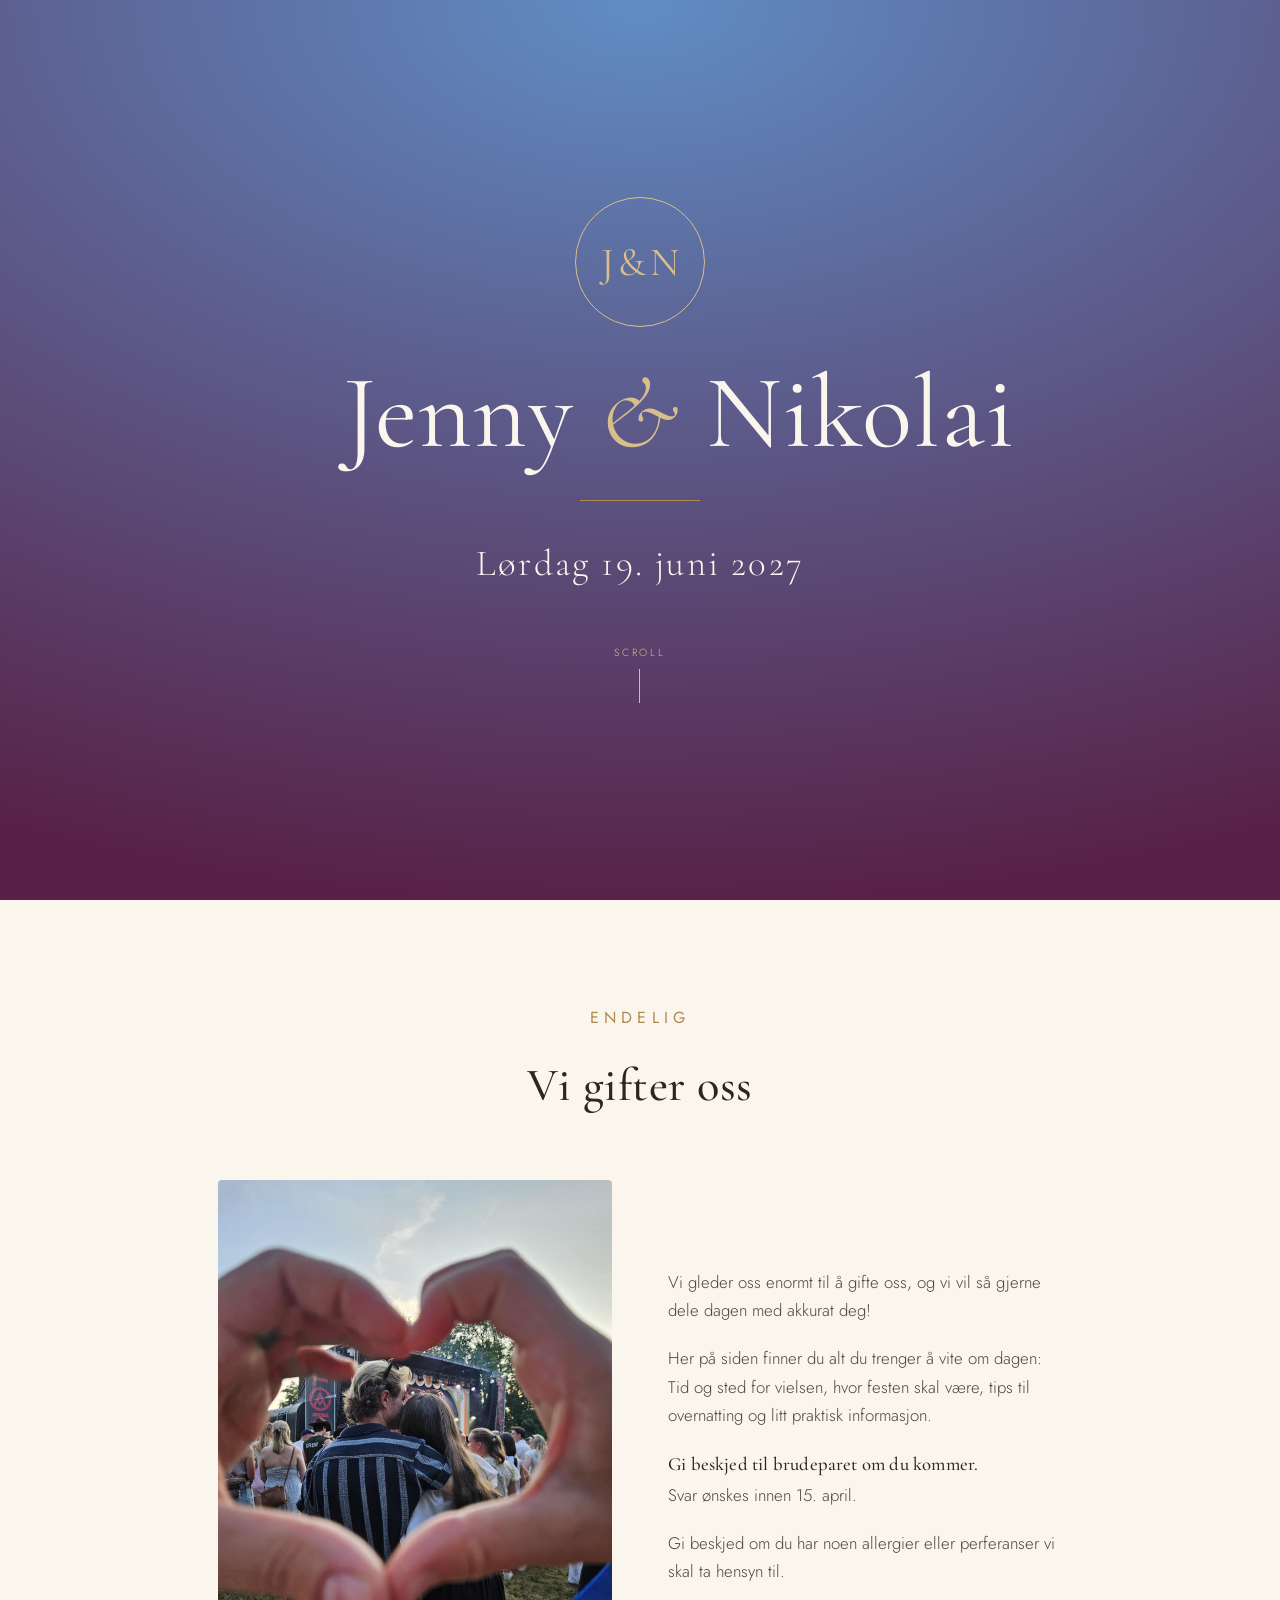
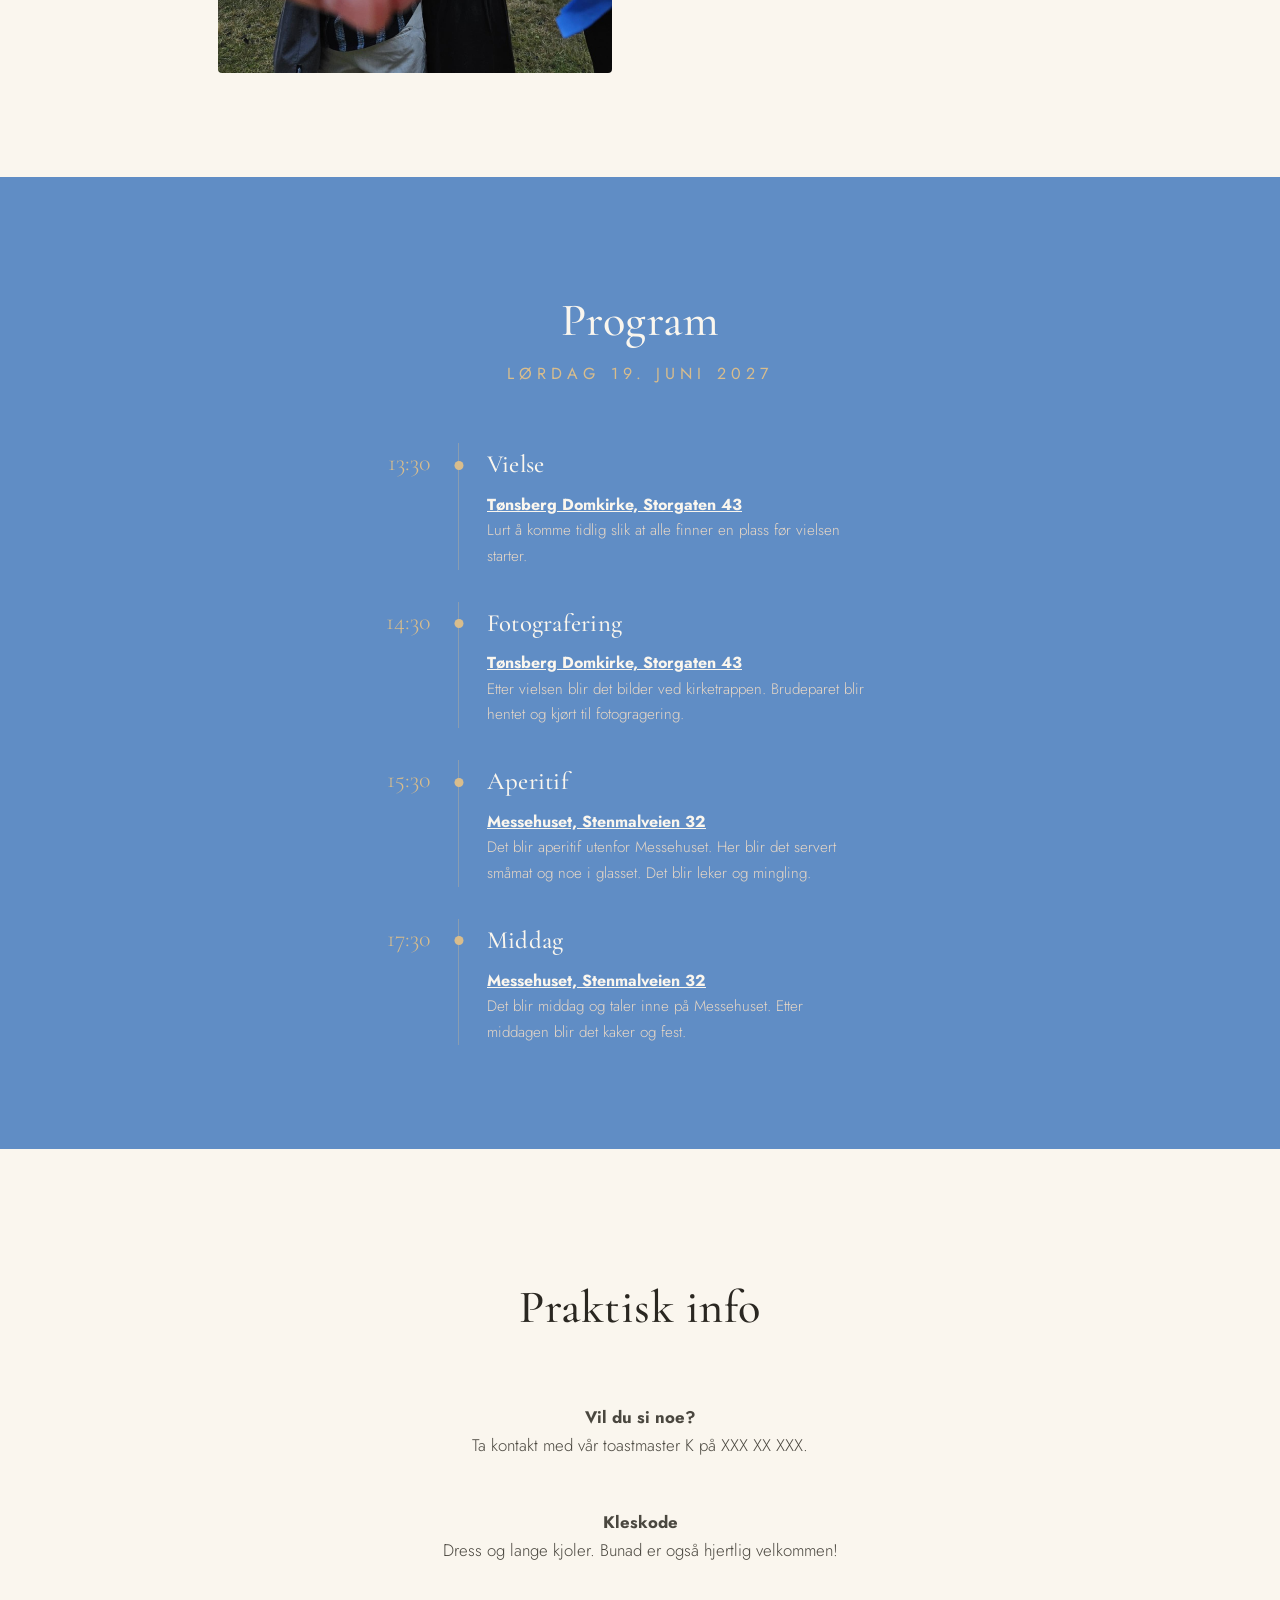
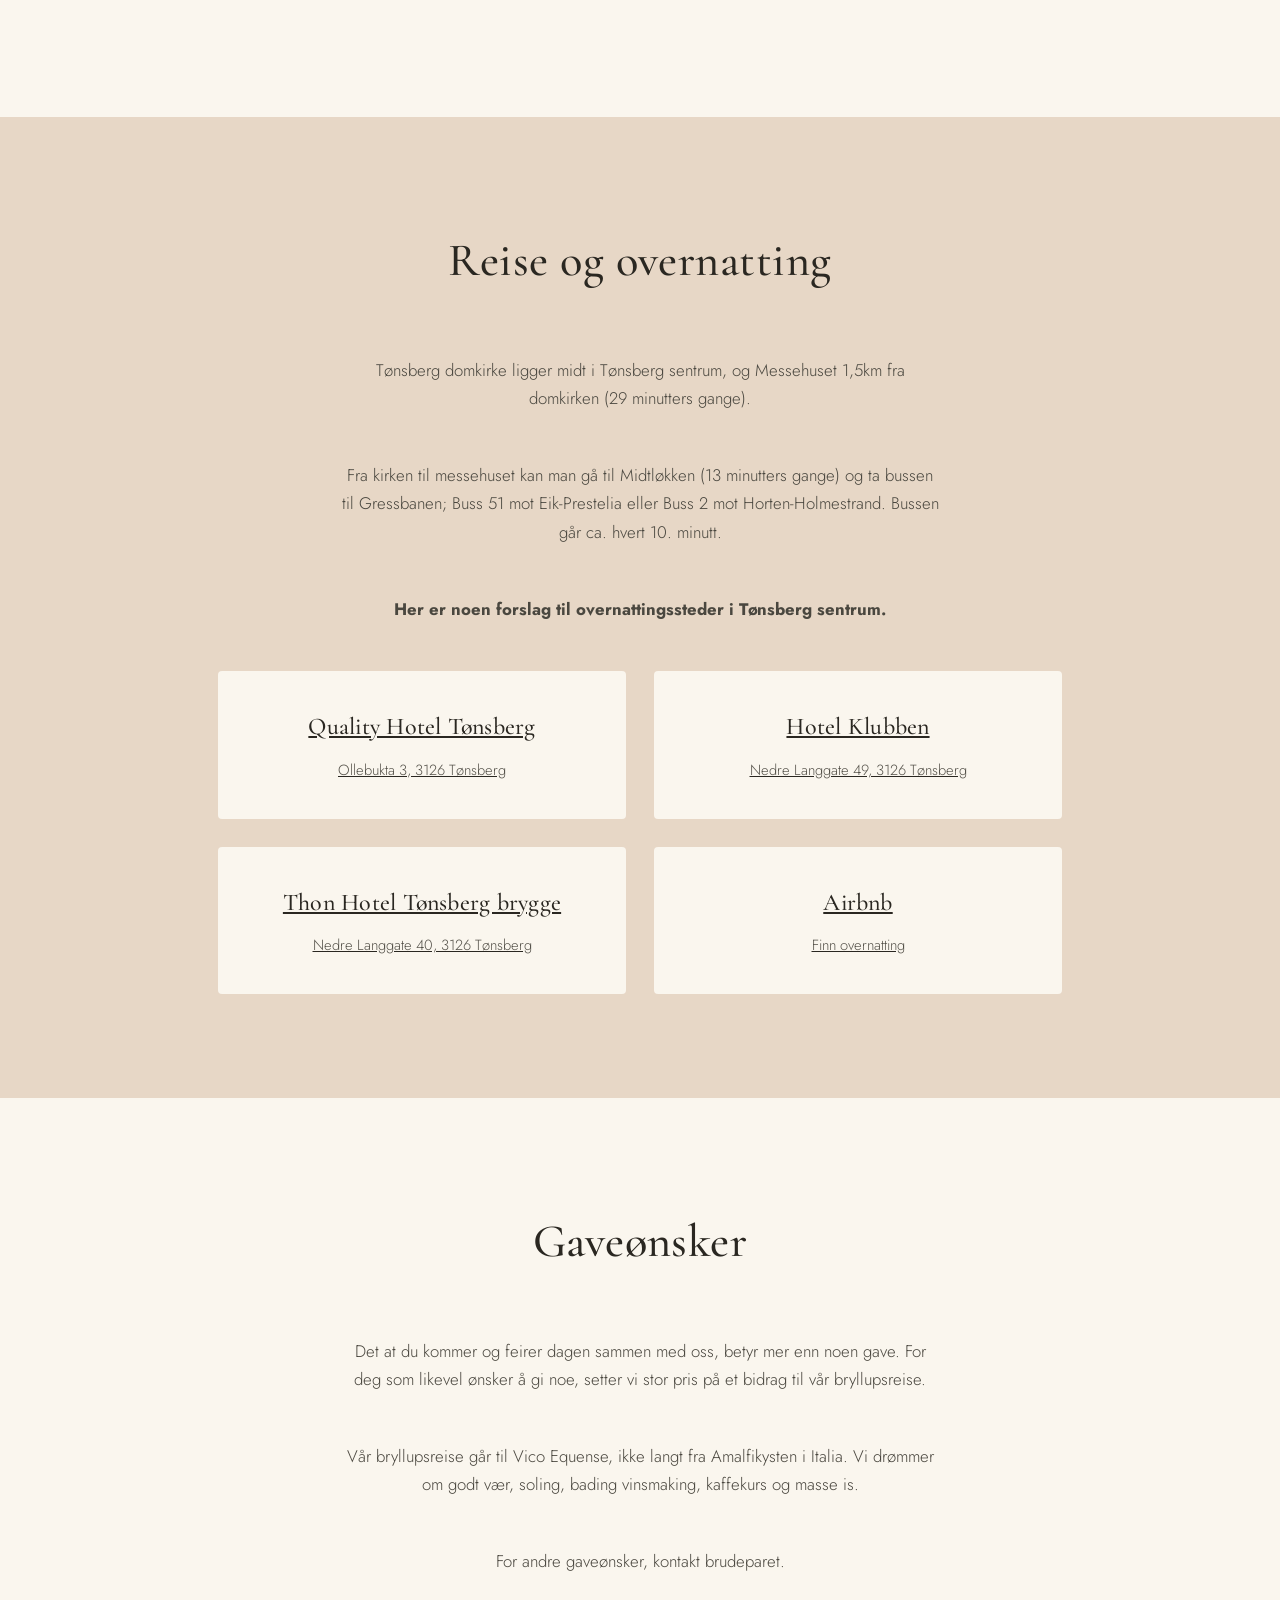
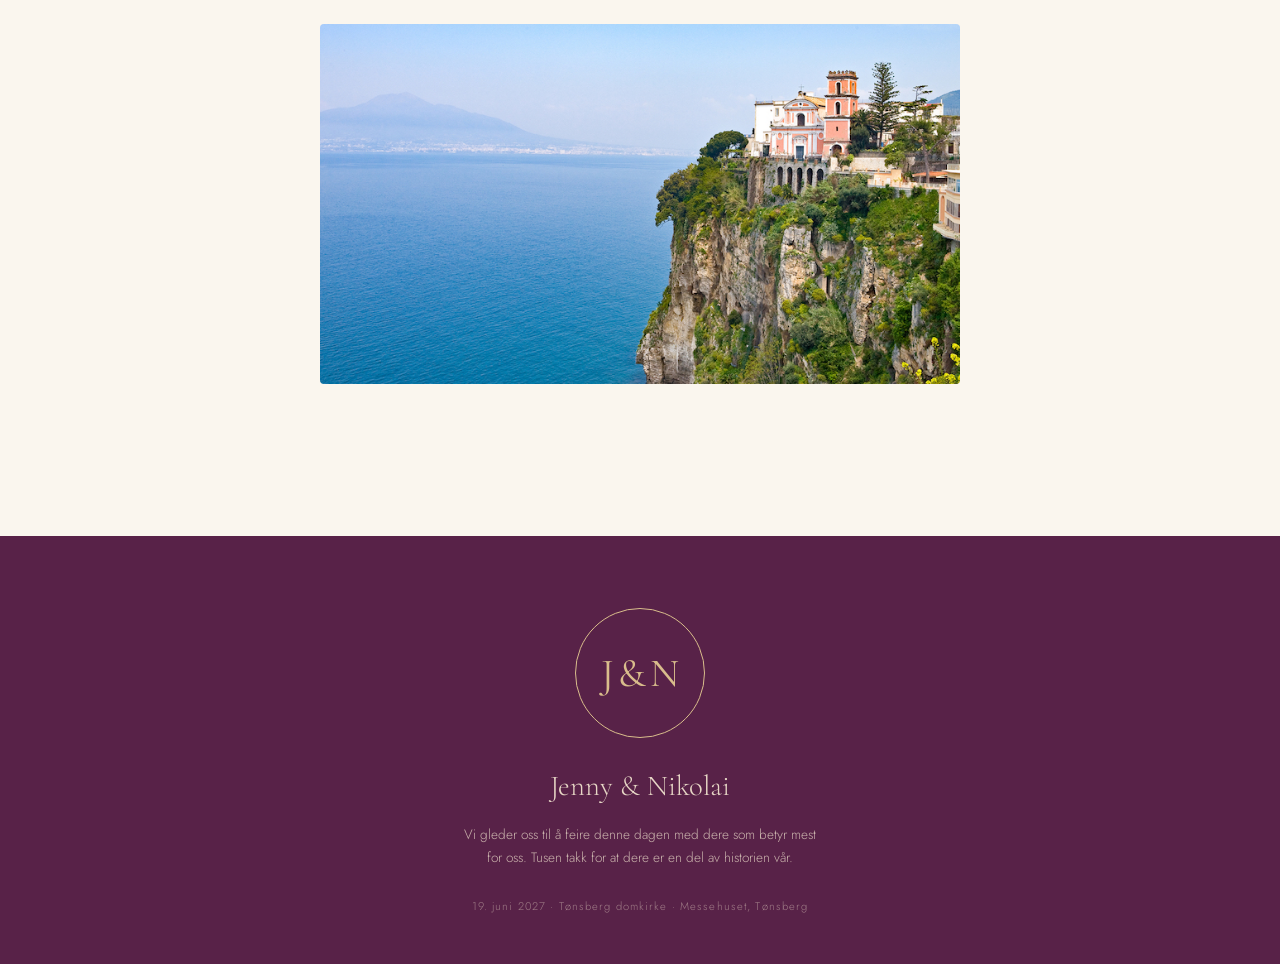
==== commit d25add2a: "Legger til bilde av Vico" ====
--- a/index.html
+++ b/index.html
@@ -138,6 +138,7 @@
     letter-spacing: 0.06em;
     opacity: 0;
     animation: riseIn 1s ease forwards 0.95s;
+    padding-bottom: 3.0rem;
   }
 
   .hero .venue{
@@ -244,7 +245,7 @@
     display: grid;
     grid-template-columns: 110px 1px 1fr;
     gap: 1.75rem;
-    padding-bottom: 3rem;
+    padding-bottom: 2rem;
     position: relative;
   }
   .tl-item:last-child{ padding-bottom: 0; }
@@ -306,11 +307,11 @@
     transform: translateY(-4px);
   }
   .registry-card h3{
-    font-size: 1.4rem;
+    font-size: 1.5rem;
     margin-bottom: 0.5rem;
   }
   .registry-card p{
-    font-size: 0.85rem;
+    font-size: 1.0rem;
     color: #6b6759;
     margin-bottom: 1.25rem;
   }
@@ -339,13 +340,28 @@
   .travel-card h3{
     font-size: 1.5rem;
     margin-bottom: 0.6rem;
-  }
-  .travel-card p{ color: #55524a; font-size: 0.92rem; }
+    text-align: center;
+  }
+  .travel-card p{ color: #55524a; font-size: 0.92rem; text-align: center;}
   .travel-card .meta{
     margin-top: 1rem;
     font-size: 0.8rem;
     letter-spacing: 0.05em;
     color: var(--gold);
+  }
+
+    .gift-photo{
+    max-width: 640px;
+    margin: 0 auto 3rem;
+    aspect-ratio: 16/9;
+    border-radius: 4px;
+    overflow: hidden;
+  }
+  .gift-photo img{
+    width: 100%;
+    height: 100%;
+    object-fit: cover;
+    display: block;
   }
 
   /* ---------- Footer ---------- */
@@ -401,7 +417,7 @@
   <h1 class="names"><span class="n1">Jenny</span><em>&amp;</em><span class="n2">Nikolai</span></h1>
   <div class="rule"></div>
   <p class="date">Lørdag 19. juni 2027</p>
-  <p class="venue">Tønsberg Domkirke</p>
+  <!-- <p class="venue">Tønsberg Domkirke</p> -->
 
   <div class="scroll-cue">
     <span>Scroll</span>
@@ -423,7 +439,7 @@
       </div>
       <div class="reveal">
         <p>Vi gleder oss enormt til å gifte oss, og vi vil så gjerne dele dagen med akkurat deg!</p>
-        <p>Her på siden finner du alt du trenger å vite om dagen: Tid og sted for vielsen, hvor festen skal være, tips til bosted og transport og litt praktisk informasjon.</p>
+        <p>Her på siden finner du alt du trenger å vite om dagen: Tid og sted for vielsen, hvor festen skal være, tips til overnatting og litt praktisk informasjon.</p>
         <h3>Gi beskjed til brudeparet om du kommer.</h3>
         <p>Svar ønskes innen 15. april. 
         <p>Gi beskjed om du har noen allergier eller perferanser vi skal ta hensyn til.</p>
@@ -455,7 +471,7 @@
         </div>
       </div>
       <div class="tl-item reveal">
-        <div class="tl-time">14:15</div>
+        <div class="tl-time">14:30</div>
         <div class="tl-line"></div>
         <div class="tl-content">
           <h3>Fotografering</h3>
@@ -523,12 +539,14 @@
 <section class="section-blush" id="reise">
   <div class="container">
     <div class="section-head reveal">
-      <p class="eyebrow">Komme seg hit</p>
+      <!-- <p class="eyebrow">Komme seg hit</p> -->
       <h2>Reise og overnatting</h2>
     </div>
     <p class="registry-copy reveal">Tønsberg domkirke ligger midt i Tønsberg sentrum, og Messehuset 1,5km fra domkirken (29 minutters gange). 
-    <p class="registry-copy reveal">Fra kirken til messehuset kan man gå til Midtløkken (13 minutters gange) og ta bussen til Gressbanen; buss 51 mot Eik-Prestelia eller Buss 2 mot Horten-Holmestrand. Bussen går ca. hvert 10. minutt.</p>
-    <p class="registry-copy reveal">Her er noen forslag til overnattingssteder i Tønsberg sentrum.</p>
+    <p class="registry-copy reveal">Fra kirken til messehuset kan man gå til Midtløkken (13 minutters gange) og ta bussen til Gressbanen; Buss 51 mot Eik-Prestelia eller Buss 2 mot Horten-Holmestrand. Bussen går ca. hvert 10. minutt.</p>
+    <p class="registry-copy reveal">
+      <strong>Her er noen forslag til overnattingssteder i Tønsberg sentrum.</strong><br>
+    </p>
 
   <div class="travel-grid reveal">
     <a href="https://www.strawberryhotels.com/hotels/norway/tonsberg/quality-hotel-tonsberg/"
@@ -568,26 +586,11 @@
       <h2>Gaveønsker</h2>
     </div>
     <p class="registry-copy reveal">Det at du kommer og feirer dagen sammen med oss, betyr mer enn noen gave. For deg som likevel ønsker å gi noe, setter vi stor pris på et bidrag til vår bryllupsreise.</p>
-    <p class="registry-copy reveal">Vår bryllupsreise tar oss til Vico Equense, en liten by i Italia. På dette oppholdet ønsker vi oss blant annet på vinsmaking, kaffekurs og spise middag under sitronene.</p>
+    <p class="registry-copy reveal">Vår bryllupsreise går til Vico Equense, ikke langt fra Amalfikysten i Italia. Vi drømmer om godt vær, soling, bading vinsmaking, kaffekurs og masse is.</p>
     <p class="registry-copy reveal">For andre gaveønsker, kontakt brudeparet.</p>
-    <!-- <div class="registry-grid reveal"> -->
-      <!-- <div class="registry-card">
-        <h3>Bryllupsreisen</h3>
-        <p>Bidra til reisen vi drømmer om etter bryllupet.</p>
-        <a href="#">Les mer</a>
-      </div>
-      <div class="registry-card">
-        <h3>Hjemmet vårt</h3>
-        <p>Til innredning og ting vi trenger i det nye hjemmet.</p>
-        <a href="#">Les mer</a>
-      </div>
-      <div class="registry-card">
-        <h3>Opplevelser</h3>
-        <p>En god middag, en danseleksjon, eller noe annet gøy sammen.</p>
-        <a href="#">Les mer</a>
-      </div>
-    </div>
-  </div> -->
+    <figure class="gift-photo reveal">
+      <img src="vico-equense.jpg" alt="Vico Equense ved kysten sør for Napoli" onerror="this.closest('figure').style.display='none'">
+    </figure>
 </section>
 
 <!-- FOOTER -->
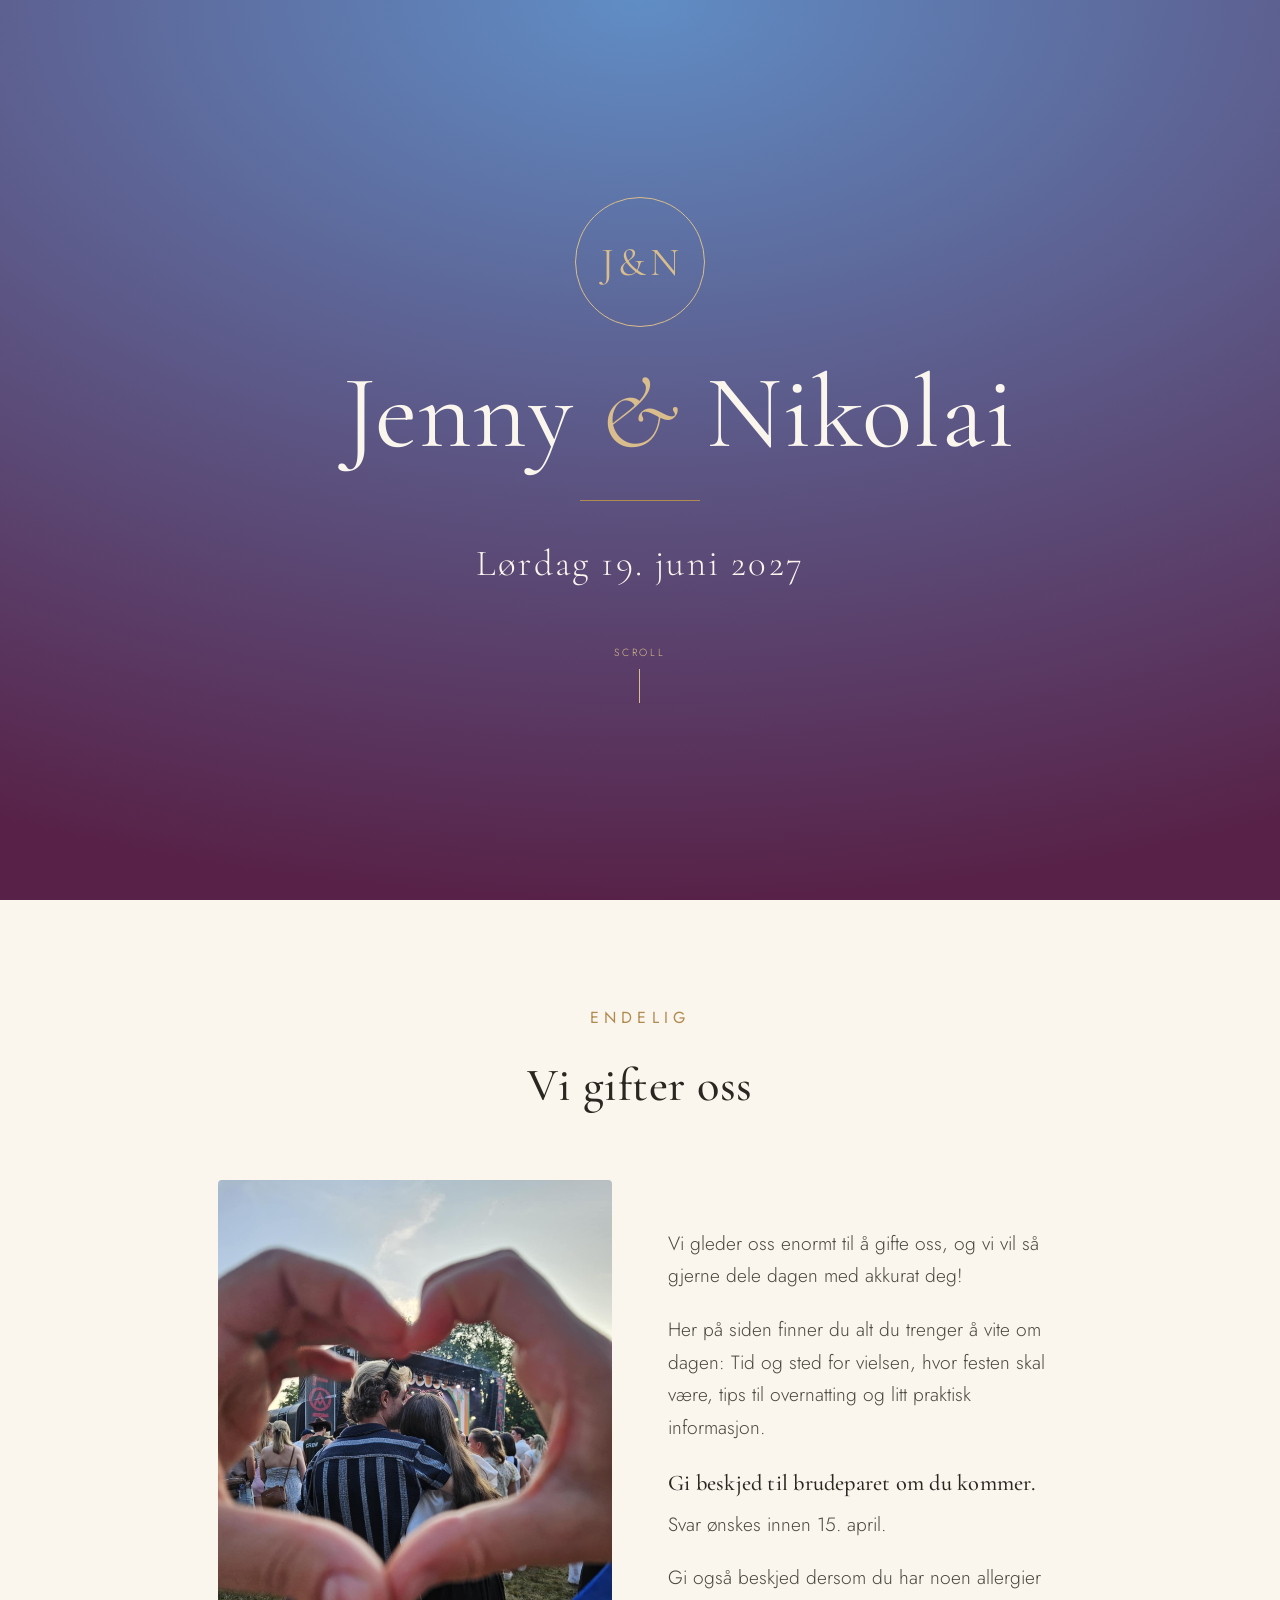
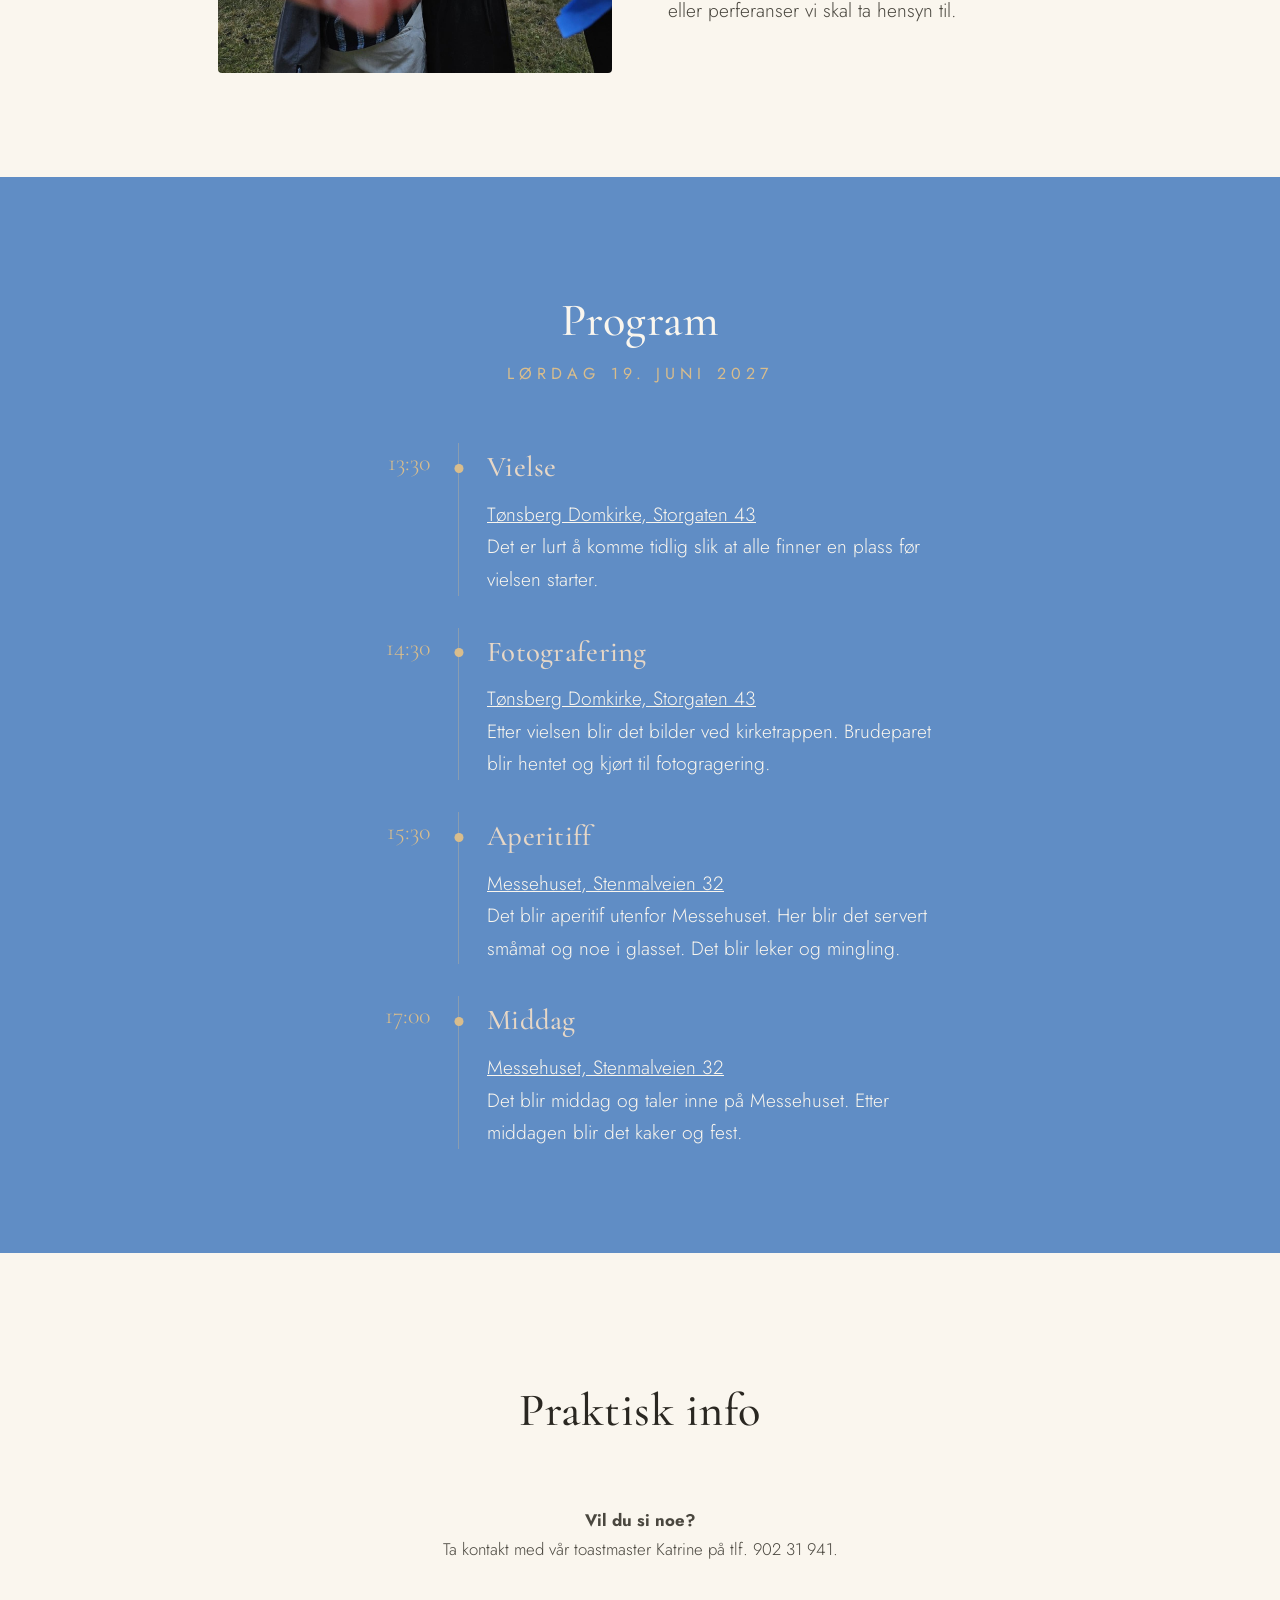
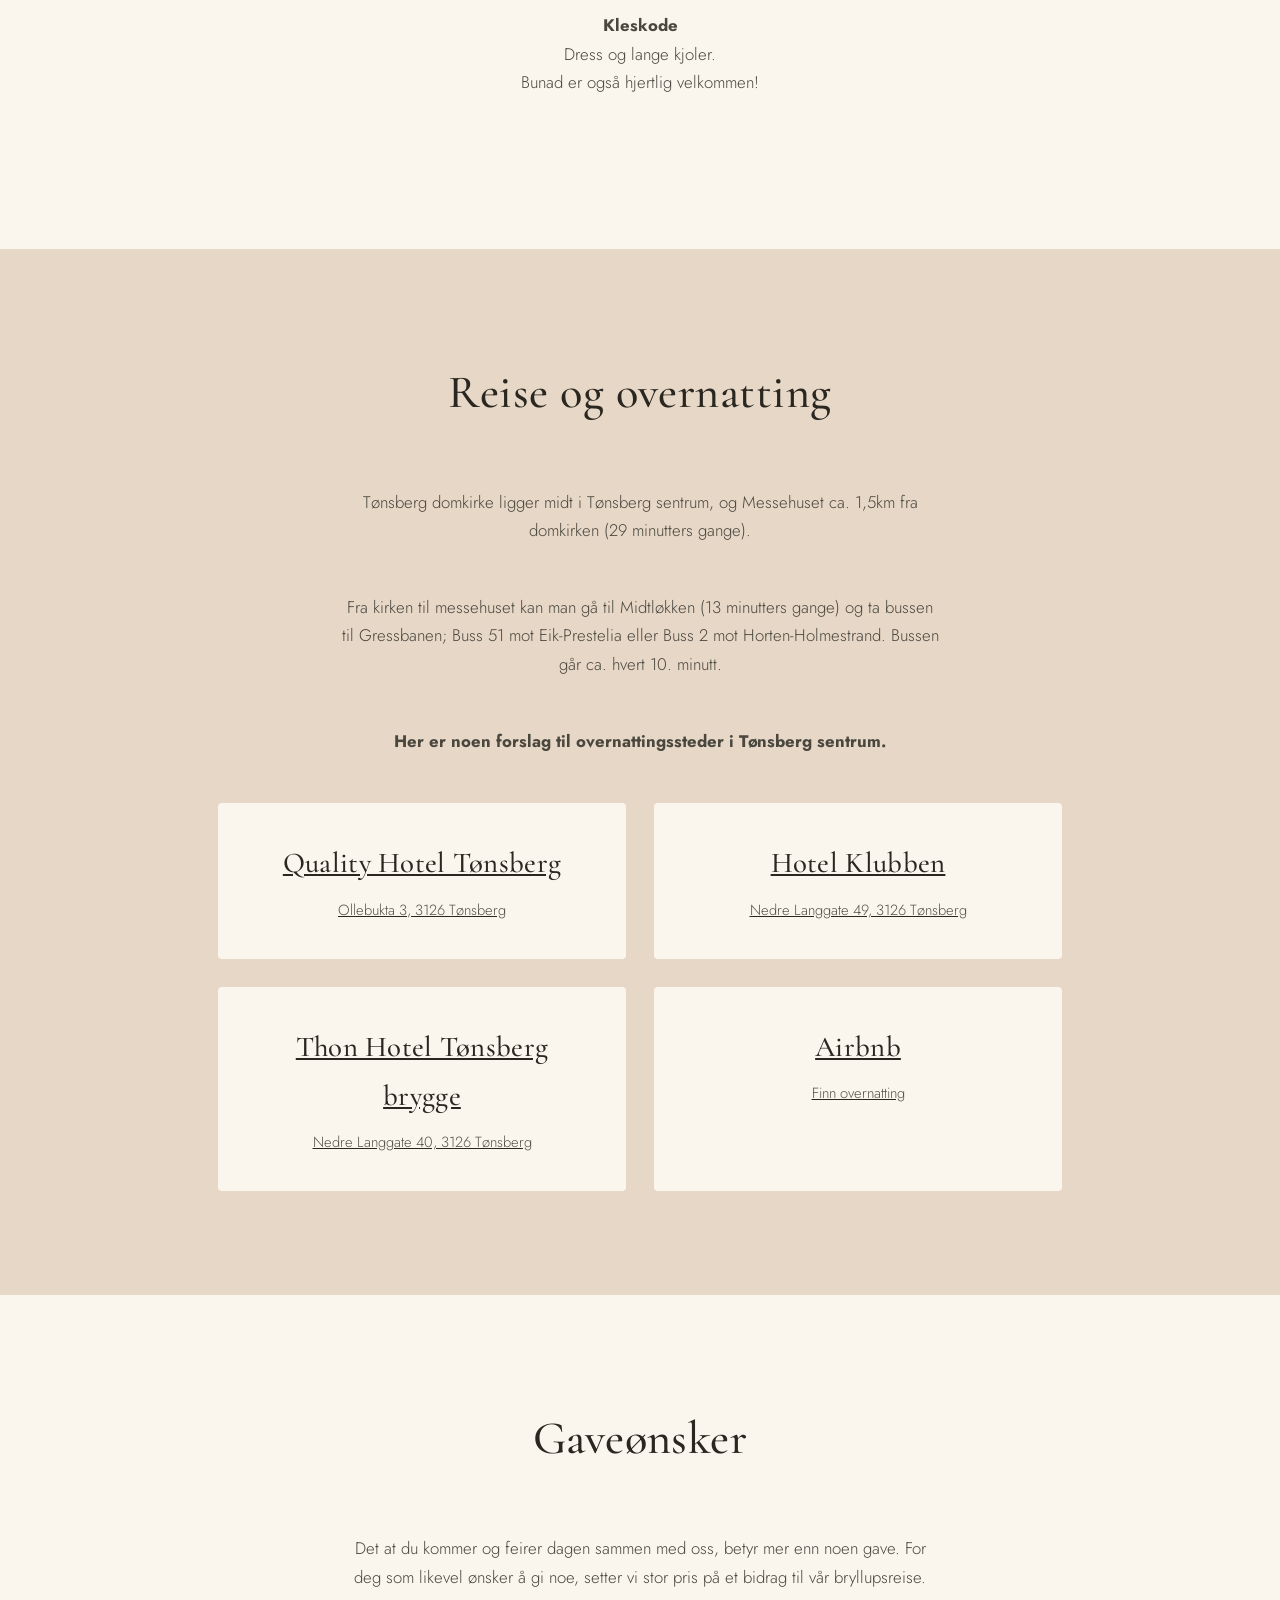
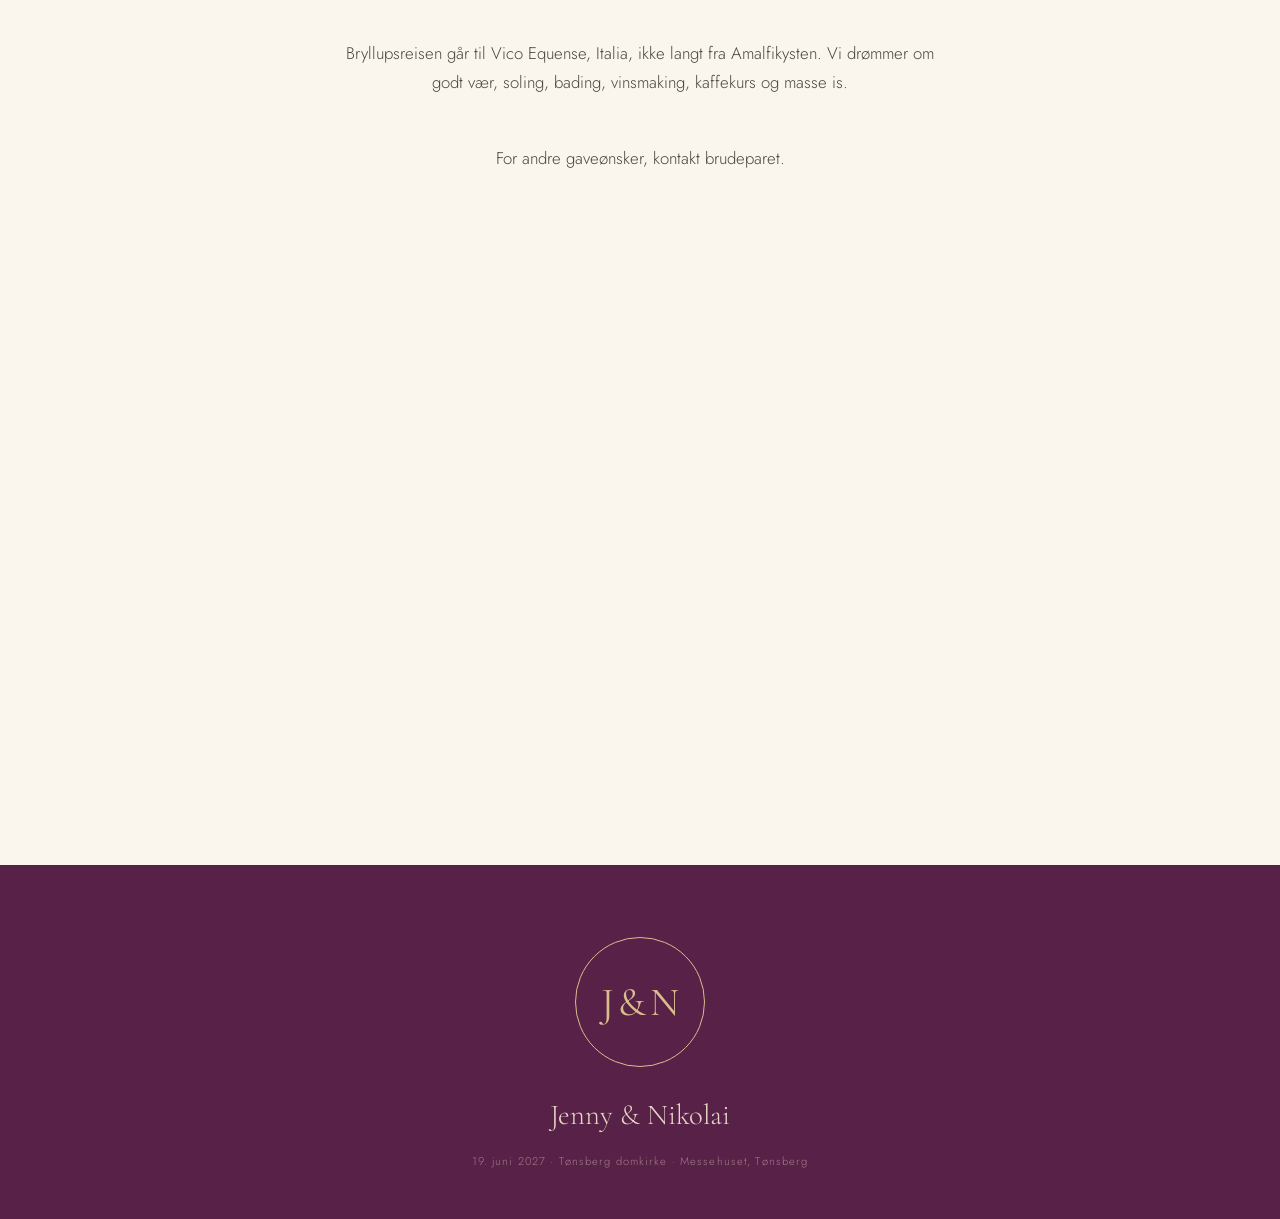
==== commit 1ade512b: "Legger til spleis" ====
--- a/index.html
+++ b/index.html
@@ -230,11 +230,16 @@
     display: block;
   }
   .story p{
-    margin-bottom: 1.2rem;
-    font-size: 1.05rem;
+    margin-bottom: 1.3rem;
+    font-size: 1.2rem;
     color: #4a473f;
   }
   .story p:last-child{ margin-bottom: 0; }
+  .story h3{
+    font-size: 1.4rem;
+    font-weight: 500;
+    margin-bottom: 0.35rem;
+  }
 
   /* ---------- Timeline (Event Details) ---------- */
   .timeline{
@@ -263,7 +268,7 @@
   .tl-line::before{
     content: "";
     position: absolute;
-    top: 1.1rem;
+    top: 1.3rem;
     left: 50%;
     transform: translateX(-50%);
     width: 9px; height: 9px;
@@ -271,13 +276,13 @@
     background: var(--gold-light);
   }
   .tl-content h3{
-    font-size: 1.55rem;
+    font-size: 1.8rem;
     font-weight: 500;
     margin-bottom: 0.35rem;
+    color: var(--blush);
   }
   .tl-content p{
-    font-size: 0.95rem;
-    color: var(--blush);
+    font-size: 1.2rem;
     max-width: 42ch;
   }
 
@@ -307,17 +312,17 @@
     transform: translateY(-4px);
   }
   .registry-card h3{
-    font-size: 1.5rem;
+    font-size: 1.8rem;
     margin-bottom: 0.5rem;
   }
   .registry-card p{
-    font-size: 1.0rem;
+    font-size: 1.2rem;
     color: #6b6759;
     margin-bottom: 1.25rem;
   }
   .registry-card a{
     display: inline-block;
-    font-size: 0.7rem;
+    font-size: 1.0rem;
     letter-spacing: 0.2em;
     text-transform: uppercase;
     text-decoration: none;
@@ -338,14 +343,14 @@
   }
   .travel-card .eyebrow{ color: var(--gold); margin-bottom: 0.6rem; }
   .travel-card h3{
-    font-size: 1.5rem;
+    font-size: 1.8rem;
     margin-bottom: 0.6rem;
     text-align: center;
   }
   .travel-card p{ color: #55524a; font-size: 0.92rem; text-align: center;}
   .travel-card .meta{
     margin-top: 1rem;
-    font-size: 0.8rem;
+    font-size: 1.2rem;
     letter-spacing: 0.05em;
     color: var(--gold);
   }
@@ -362,6 +367,18 @@
     height: 100%;
     object-fit: cover;
     display: block;
+  }
+
+  .spleis-container {
+  display: flex;
+  justify-content: center;
+  width: 100%;
+  margin: 30px auto;
+  }
+
+  .spleis-container iframe {
+    max-width: 100%;
+    border: none;
   }
 
   /* ---------- Footer ---------- */
@@ -432,7 +449,6 @@
       <p class="eyebrow">Endelig</p>
       <h2>Vi gifter oss</h2>
     </div>
-
     <div class="story">
       <div class="story-photo reveal">
         <img src="jenny-nikolai.jpeg" alt="Jenny og Nikolai på en konsert, med hendene formet som et hjerte foran linsen">
@@ -442,7 +458,7 @@
         <p>Her på siden finner du alt du trenger å vite om dagen: Tid og sted for vielsen, hvor festen skal være, tips til overnatting og litt praktisk informasjon.</p>
         <h3>Gi beskjed til brudeparet om du kommer.</h3>
         <p>Svar ønskes innen 15. april. 
-        <p>Gi beskjed om du har noen allergier eller perferanser vi skal ta hensyn til.</p>
+        <p>Gi også beskjed dersom du har noen allergier eller perferanser vi skal ta hensyn til.</p>
       </div>
     </div>
   </div>
@@ -462,12 +478,12 @@
         <div class="tl-line"></div>
         <div class="tl-content">
           <h3>Vielse</h3> 
-          <h4>
+          <p>
             <a href="https://www.google.com/maps/place/T%C3%B8nsberg+Domkirke/@59.2691986,10.4019964,941m/data=!3m2!1e3!4b1!4m6!3m5!1s0x4646b7142460b187:0x9e15fec915abed08!8m2!3d59.2691986!4d10.404566!16s%2Fm%2F0hr442p?entry=ttu&g_ep=EgoyMDI2MTEwMy4wIKXMDSoASAFQAw%3D%3D">
               Tønsberg Domkirke, Storgaten 43
             </a>
-          </h4>
-          <p>Lurt å komme tidlig slik at alle finner en plass før vielsen starter.</p>
+          </p>
+          <p>Det er lurt å komme tidlig slik at alle finner en plass før vielsen starter.</p>
         </div>
       </div>
       <div class="tl-item reveal">
@@ -475,11 +491,9 @@
         <div class="tl-line"></div>
         <div class="tl-content">
           <h3>Fotografering</h3>
-          <h4>
-            <a href="https://www.google.com/maps/place/T%C3%B8nsberg+Domkirke/@59.2691986,10.4019964,941m/data=!3m2!1e3!4b1!4m6!3m5!1s0x4646b7142460b187:0x9e15fec915abed08!8m2!3d59.2691986!4d10.404566!16s%2Fm%2F0hr442p?entry=ttu&g_ep=EgoyMDI2MTEwMy4wIKXMDSoASAFQAw%3D%3D">
+          <p><a href="https://www.google.com/maps/place/T%C3%B8nsberg+Domkirke/@59.2691986,10.4019964,941m/data=!3m2!1e3!4b1!4m6!3m5!1s0x4646b7142460b187:0x9e15fec915abed08!8m2!3d59.2691986!4d10.404566!16s%2Fm%2F0hr442p?entry=ttu&g_ep=EgoyMDI2MTEwMy4wIKXMDSoASAFQAw%3D%3D">
               Tønsberg Domkirke, Storgaten 43
-            </a>
-          </h4>
+          </a></p>
           <p>Etter vielsen blir det bilder ved kirketrappen. Brudeparet blir hentet og kjørt til fotogragering.</p>
         </div>
       </div>
@@ -487,25 +501,23 @@
         <div class="tl-time">15:30</div>
         <div class="tl-line"></div>
         <div class="tl-content">
-          <h3>Aperitif</h3>
-          <h4>
-            <a href="https://www.google.com/maps/place/Messehuset/@59.2811282,10.4089777,470m/data=!3m2!1e3!4b1!4m6!3m5!1s0x4646b717dd7d1f4d:0xa6e45c7e68d932a6!8m2!3d59.2811282!4d10.4115473!16s%2Fg%2F1v4k533y?entry=ttu&g_ep=EgoyMDI2MTEwMy4wIKXMDSoASAFQAw%3D%3D">
-              Messehuset, Stenmalveien 32
-            </a>
-          </h4>
+          <h3>Aperitiff</h3>
+          <p><a href="https://www.google.com/maps/place/Messehuset/@59.2811282,10.4089777,470m/data=!3m2!1e3!4b1!4m6!3m5!1s0x4646b717dd7d1f4d:0xa6e45c7e68d932a6!8m2!3d59.2811282!4d10.4115473!16s%2Fg%2F1v4k533y?entry=ttu&g_ep=EgoyMDI2MTEwMy4wIKXMDSoASAFQAw%3D%3D">
+          Messehuset, Stenmalveien 32
+          </a></p>
           <p>Det blir aperitif utenfor Messehuset. Her blir det servert småmat og noe i glasset. Det blir leker og mingling.</p>
         </div>
       </div>
       <div class="tl-item reveal">
-        <div class="tl-time">17:30</div>
+        <div class="tl-time">17:00</div>
         <div class="tl-line"></div>
         <div class="tl-content">
           <h3>Middag</h3>
-          <h4>
+          <p>
             <a href="https://www.google.com/maps/place/Messehuset/@59.2811282,10.4089777,470m/data=!3m2!1e3!4b1!4m6!3m5!1s0x4646b717dd7d1f4d:0xa6e45c7e68d932a6!8m2!3d59.2811282!4d10.4115473!16s%2Fg%2F1v4k533y?entry=ttu&g_ep=EgoyMDI2MTEwMy4wIKXMDSoASAFQAw%3D%3D">
               Messehuset, Stenmalveien 32
             </a>
-          </h4>
+          </p>
           <p>Det blir middag og taler inne på Messehuset. Etter middagen blir det kaker og fest.</p>
         </div>
       </div>
@@ -520,16 +532,16 @@
       <p class="eyebrow"></p>
       <h2>Praktisk info</h2>
     </div>
-
     <div class="reveal">
       <p class="registry-copy">
         <strong>Vil du si noe?</strong><br>
-        Ta kontakt med vår toastmaster K på XXX XX XXX.
+        Ta kontakt med vår toastmaster Katrine på tlf. 902 31 941.
       </p>
-
       <p class="registry-copy">
         <strong>Kleskode</strong><br>
-        Dress og lange kjoler. Bunad er også hjertlig velkommen!
+        Dress og lange kjoler. 
+        <br>
+        Bunad er også hjertlig velkommen!
       </p>
     </div>
   </div>
@@ -542,14 +554,15 @@
       <!-- <p class="eyebrow">Komme seg hit</p> -->
       <h2>Reise og overnatting</h2>
     </div>
-    <p class="registry-copy reveal">Tønsberg domkirke ligger midt i Tønsberg sentrum, og Messehuset 1,5km fra domkirken (29 minutters gange). 
-    <p class="registry-copy reveal">Fra kirken til messehuset kan man gå til Midtløkken (13 minutters gange) og ta bussen til Gressbanen; Buss 51 mot Eik-Prestelia eller Buss 2 mot Horten-Holmestrand. Bussen går ca. hvert 10. minutt.</p>
+    <p class="registry-copy reveal">Tønsberg domkirke ligger midt i Tønsberg sentrum, og Messehuset ca. 1,5km fra domkirken (29 minutters gange). 
+    <p class="registry-copy reveal">Fra kirken til messehuset kan man gå til Midtløkken (13 minutters gange) og ta bussen til Gressbanen; Buss 51 mot Eik-Prestelia eller Buss 2 mot Horten-Holmestrand. 
+    Bussen går ca. hvert 10. minutt.</p>
     <p class="registry-copy reveal">
       <strong>Her er noen forslag til overnattingssteder i Tønsberg sentrum.</strong><br>
     </p>
 
   <div class="travel-grid reveal">
-    <a href="https://www.strawberryhotels.com/hotels/norway/tonsberg/quality-hotel-tonsberg/"
+    <a href="https://app.mews.com/distributor/8dada58b-463c-4d2b-96d5-b122006cea6a?mewsAvailabilityBlockId=845cdb18-978f-4a46-b8e0-b4d300aa9b17&mewsStart=2027-06-18&mewsEnd=2027-06-20"
       class="travel-card">
       <h3>Quality Hotel Tønsberg</h3>
       <p>Ollebukta 3, 3126 Tønsberg</p>
@@ -582,22 +595,41 @@
 <section class="section-ivory" id="gaver">
   <div class="container">
     <div class="section-head reveal">
-      <!-- <p class="eyebrow">Med takknemlighet</p> -->
       <h2>Gaveønsker</h2>
     </div>
-    <p class="registry-copy reveal">Det at du kommer og feirer dagen sammen med oss, betyr mer enn noen gave. For deg som likevel ønsker å gi noe, setter vi stor pris på et bidrag til vår bryllupsreise.</p>
-    <p class="registry-copy reveal">Vår bryllupsreise går til Vico Equense, ikke langt fra Amalfikysten i Italia. Vi drømmer om godt vær, soling, bading vinsmaking, kaffekurs og masse is.</p>
-    <p class="registry-copy reveal">For andre gaveønsker, kontakt brudeparet.</p>
-    <figure class="gift-photo reveal">
-      <img src="vico-equense.jpg" alt="Vico Equense ved kysten sør for Napoli" onerror="this.closest('figure').style.display='none'">
-    </figure>
+
+    <p class="registry-copy reveal">
+      Det at du kommer og feirer dagen sammen med oss, betyr mer enn noen gave.
+      For deg som likevel ønsker å gi noe, setter vi stor pris på et bidrag til vår bryllupsreise.
+    </p>
+
+    <p class="registry-copy reveal">
+      Bryllupsreisen går til Vico Equense, Italia, ikke langt fra Amalfikysten.
+      Vi drømmer om godt vær, soling, bading, vinsmaking, kaffekurs og masse is.
+    </p>
+
+    <p class="registry-copy reveal">
+      For andre gaveønsker, kontakt brudeparet.
+    </p>
+
+    <div class="spleis-container">
+      <iframe
+        src="https://www.spleis.no/project/526616/embed"
+        width="350"
+        height="510"
+        frameborder="0"
+        title="Bidrag til bryllupsreisen">
+      </iframe>
+    </div>
+
+  </div>
 </section>
 
 <!-- FOOTER -->
 <footer>
   <div class="monogram">J&amp;N</div>
   <p class="names">Jenny &amp; Nikolai</p>
-  <p class="thanks">Vi gleder oss til å feire denne dagen med dere som betyr mest for oss. Tusen takk for at dere er en del av historien vår.</p>
+  <!-- <p class="thanks">Vi gleder oss til å feire denne dagen med dere som betyr mest for oss. Tusen takk for at dere er en del av historien vår.</p> -->
   <p class="fine">19. juni 2027 · Tønsberg domkirke · Messehuset, Tønsberg</p>
 </footer>
 
